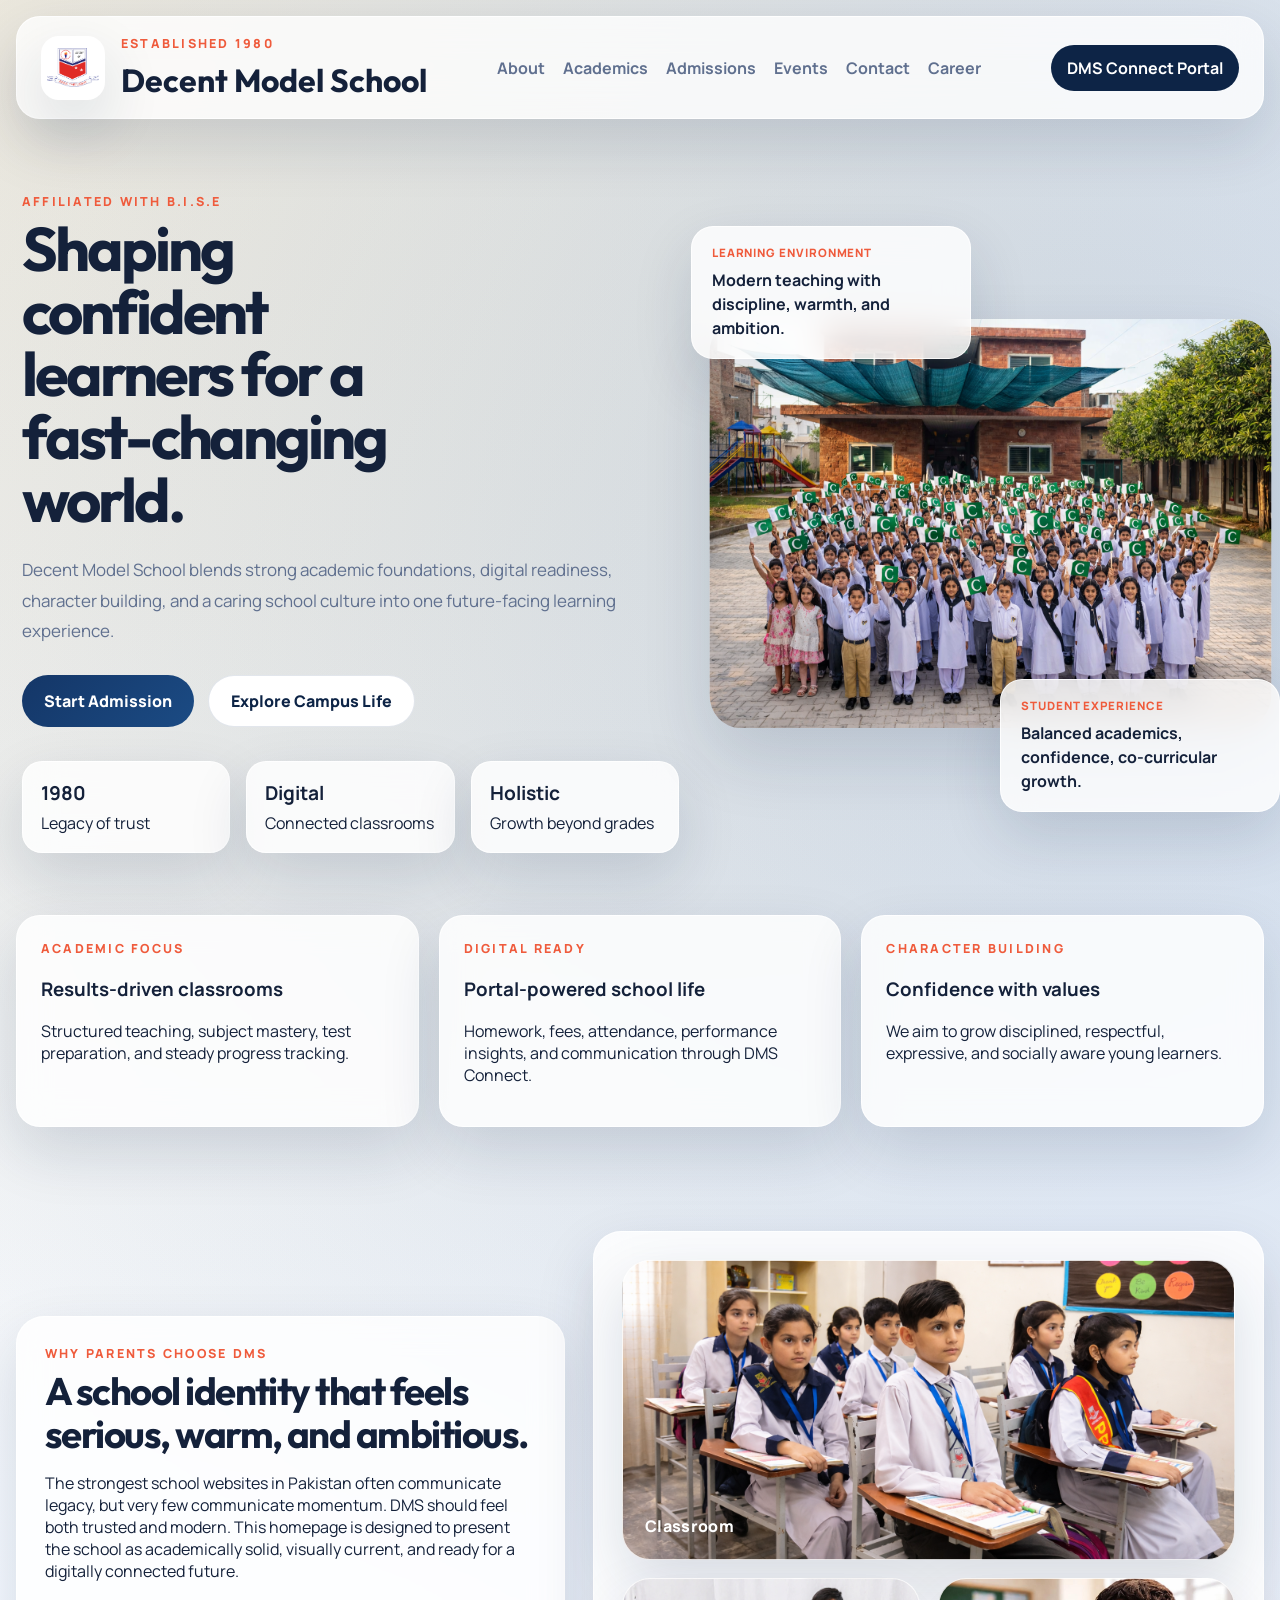
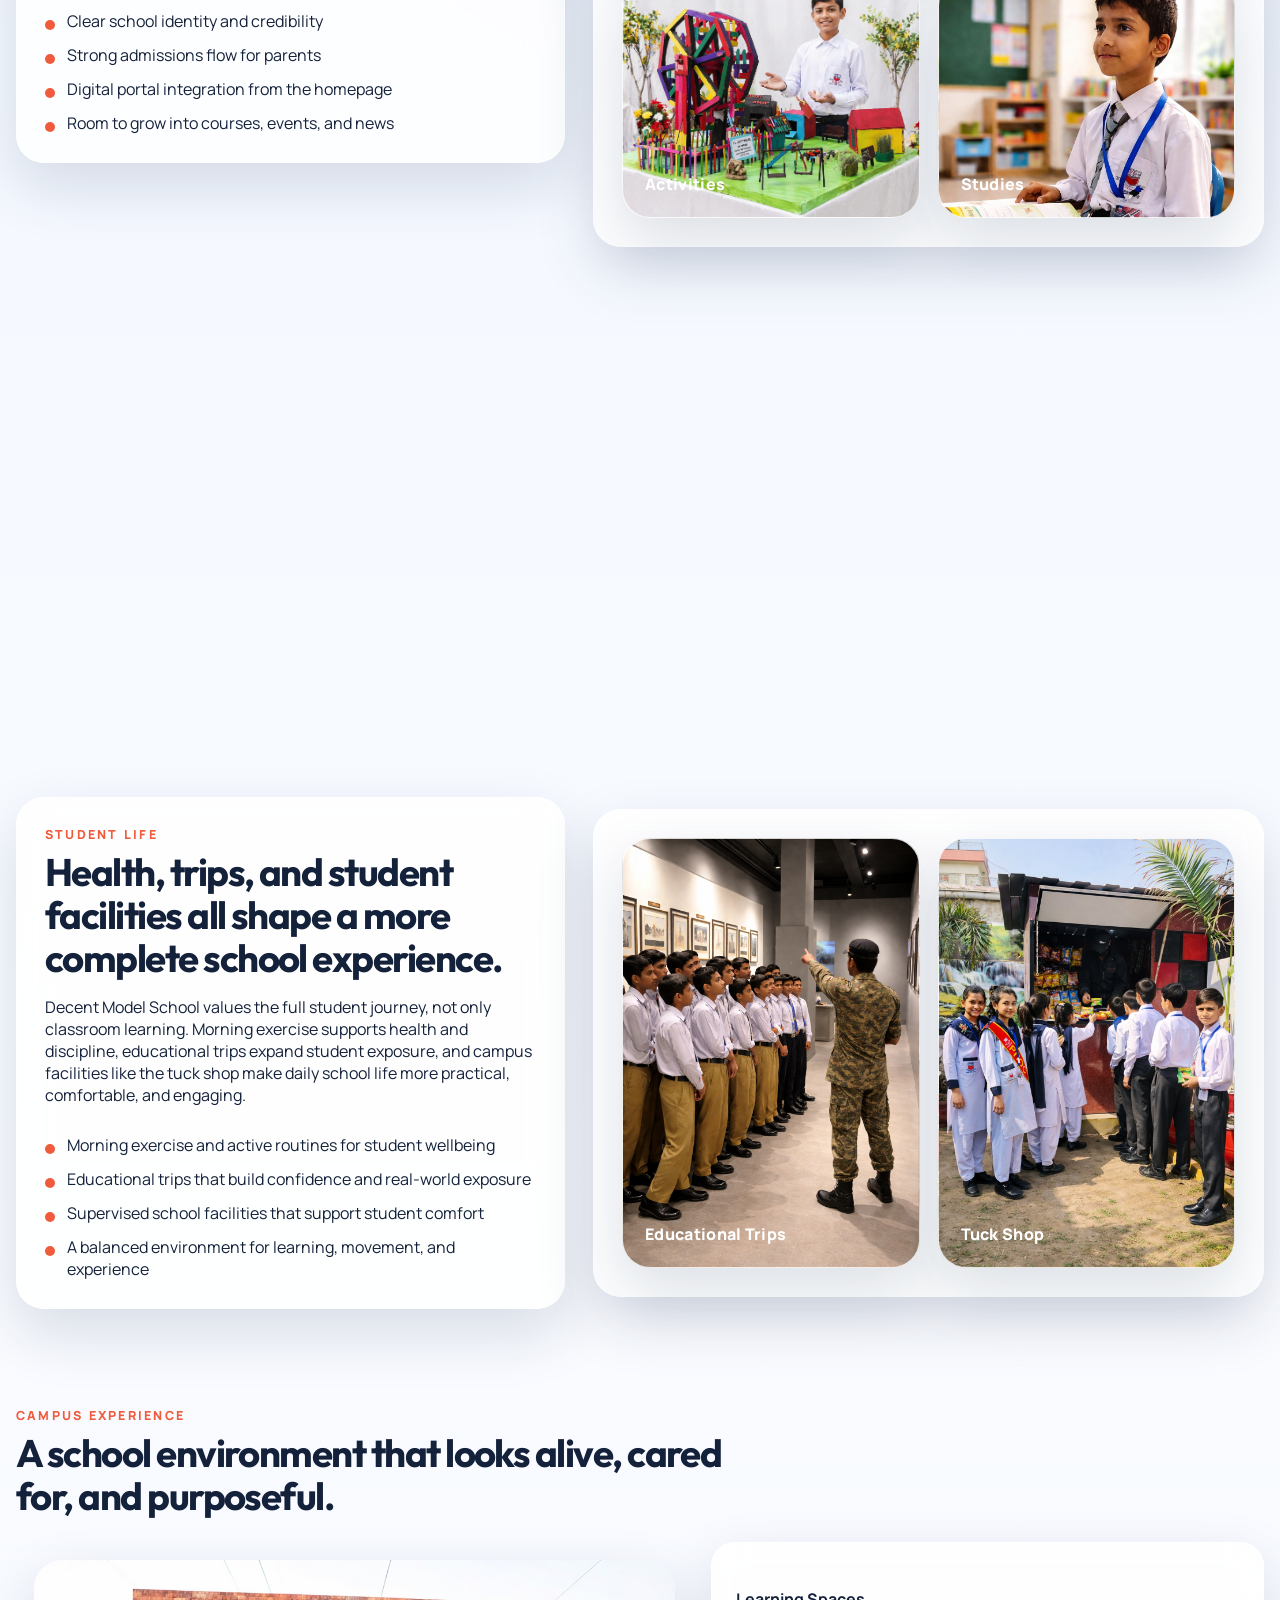
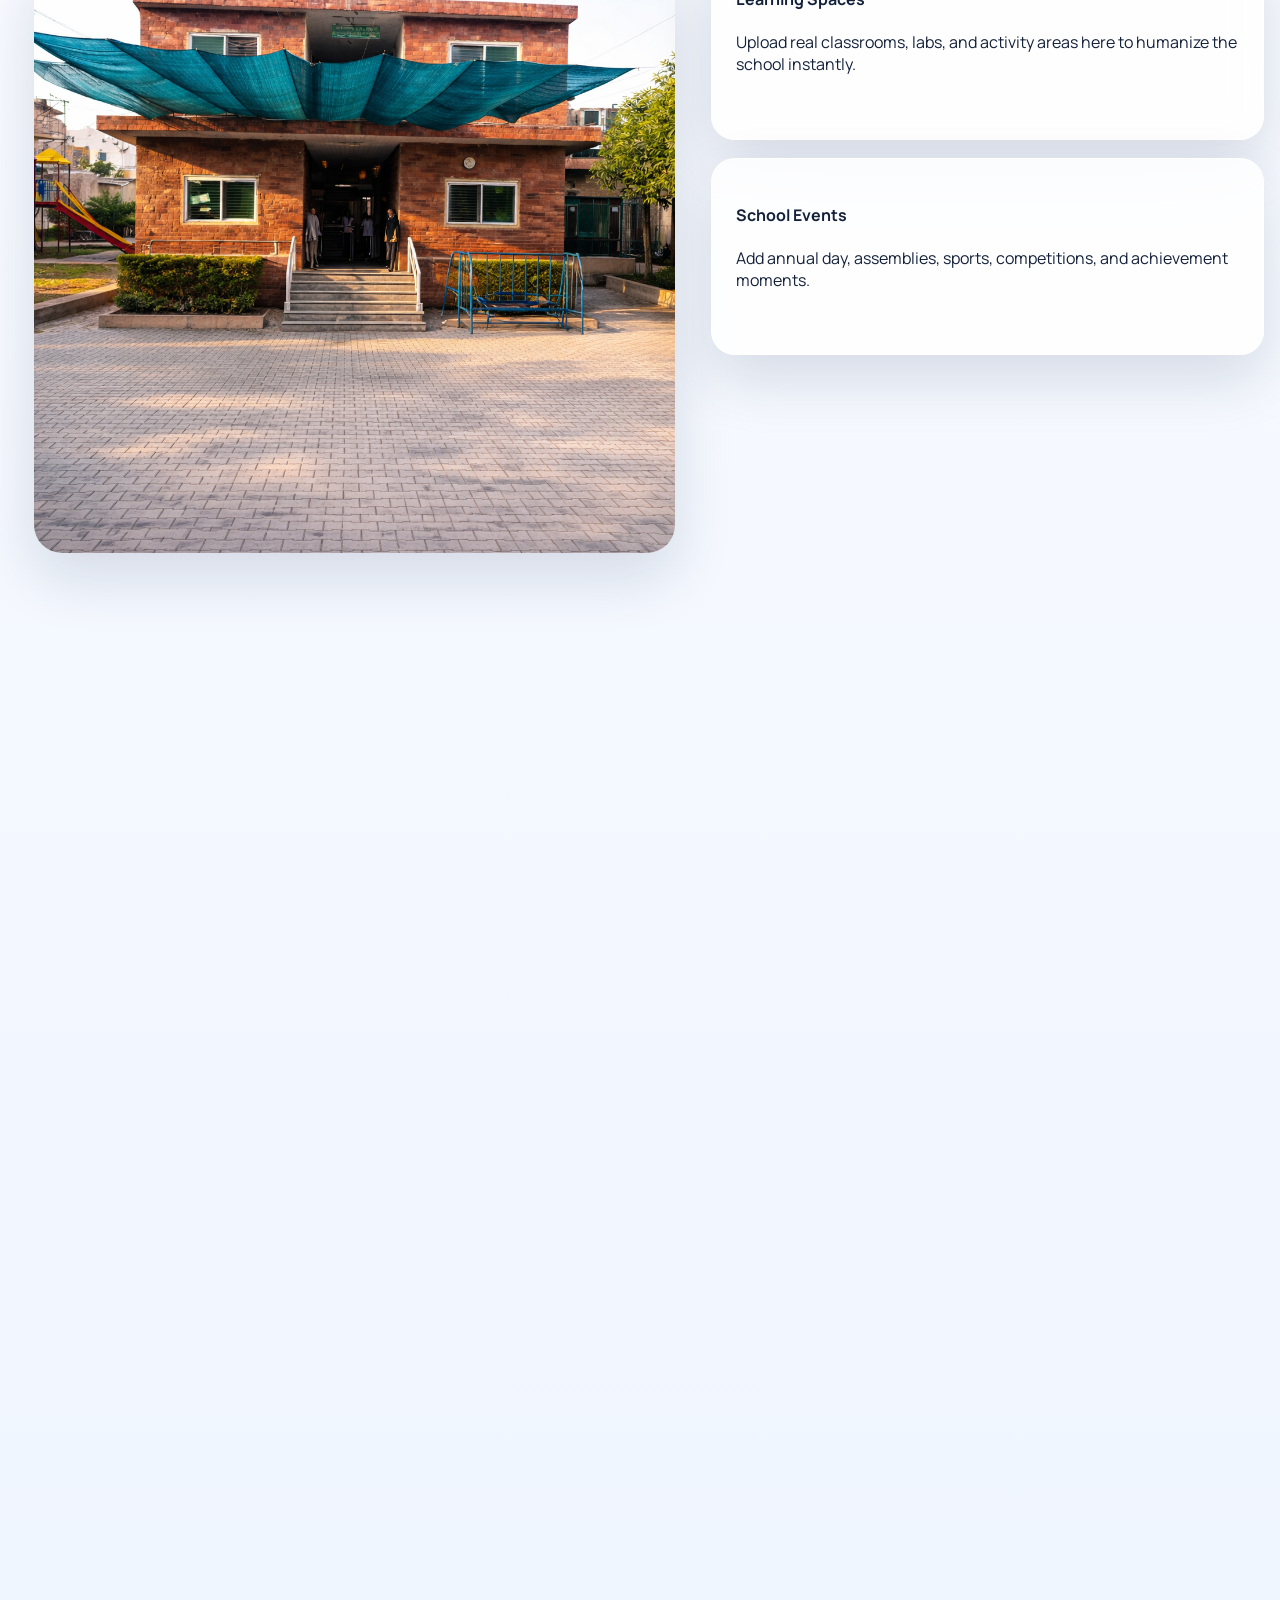
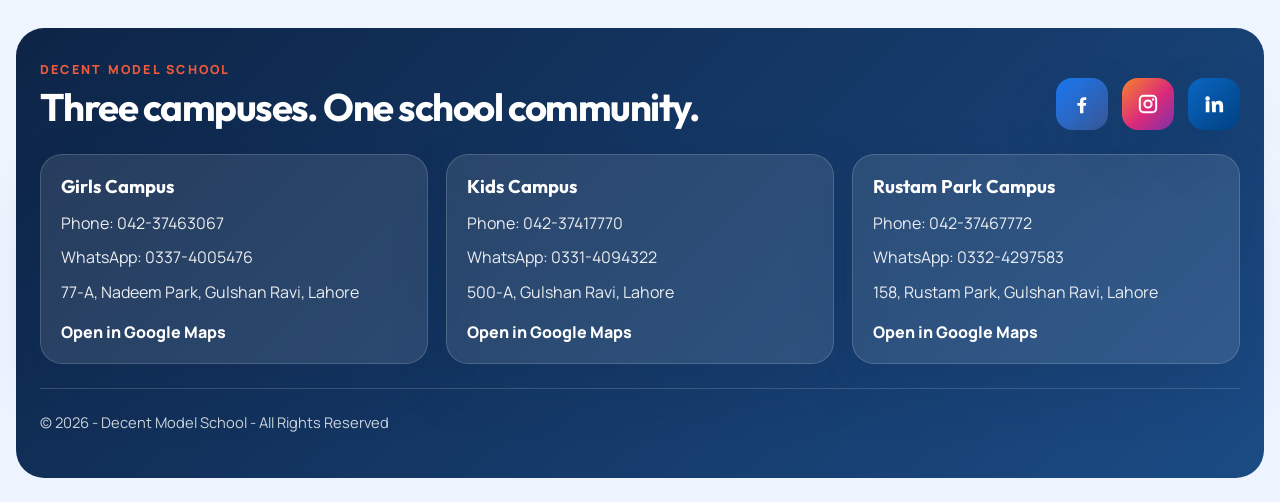
==== index.html @ 72540c56 "Initial website upload" ====
﻿<!DOCTYPE html>
<html lang="en">
<head>
    <meta charset="UTF-8">
    <meta name="viewport" content="width=device-width, initial-scale=1.0">
    <title>Decent Model School</title>
    <meta name="description" content="Decent Model School offers future-ready learning, strong academic discipline, and a vibrant school experience in a modern digital environment.">
    <link rel="icon" type="image/png" href="assets/images/logo.png">
    <link rel="preconnect" href="https://fonts.googleapis.com">
    <link rel="preconnect" href="https://fonts.gstatic.com" crossorigin>
    <link href="https://fonts.googleapis.com/css2?family=Manrope:wght@400;500;600;700;800&family=Outfit:wght@500;600;700;800&display=swap" rel="stylesheet">
    <link rel="stylesheet" href="assets/css/styles.css?v=2">
</head>
<body>
    <div class="site-shell">
        <header class="topbar">
            <a class="brand-lockup" href="index.html">
                <img class="brand-logo" src="assets/images/logo.png" alt="Decent Model School logo">
                <div>
                    <p class="eyebrow">Established 1980</p>
                    <h1>Decent Model School</h1>
                </div>
            </a>
            <nav class="main-nav" id="mainNav">
                <a href="about.html">About</a>
                <a href="academics.html">Academics</a>
                <a href="admissions.html">Admissions</a>
                <a href="events.html">Events</a>
                <a href="contact.html">Contact</a>
                <a href="careers.html">Career</a>
            </nav>
            <div class="nav-actions">
                <a class="portal-link" href="http://127.0.0.1:8000/">DMS Connect Portal</a>
                <button class="menu-toggle" id="menuToggle" aria-label="Open menu">
                    <span></span>
                    <span></span>
                </button>
            </div>
        </header>

        <main>
            <section class="hero">
                <div class="hero-copy reveal">
                    <p class="eyebrow">Affiliated with B.I.S.E</p>
                    <h2>Shaping confident learners for a fast-changing world.</h2>
                    <p class="hero-text">
                        Decent Model School blends strong academic foundations, digital readiness, character building,
                        and a caring school culture into one future-facing learning experience.
                    </p>
                    <div class="hero-actions">
                        <a class="btn btn-primary" href="admissions.html">Start Admission</a>
                        <a class="btn btn-secondary" href="#campus">Explore Campus Life</a>
                    </div>
                    <div class="hero-metrics">
                        <article>
                            <strong>1980</strong>
                            <span>Legacy of trust</span>
                        </article>
                        <article>
                            <strong>Digital</strong>
                            <span>Connected classrooms</span>
                        </article>
                        <article>
                            <strong>Holistic</strong>
                            <span>Growth beyond grades</span>
                        </article>
                    </div>
                </div>

                <div class="hero-stage reveal">
                    <div class="hero-card hero-photo hero-image-card">
                        <img class="hero-image" src="assets/images/main-campus.png" alt="Main campus building">
                    </div>
                    <div class="floating-panel one">
                        <p>Learning Environment</p>
                        <strong>Modern teaching with discipline, warmth, and ambition.</strong>
                    </div>
                    <div class="floating-panel two">
                        <p>Student Experience</p>
                        <strong>Balanced academics, confidence, co-curricular growth.</strong>
                    </div>
                </div>
            </section>

            <section class="showcase-grid">
                <article class="showcase-card reveal">
                    <p class="eyebrow">Academic Focus</p>
                    <h3>Results-driven classrooms</h3>
                    <p>Structured teaching, subject mastery, test preparation, and steady progress tracking.</p>
                </article>
                <article class="showcase-card reveal">
                    <p class="eyebrow">Digital Ready</p>
                    <h3>Portal-powered school life</h3>
                    <p>Homework, fees, attendance, performance insights, and communication through DMS Connect.</p>
                </article>
                <article class="showcase-card reveal">
                    <p class="eyebrow">Character Building</p>
                    <h3>Confidence with values</h3>
                    <p>We aim to grow disciplined, respectful, expressive, and socially aware young learners.</p>
                </article>
            </section>

            <section class="section split-section" id="about">
                <div class="section-copy reveal">
                    <p class="eyebrow">Why Parents Choose DMS</p>
                    <h3>A school identity that feels serious, warm, and ambitious.</h3>
                    <p>
                        The strongest school websites in Pakistan often communicate legacy, but very few communicate
                        momentum. DMS should feel both trusted and modern. This homepage is designed to present the school
                        as academically solid, visually current, and ready for a digitally connected future.
                    </p>
                    <ul class="feature-list">
                        <li>Clear school identity and credibility</li>
                        <li>Strong admissions flow for parents</li>
                        <li>Digital portal integration from the homepage</li>
                        <li>Room to grow into courses, events, and news</li>
                    </ul>
                </div>
                <div class="visual-stack reveal">
                    <div class="placeholder-photo wide" style="background-image: url('assets/images/classroom.png'); background-size: cover; background-position: center;">
                        <span>Classroom</span>
                    </div>
                    <div class="mini-grid">
                        <div class="placeholder-photo" style="background-image: url('assets/images/Classroom%20Photo.png'); background-size: cover; background-position: center;">
                            <span>Activities</span>
                        </div>
                        <div class="placeholder-photo" style="background-image: url('assets/images/studies.png'); background-size: cover; background-position: center;">
                            <span>Studies</span>
                        </div>
                    </div>
                </div>
            </section>

            <section class="section" id="academics">
                <div class="section-heading reveal">
                    <p class="eyebrow">Academic Architecture</p>
                    <h3>Built for consistency, achievement, and real student progress.</h3>
                </div>
                <div class="pillar-grid">
                    <article class="pillar-card reveal">
                        <div class="pillar-number">01</div>
                        <h4>Foundation Years</h4>
                        <p>Confident literacy, numeracy, routine-building, and joyful classroom culture.</p>
                    </article>
                    <article class="pillar-card reveal">
                        <div class="pillar-number">02</div>
                        <h4>Middle School Growth</h4>
                        <p>Curiosity, communication, responsibility, and stronger analytical habits.</p>
                    </article>
                    <article class="pillar-card reveal">
                        <div class="pillar-number">03</div>
                        <h4>Board Preparation</h4>
                        <p>Focused academic support, exam strategy, and measurable performance tracking.</p>
                    </article>
                    <article class="pillar-card reveal">
                        <div class="pillar-number">04</div>
                        <h4>Co-Curricular Balance</h4>
                        <p>Assemblies, events, competitions, and creative exposure beyond the textbook.</p>
                    </article>
                </div>
            </section>

            <section class="section split-section" id="student-life">
                <div class="section-copy reveal">
                    <p class="eyebrow">Student Life</p>
                    <h3>Health, trips, and student facilities all shape a more complete school experience.</h3>
                    <p>
                        Decent Model School values the full student journey, not only classroom learning. Morning
                        exercise supports health and discipline, educational trips expand student exposure, and campus
                        facilities like the tuck shop make daily school life more practical, comfortable, and engaging.
                    </p>
                    <ul class="feature-list">
                        <li>Morning exercise and active routines for student wellbeing</li>
                        <li>Educational trips that build confidence and real-world exposure</li>
                        <li>Supervised school facilities that support student comfort</li>
                        <li>A balanced environment for learning, movement, and experience</li>
                    </ul>
                </div>
                <div class="visual-stack dual-visual-tall reveal">
                    <div class="placeholder-photo life-photo" style="background-image: url('assets/images/educational-trip.png'); background-size: cover; background-position: center;">
                        <span>Educational Trips</span>
                    </div>
                    <div class="placeholder-photo life-photo" style="background-image: url('assets/images/tuck-shop.png'); background-size: cover; background-position: center;">
                        <span>Tuck Shop</span>
                    </div>
                </div>
            </section>

            <section class="section campus-section" id="campus">
                <div class="section-heading reveal">
                    <p class="eyebrow">Campus Experience</p>
                    <h3>A school environment that looks alive, cared for, and purposeful.</h3>
                </div>
                <div class="campus-layout">
                    <div class="hero-card panorama-image-card reveal">
                        <img class="panorama-image" src="assets/images/kidscampus.png" alt="Kids campus building front elevation">
                    </div>
                    <div class="campus-notes">
                        <article class="campus-note reveal">
                            <h4>Learning Spaces</h4>
                            <p>Upload real classrooms, labs, and activity areas here to humanize the school instantly.</p>
                        </article>
                        <article class="campus-note reveal">
                            <h4>School Events</h4>
                            <p>Add annual day, assemblies, sports, competitions, and achievement moments.</p>
                        </article>
                        <article class="campus-note reveal">
                            <h4>Safety & Discipline</h4>
                            <p>Use this area later to highlight transport, supervision, timing, and school values.</p>
                        </article>
                    </div>
                </div>
            </section>

            <section class="section admissions-section" id="admissions">
                <div class="admissions-panel reveal">
                    <div>
                        <p class="eyebrow">Admissions</p>
                        <h3>Open a clear path for new parents.</h3>
                        <p>Keep the process simple: inquiry, school visit, assessment, admission confirmation, and onboarding.</p>
                    </div>
                    <div class="admissions-steps">
                        <span>1. Inquiry</span>
                        <span>2. Visit</span>
                        <span>3. Assessment</span>
                        <span>4. Admission</span>
                    </div>
                </div>
            </section>

            <section class="section stories-section" id="stories">
                <div class="section-heading reveal">
                    <p class="eyebrow">Activities & Events</p>
                    <h3>Explore the school-year calendar of celebrations, competitions, and student activities.</h3>
                </div>
                <div class="stories-grid">
                    <a class="story-card reveal story-link-card" href="events.html">
                        <div class="story-photo placeholder-photo" style="background-image: url('assets/images/Event%20Photo.png'); background-size: cover; background-position: center;"><span>Kids Color Day</span></div>
                        <div class="story-copy">
                            <p class="story-tag">Featured Event</p>
                            <h4>Kids Color Day</h4>
                            <p>Joyful color-based activities create energy, creativity, and excitement for young learners.</p>
                        </div>
                    </a>
                    <a class="story-card reveal story-link-card" href="events.html">
                        <div class="story-photo placeholder-photo" style="background-image: url('assets/images/sports day 2.png'); background-size: cover; background-position: center;"><span>Sports Day</span></div>
                        <div class="story-copy">
                            <p class="story-tag">Featured Event</p>
                            <h4>Sports Day</h4>
                            <p>Sports activities encourage teamwork, confidence, discipline, and active student participation.</p>
                        </div>
                    </a>
                    <a class="story-card reveal story-link-card" href="events.html">
                        <div class="story-photo placeholder-photo" style="background-image: url('assets/images/Student%20Activity%20Image%20Placeholder.png'); background-size: cover; background-position: center;"><span>Annual Events</span></div>
                        <div class="story-copy">
                            <p class="story-tag">Featured Event</p>
                            <h4>Annual Events</h4>
                            <p>School celebrations and yearly programs bring learning, talent, and community together.</p>
                        </div>
                    </a>
                </div>
            </section>
        </main>

        <footer class="site-footer" id="contact">
            <div class="footer-top">
                <div>
                    <p class="eyebrow">Decent Model School</p>
                    <h3>Three campuses. One school community.</h3>
                </div>
                <div class="social-row">
                    <a class="social-pill facebook" aria-label="Facebook" href="https://www.facebook.com/share/1AWssbtzVX/?mibextid=wwXIfr" target="_blank" rel="noopener noreferrer">
                        <svg viewBox="0 0 24 24" aria-hidden="true"><path d="M13.5 22v-8h2.7l.4-3h-3.1V9.1c0-.9.3-1.6 1.6-1.6H16.7V4.8c-.3 0-1.4-.1-2.6-.1-2.6 0-4.3 1.6-4.3 4.5V11H7v3h2.8v8h3.7Z"/></svg>
                    </a>
                    <a class="social-pill instagram" aria-label="Instagram" href="https://www.instagram.com/decent_model_school_official?igsh=MTBhNG01d3g4dW12Zw==" target="_blank" rel="noopener noreferrer">
                        <svg viewBox="0 0 24 24" aria-hidden="true"><path d="M7 2h10a5 5 0 0 1 5 5v10a5 5 0 0 1-5 5H7a5 5 0 0 1-5-5V7a5 5 0 0 1 5-5Zm0 2.2A2.8 2.8 0 0 0 4.2 7v10A2.8 2.8 0 0 0 7 19.8h10a2.8 2.8 0 0 0 2.8-2.8V7A2.8 2.8 0 0 0 17 4.2H7Zm10.5 1.6a1.3 1.3 0 1 1 0 2.6 1.3 1.3 0 0 1 0-2.6ZM12 7a5 5 0 1 1 0 10 5 5 0 0 1 0-10Zm0 2.2A2.8 2.8 0 1 0 12 14.8 2.8 2.8 0 0 0 12 9.2Z"/></svg>
                    </a>
                    <a class="social-pill linkedin" aria-label="LinkedIn" href="https://www.linkedin.com/company/decent-model-school/" target="_blank" rel="noopener noreferrer">
                        <svg viewBox="0 0 24 24" aria-hidden="true"><path d="M4.98 3.5A2.48 2.48 0 1 1 5 8.46a2.48 2.48 0 0 1-.02-4.96ZM3 9h4v12H3Zm6.5 0h3.8v1.64h.05c.53-1 1.84-2.06 3.8-2.06 4.06 0 4.81 2.67 4.81 6.14V21h-4v-5.57c0-1.33-.03-3.04-1.85-3.04-1.85 0-2.13 1.45-2.13 2.95V21h-4Z"/></svg>
                    </a>
                </div>
            </div>
            <div class="footer-campus-grid">
                <article class="footer-campus-card">
                    <h4>Girls Campus</h4>
                    <p>Phone: 042-37463067</p>
                    <p>WhatsApp: 0337-4005476</p>
                    <p>77-A, Nadeem Park, Gulshan Ravi, Lahore</p>
                    <a class="map-link" href="https://www.google.com/maps/search/?api=1&amp;query=77-A%2C+Nadeem+Park%2C+Gulshan+Ravi%2C+Lahore" target="_blank" rel="noopener noreferrer">Open in Google Maps</a>
                </article>
                <article class="footer-campus-card">
                    <h4>Kids Campus</h4>
                    <p>Phone: 042-37417770</p>
                    <p>WhatsApp: 0331-4094322</p>
                    <p>500-A, Gulshan Ravi, Lahore</p>
                    <a class="map-link" href="https://www.google.com/maps/search/?api=1&amp;query=500-A%2C+Gulshan+Ravi%2C+Lahore" target="_blank" rel="noopener noreferrer">Open in Google Maps</a>
                </article>
                <article class="footer-campus-card">
                    <h4>Rustam Park Campus</h4>
                    <p>Phone: 042-37467772</p>
                    <p>WhatsApp: 0332-4297583</p>
                    <p>158, Rustam Park, Gulshan Ravi, Lahore</p>
                    <a class="map-link" href="https://www.google.com/maps/search/?api=1&amp;query=158%2C+Rustam+Park%2C+Gulshan+Ravi%2C+Lahore" target="_blank" rel="noopener noreferrer">Open in Google Maps</a>
                </article>
            </div>
            <div class="footer-bottom">
                <p>&copy; 2026 - Decent Model School - All Rights Reserved</p>
            </div>
        </footer>
    </div>

    <script src="assets/js/script.js?v=2"></script>
</body>
</html>
---- assets/css/styles.css ----
:root {
    --navy-900: #0d2446;
    --navy-800: #143667;
    --navy-700: #1b4b84;
    --sky-100: #edf5ff;
    --sky-200: #d5e7ff;
    --paper: #f8fbff;
    --card: rgba(255, 255, 255, 0.82);
    --ink: #14213a;
    --muted: #60708f;
    --accent: #ef5b3c;
    --gold: #efb84c;
    --shadow: 0 24px 60px rgba(17, 36, 72, 0.14);
    --radius-lg: 28px;
    --radius-md: 18px;
}

* {
    box-sizing: border-box;
}

html {
    scroll-behavior: smooth;
}

body {
    margin: 0;
    font-family: "Manrope", sans-serif;
    color: var(--ink);
    background:
        radial-gradient(circle at top left, rgba(239, 184, 76, 0.18), transparent 30%),
        radial-gradient(circle at 85% 10%, rgba(27, 75, 132, 0.18), transparent 28%),
        linear-gradient(180deg, #eef5ff 0%, #f9fbff 55%, #edf4ff 100%);
}

a {
    color: inherit;
}

.site-shell {
    width: min(1400px, calc(100% - 32px));
    margin: 16px auto;
}

.topbar {
    position: sticky;
    top: 16px;
    z-index: 20;
    display: flex;
    align-items: center;
    justify-content: space-between;
    gap: 24px;
    padding: 18px 24px;
    background: rgba(255, 255, 255, 0.78);
    backdrop-filter: blur(18px);
    border: 1px solid rgba(255, 255, 255, 0.8);
    border-radius: 24px;
    box-shadow: var(--shadow);
}

.brand-lockup {
    display: flex;
    align-items: center;
    gap: 16px;
    text-decoration: none;
}

.brand-mark {
    width: 64px;
    height: 64px;
    border-radius: 20px;
    display: grid;
    place-items: center;
    background: linear-gradient(145deg, var(--navy-800), var(--navy-700));
    color: white;
    font-family: "Outfit", sans-serif;
    font-weight: 800;
    letter-spacing: 0.08em;
    box-shadow: inset 0 1px 0 rgba(255, 255, 255, 0.24);
}

.brand-logo {
    width: 64px;
    height: 64px;
    object-fit: contain;
    border-radius: 18px;
    background: white;
    padding: 6px;
    box-shadow: var(--shadow);
}

.brand-lockup h1,
.hero-copy h2,
.section-heading h3,
.section-copy h3,
.admissions-panel h3,
.site-footer h3 {
    margin: 0;
    font-family: "Outfit", sans-serif;
}

.eyebrow {
    margin: 0 0 8px;
    font-size: 0.78rem;
    text-transform: uppercase;
    letter-spacing: 0.18em;
    color: var(--accent);
    font-weight: 800;
}

.main-nav {
    display: flex;
    gap: 18px;
    flex-wrap: wrap;
}

.main-nav a,
.portal-link {
    text-decoration: none;
    font-weight: 700;
    color: var(--muted);
}

.portal-link {
    padding: 12px 16px;
    border-radius: 999px;
    background: var(--navy-900);
    color: white;
}

.nav-actions {
    display: flex;
    align-items: center;
    gap: 12px;
}

.menu-toggle {
    display: none;
    width: 48px;
    height: 48px;
    border: none;
    border-radius: 14px;
    background: var(--sky-100);
    cursor: pointer;
}

.menu-toggle span {
    display: block;
    width: 18px;
    height: 2px;
    margin: 4px auto;
    background: var(--navy-900);
}

.hero {
    display: grid;
    grid-template-columns: 1.1fr 0.9fr;
    gap: 32px;
    align-items: center;
    min-height: calc(100vh - 140px);
    padding: 48px 0 36px;
}

.hero-copy {
    padding: 26px 6px 26px 6px;
}

.hero-copy h2 {
    font-size: clamp(2.3rem, 4.8vw, 3.9rem);
    line-height: 1.02;
    letter-spacing: -0.05em;
    max-width: 11ch;
}

.hero-text {
    max-width: 60ch;
    color: var(--muted);
    font-size: 1.06rem;
    line-height: 1.8;
    margin: 24px 0 28px;
}

.hero-actions {
    display: flex;
    flex-wrap: wrap;
    gap: 14px;
}

.btn {
    display: inline-flex;
    align-items: center;
    justify-content: center;
    min-height: 52px;
    padding: 0 22px;
    border-radius: 999px;
    text-decoration: none;
    font-weight: 800;
}

.btn-primary {
    background: linear-gradient(135deg, var(--navy-800), var(--navy-700));
    color: white;
}

.btn-secondary {
    background: white;
    color: var(--navy-900);
    border: 1px solid rgba(19, 54, 103, 0.12);
}

.hero-metrics {
    display: grid;
    grid-template-columns: repeat(3, minmax(0, 1fr));
    gap: 16px;
    margin-top: 34px;
}

.hero-metrics article,
.showcase-card,
.pillar-card,
.campus-note,
.story-card,
.admissions-panel,
.placeholder-photo,
.hero-card,
.floating-panel,
.section-copy,
.visual-stack {
    background: var(--card);
    border: 1px solid rgba(255, 255, 255, 0.8);
    backdrop-filter: blur(16px);
    box-shadow: var(--shadow);
}

.hero-metrics article {
    padding: 18px;
    border-radius: 20px;
}

.hero-metrics strong {
    display: block;
    font-size: 1.2rem;
    margin-bottom: 6px;
}

.hero-stage {
    position: relative;
    min-height: 650px;
    display: flex;
    align-items: center;
}

.hero-photo.tall {
    position: absolute;
    inset: 0;
}

.hero-image-card {
    position: absolute;
    inset: 0;
    display: flex;
    align-items: center;
    justify-content: center;
    padding: 18px;
    background: transparent;
    border: none;
    backdrop-filter: none;
    box-shadow: none;
}

.hero-image {
    width: 100%;
    height: auto;
    max-width: 100%;
    max-height: 100%;
    object-fit: contain;
    display: block;
    border-radius: var(--radius-lg);
    box-shadow: var(--shadow);
    transform: scaleX(1.1) scaleY(1.2);
    transform-origin: center;
}

.panorama-image-card {
    display: flex;
    align-items: center;
    justify-content: center;
    padding: 18px;
    background: transparent;
    border: none;
    backdrop-filter: none;
    box-shadow: none;
    min-height: 360px;
}

.panorama-image {
    width: 100%;
    height: auto;
    max-width: 100%;
    max-height: 100%;
    display: block;
    border-radius: var(--radius-lg);
    box-shadow: var(--shadow);
}

.floating-panel {
    position: absolute;
    width: min(280px, 74%);
    padding: 18px 20px;
    border-radius: 22px;
}

.floating-panel p {
    margin: 0 0 8px;
    color: var(--accent);
    font-weight: 800;
    letter-spacing: 0.08em;
    text-transform: uppercase;
    font-size: 0.72rem;
}

.floating-panel strong {
    line-height: 1.5;
}

.floating-panel.one {
    top: 28px;
    left: -26px;
}

.floating-panel.two {
    right: -16px;
    bottom: 36px;
}

.placeholder-photo {
    border-radius: var(--radius-lg);
    background-color: var(--navy-900);
    min-height: 240px;
    padding: 22px;
    color: white;
    display: flex;
    align-items: flex-end;
    font-weight: 800;
    letter-spacing: 0.02em;
    position: relative;
    overflow: hidden;
}

.placeholder-photo::before,
.placeholder-photo::after {
    content: none;
    position: absolute;
    border-radius: 999px;
    background: rgba(255, 255, 255, 0.12);
}

.placeholder-photo::before {
    width: 180px;
    height: 180px;
    top: -60px;
    right: -30px;
}

.placeholder-photo::after {
    width: 120px;
    height: 120px;
    left: -20px;
    bottom: -30px;
}

.placeholder-photo span {
    position: relative;
    z-index: 1;
}

.wide {
    min-height: 300px;
}

.panoramic {
    min-height: 360px;
}

.showcase-grid,
.pillar-grid,
.stories-grid {
    display: grid;
    gap: 20px;
}

.showcase-grid {
    grid-template-columns: repeat(3, minmax(0, 1fr));
    margin-bottom: 24px;
}

.showcase-card,
.pillar-card,
.campus-note,
.story-card {
    border-radius: 24px;
    padding: 24px;
}

.story-link-card {
    display: block;
    text-decoration: none;
    color: inherit;
}

.section {
    padding: 80px 0 18px;
}

.split-section {
    display: grid;
    grid-template-columns: 0.9fr 1.1fr;
    gap: 28px;
    align-items: center;
}

.section-copy,
.visual-stack {
    border-radius: 28px;
    padding: 28px;
}

.feature-list {
    margin: 28px 0 0;
    padding: 0;
    list-style: none;
    display: grid;
    gap: 12px;
}

.feature-list li {
    padding-left: 22px;
    position: relative;
}

.feature-list li::before {
    content: "";
    position: absolute;
    left: 0;
    top: 10px;
    width: 10px;
    height: 10px;
    border-radius: 50%;
    background: var(--accent);
}

.mini-grid,
.campus-layout {
    display: grid;
    gap: 18px;
}

.mini-grid {
    grid-template-columns: repeat(2, minmax(0, 1fr));
    margin-top: 18px;
}

.dual-visual-tall {
    display: grid;
    grid-template-columns: repeat(2, minmax(0, 1fr));
    gap: 18px;
}

.life-photo {
    min-height: 430px;
}

.section-heading {
    max-width: 760px;
    margin-bottom: 24px;
}

.section-heading h3,
.section-copy h3,
.admissions-panel h3,
.site-footer h3 {
    font-size: clamp(1.55rem, 3vw, 2.45rem);
    line-height: 1.12;
    letter-spacing: -0.04em;
}

.pillar-grid {
    grid-template-columns: repeat(4, minmax(0, 1fr));
}

.pillar-number,
.story-tag {
    color: var(--accent);
    font-weight: 800;
}

.campus-layout {
    grid-template-columns: 1.1fr 0.9fr;
}

.campus-notes {
    display: grid;
    gap: 18px;
}

.admissions-panel {
    border-radius: 28px;
    padding: 28px;
    display: grid;
    grid-template-columns: 1fr auto;
    gap: 20px;
    align-items: center;
}

.admissions-steps {
    display: flex;
    flex-wrap: wrap;
    gap: 12px;
}

.admissions-steps span {
    padding: 12px 16px;
    border-radius: 999px;
    background: var(--sky-100);
    color: var(--navy-900);
    font-weight: 800;
}

.stories-grid {
    grid-template-columns: repeat(3, minmax(0, 1fr));
}

.story-photo {
    min-height: 180px;
    margin-bottom: 16px;
}

.campus-photo {
    background-size: cover;
    background-position: center;
    position: relative;
    min-height: 360px;
}

.campus-photo::before {
    content: none;
    position: absolute;
    inset: 0;
    background: linear-gradient(180deg, rgba(20, 54, 103, 0.08), rgba(20, 54, 103, 0.78));
}

.campus-photo span {
    position: relative;
    z-index: 1;
    text-shadow: 0 2px 10px rgba(0, 0, 0, 0.45);
}

.site-footer {
    margin: 48px 0 24px;
    padding: 32px 24px;
    border-radius: 28px;
    background: linear-gradient(135deg, var(--navy-900), var(--navy-700));
    color: white;
    display: grid;
    gap: 24px;
}

.footer-links {
    display: flex;
    gap: 18px;
    flex-wrap: wrap;
}

.footer-links a {
    text-decoration: none;
    color: rgba(255, 255, 255, 0.86);
    font-weight: 700;
}

.footer-top {
    display: flex;
    justify-content: space-between;
    gap: 24px;
    align-items: center;
}

.footer-bottom {
    padding-top: 8px;
    border-top: 1px solid rgba(255, 255, 255, 0.16);
    color: rgba(255, 255, 255, 0.78);
    font-size: 0.92rem;
}

.footer-campus-grid,
.contact-grid {
    display: grid;
    grid-template-columns: repeat(3, minmax(0, 1fr));
    gap: 18px;
}

.footer-campus-card,
.contact-card,
.contact-extra-card {
    border-radius: 22px;
    padding: 20px;
}

.footer-campus-card,
.contact-card {
    background: var(--card);
    border: 1px solid rgba(255, 255, 255, 0.8);
    box-shadow: var(--shadow);
}

.footer-campus-card {
    background: rgba(255, 255, 255, 0.1);
    border: 1px solid rgba(255, 255, 255, 0.16);
}

.contact-extra-card {
    background: var(--card);
    border: 1px solid rgba(255, 255, 255, 0.8);
    box-shadow: var(--shadow);
}

.footer-campus-card h4,
.contact-card h4,
.contact-extra-card h4 {
    margin: 0 0 12px;
    font-family: "Outfit", sans-serif;
    font-size: 1.15rem;
}

.footer-campus-card p {
    margin: 0 0 8px;
    color: rgba(255, 255, 255, 0.9);
    line-height: 1.65;
}

.contact-card p,
.contact-card a,
.contact-card h4 {
    color: var(--ink);
}

.contact-extra-card p,
.contact-extra-card li {
    color: var(--muted);
    line-height: 1.7;
}

.footer-campus-card a {
    color: white;
}

.footer-campus-card .map-link,
.contact-card .map-link {
    display: inline-flex;
    margin-top: 8px;
    font-weight: 800;
    text-decoration: none;
}

.contact-layout {
    display: grid;
    grid-template-columns: 1.1fr 0.9fr;
    gap: 28px;
    align-items: start;
}

.contact-intro {
    max-width: none;
}

.contact-intro .hero-copy {
    padding: 0;
}

.contact-intro .hero-copy h2 {
    max-width: none;
    font-size: clamp(2rem, 4.3vw, 3.2rem);
    white-space: nowrap;
}

.contact-showcase {
    display: grid;
    grid-template-columns: repeat(2, minmax(0, 1fr));
    gap: 18px;
}

.contact-extra-card + .contact-extra-card {
    margin-top: 18px;
}

.contact-extra-card ul {
    margin: 0;
    padding-left: 18px;
}

.contact-card {
    position: relative;
    overflow: hidden;
    min-height: 280px;
}

.contact-card::after {
    content: none;
    position: absolute;
    right: -12px;
    bottom: -18px;
    width: 108px;
    height: 108px;
    background: url("../images/logo.png") center/contain no-repeat;
    opacity: 0.12;
    pointer-events: none;
}

.contact-card > * {
    position: relative;
    z-index: 1;
}

.contact-highlight {
    position: relative;
    display: flex;
    align-items: center;
    gap: 10px;
    margin: 14px 0;
    padding: 12px 14px;
    border-radius: 18px;
    background: linear-gradient(135deg, rgba(27, 75, 132, 0.08), rgba(239, 91, 60, 0.08));
    overflow: hidden;
}

.contact-highlight::before {
    content: none;
    position: absolute;
    right: 12px;
    top: 50%;
    width: 56px;
    height: 56px;
    transform: translateY(-50%);
    background: url("../images/logo.png") center/contain no-repeat;
    opacity: 0.14;
    pointer-events: none;
}

.contact-highlight strong,
.contact-highlight a {
    position: relative;
    z-index: 1;
}

.contact-label {
    font-size: 0.78rem;
    letter-spacing: 0.12em;
    text-transform: uppercase;
    color: var(--muted);
    font-weight: 800;
}

.contact-line {
    display: flex;
    align-items: center;
    gap: 12px;
}

.contact-icon {
    flex: 0 0 28px;
    width: 28px;
    height: 28px;
    border-radius: 10px;
    display: inline-flex;
    align-items: center;
    justify-content: center;
    background: linear-gradient(135deg, var(--navy-800), var(--navy-700));
    color: white;
    font-size: 0.8rem;
    font-weight: 800;
    box-shadow: var(--shadow);
}

.contact-icon.phone {
    background: linear-gradient(135deg, #0f4c81, #1f78c1);
}

.contact-icon.whatsapp {
    background: linear-gradient(135deg, #18b663, #25d366);
}

.contact-icon.location {
    background: linear-gradient(135deg, #db4b3f, #ef5b3c);
}

.contact-icon svg {
    width: 13px;
    height: 13px;
    fill: currentColor;
    display: block;
    margin: auto;
}

.contact-icon.location svg {
    width: 25px;
    height: 25px;
    transform: translateY(-0.5px);
}

.contact-line-body {
    min-width: 0;
    display: flex;
    align-items: center;
}

.contact-highlight a {
    text-decoration: none;
    font-size: 1.05rem;
    font-weight: 800;
    line-height: 1.2;
}

.contact-address {
    margin-top: 12px;
    display: flex;
    gap: 12px;
    align-items: center;
}

.contact-address strong,
.contact-address span {
    display: block;
}

.contact-address strong {
    margin-bottom: 6px;
}

.social-row {
    display: flex;
    gap: 14px;
    flex-wrap: wrap;
    margin-top: 18px;
}

.social-pill {
    width: 52px;
    height: 52px;
    border-radius: 16px;
    display: inline-flex;
    align-items: center;
    justify-content: center;
    color: white;
    box-shadow: var(--shadow);
}

.social-pill.facebook {
    background: linear-gradient(135deg, #1877f2, #3b5998);
}

.social-pill.instagram {
    background: linear-gradient(135deg, #f58529, #dd2a7b 55%, #8134af);
}

.social-pill.linkedin {
    background: linear-gradient(135deg, #0a66c2, #004182);
}

.social-pill svg {
    width: 22px;
    height: 22px;
    fill: currentColor;
}

.events-hero {
    max-width: none;
}

.about-hero {
    grid-template-columns: 1fr;
    min-height: auto;
    padding-top: 32px;
}

.about-hero .hero-copy {
    max-width: none;
}

.about-hero .hero-copy h2 {
    max-width: none;
    white-space: normal;
    font-size: clamp(2rem, 4vw, 3.1rem);
}

.about-hero .hero-text {
    max-width: none;
    white-space: normal;
    font-size: 1rem;
}

.admissions-hero {
    grid-template-columns: 1fr;
    min-height: auto;
    padding-top: 32px;
}

.admissions-hero .hero-copy {
    max-width: none;
}

.admissions-hero .hero-copy h2 {
    max-width: none;
    white-space: normal;
    font-size: clamp(2rem, 4vw, 3.1rem);
}

.admissions-hero .hero-text {
    max-width: none;
    white-space: normal;
    font-size: 1rem;
}

.contact-intro {
    max-width: none;
}

.contact-intro h2 {
    max-width: none;
    white-space: normal;
    font-size: clamp(2rem, 4vw, 3.1rem);
}

.contact-intro .hero-text {
    max-width: none;
    white-space: normal;
    font-size: 1rem;
}

.events-hero h2 {
    max-width: none;
    white-space: normal;
    font-size: clamp(2rem, 4vw, 3.1rem);
}

.events-hero .hero-text {
    max-width: none;
    white-space: normal;
    font-size: 1rem;
}

.events-grid {
    display: grid;
    grid-template-columns: repeat(2, minmax(0, 1fr));
    gap: 22px;
}

.events-carousel {
    display: grid;
    grid-template-columns: 52px minmax(0, 1fr) 52px;
    align-items: center;
    gap: 18px;
}

.events-gallery {
    overflow: hidden;
    border-radius: 28px;
    padding: 14px;
    background: linear-gradient(180deg, rgba(255, 255, 255, 0.92), rgba(237, 245, 255, 0.88));
    border: 1px solid rgba(255, 255, 255, 0.88);
    box-shadow: var(--shadow);
}

.events-gallery-track {
    display: flex;
    gap: 16px;
    transition: transform 0.45s ease;
    will-change: transform;
}

.events-gallery-card {
    position: relative;
    width: calc((100% - 32px) / 3);
    min-width: calc((100% - 32px) / 3);
    height: 280px;
    border-radius: 18px;
    overflow: hidden;
    flex: 0 0 auto;
    box-shadow: 0 14px 28px rgba(17, 36, 72, 0.12);
    background: white;
}

.events-gallery-card img {
    width: 100%;
    height: 100%;
    object-fit: cover;
    display: block;
}

.events-gallery-card span {
    position: absolute;
    left: 10px;
    bottom: 10px;
    padding: 8px 11px;
    border-radius: 999px;
    background: rgba(13, 36, 70, 0.82);
    color: white;
    font-size: 0.76rem;
    font-weight: 800;
    backdrop-filter: blur(8px);
}

.carousel-arrow {
    width: 46px;
    height: 46px;
    border: none;
    border-radius: 999px;
    background: rgba(13, 36, 70, 0.94);
    color: white;
    font-size: 1.8rem;
    line-height: 1;
    cursor: pointer;
    display: grid;
    place-items: center;
    box-shadow: 0 14px 28px rgba(17, 36, 72, 0.16);
}

.carousel-arrow:hover {
    background: var(--navy-700);
}

.carousel-arrow:disabled {
    opacity: 0.45;
    cursor: default;
}

.carousel-dots {
    display: flex;
    justify-content: center;
    gap: 8px;
    margin-top: 18px;
}

.carousel-dot {
    width: 8px;
    height: 8px;
    border: none;
    border-radius: 999px;
    background: rgba(96, 112, 143, 0.38);
    cursor: pointer;
    padding: 0;
}

.carousel-dot.active {
    width: 24px;
    background: var(--navy-700);
}

.carousel-dot:hover {
    background: rgba(27, 75, 132, 0.7);
}

.academics-hero {
    max-width: 1040px;
}

.academics-hero .hero-copy h2 {
    max-width: 12ch;
}

.levels-grid,
.subjects-grid,
.assessment-grid,
.digital-grid {
    display: grid;
    grid-template-columns: repeat(3, minmax(0, 1fr));
    gap: 20px;
}

.academic-card,
.subject-cluster,
.assessment-card,
.digital-card,
.journey-card {
    border-radius: 24px;
    padding: 24px;
    background: var(--card);
    border: 1px solid rgba(255, 255, 255, 0.85);
    box-shadow: var(--shadow);
}

.academic-card h4,
.subject-cluster h4,
.assessment-card h4,
.digital-card h4,
.journey-card h4 {
    margin: 0 0 10px;
    font-family: "Outfit", sans-serif;
    font-size: 1.3rem;
}

.subject-cluster ul,
.assessment-card ul,
.digital-card ul {
    margin: 0;
    padding-left: 18px;
    color: var(--muted);
    line-height: 1.8;
}

.academic-visual {
    display: grid;
    grid-template-columns: 1fr;
    gap: 22px;
    align-items: stretch;
}

.academic-highlight {
    border-radius: 28px;
    padding: 28px;
    background: linear-gradient(135deg, rgba(13, 36, 70, 0.96), rgba(27, 75, 132, 0.9));
    color: white;
    box-shadow: var(--shadow);
}

.academic-highlight p {
    color: rgba(255, 255, 255, 0.86);
}

.highlight-metrics {
    display: grid;
    grid-template-columns: repeat(2, minmax(0, 1fr));
    gap: 14px;
    margin-top: 22px;
}

.highlight-metrics article {
    border-radius: 20px;
    padding: 16px;
    background: rgba(255, 255, 255, 0.1);
}

.highlight-metrics strong {
    display: block;
    margin-bottom: 6px;
    font-size: 1.2rem;
}

.academic-illustration {
    border-radius: 28px;
    padding: 26px;
    background: linear-gradient(180deg, rgba(255, 255, 255, 0.96), rgba(229, 239, 255, 0.88));
    border: 1px solid rgba(255, 255, 255, 0.9);
    box-shadow: var(--shadow);
}

.illustration-stack {
    display: grid;
    gap: 14px;
}

.illustration-row {
    display: grid;
    grid-template-columns: repeat(3, minmax(0, 1fr));
    gap: 12px;
}

.illustration-pill,
.journey-node {
    border-radius: 18px;
    padding: 16px;
    background: white;
    border: 1px solid rgba(20, 54, 103, 0.08);
    text-align: center;
    box-shadow: 0 16px 34px rgba(17, 36, 72, 0.08);
}

.illustration-pill strong,
.journey-node strong {
    display: block;
    margin-bottom: 4px;
    color: var(--navy-900);
}

.illustration-pill span,
.journey-node span {
    color: var(--muted);
    font-size: 0.94rem;
}

.journey-flow {
    display: grid;
    grid-template-columns: repeat(4, minmax(0, 1fr));
    gap: 16px;
}

.event-month-card {
    border-radius: 24px;
    padding: 24px;
    background: var(--card);
    border: 1px solid rgba(255, 255, 255, 0.85);
    box-shadow: var(--shadow);
}

.event-month-card h4 {
    margin: 0 0 8px;
    font-family: "Outfit", sans-serif;
    font-size: 1.45rem;
}

.event-month-card .story-tag {
    display: inline-block;
    margin-bottom: 14px;
}

.event-list {
    margin: 0;
    padding-left: 18px;
    color: var(--muted);
    line-height: 1.8;
}

.event-list li + li {
    margin-top: 2px;
}

.timing-strip {
    display: grid;
    grid-template-columns: repeat(2, minmax(0, 1fr));
    gap: 18px;
}

.timing-card {
    border-radius: 22px;
    padding: 22px;
    background: linear-gradient(135deg, rgba(13, 36, 70, 0.96), rgba(27, 75, 132, 0.94));
    color: white;
    box-shadow: var(--shadow);
}

.timing-card p {
    margin: 0 0 8px;
    color: rgba(255, 255, 255, 0.84);
}

.admission-layout {
    display: grid;
    grid-template-columns: 0.4fr 1fr;
    gap: 24px;
    align-items: start;
}

.admission-sidebar {
    display: grid;
    gap: 18px;
}

.sidebar-card,
.admission-form-wrap {
    background: var(--card);
    border: 1px solid rgba(255, 255, 255, 0.8);
    backdrop-filter: blur(16px);
    box-shadow: var(--shadow);
    border-radius: 24px;
}

.sidebar-card {
    padding: 22px;
}

.admission-form-wrap {
    padding: 26px;
}

.admission-form {
    display: grid;
    gap: 24px;
}

.form-section-title {
    font-family: "Outfit", sans-serif;
    font-size: 1.3rem;
    font-weight: 700;
    color: var(--navy-900);
    padding-bottom: 10px;
    border-bottom: 1px solid rgba(20, 54, 103, 0.1);
}

.form-grid {
    display: grid;
    gap: 18px;
}

.two-col {
    grid-template-columns: repeat(2, minmax(0, 1fr));
}

.admission-form label {
    display: grid;
    gap: 8px;
    font-weight: 700;
    color: var(--navy-900);
}

.admission-form input,
.admission-form select,
.admission-form textarea {
    width: 100%;
    border: 1px solid rgba(20, 54, 103, 0.14);
    border-radius: 16px;
    padding: 14px 16px;
    font: inherit;
    background: rgba(255, 255, 255, 0.92);
    color: var(--ink);
}

.admission-form textarea {
    resize: vertical;
}

.uploads-grid input[type="file"] {
    padding: 14px;
}

.form-footer {
    display: grid;
    gap: 18px;
}

.form-footer p {
    margin: 0;
    color: var(--muted);
    line-height: 1.7;
}

.reveal {
    opacity: 0;
    transform: translateY(22px);
    transition: opacity 0.7s ease, transform 0.7s ease;
}

.reveal.visible {
    opacity: 1;
    transform: translateY(0);
}

@media (max-width: 1100px) {
    .hero,
    .split-section,
    .campus-layout,
    .admissions-panel,
    .admission-layout,
    .showcase-grid,
    .pillar-grid,
    .stories-grid,
    .levels-grid,
    .subjects-grid,
    .assessment-grid,
    .digital-grid,
    .academic-visual,
    .journey-flow,
    .events-grid,
    .timing-strip,
    .footer-campus-grid,
    .contact-grid,
    .contact-layout,
    .contact-showcase {
        grid-template-columns: 1fr;
    }

    .hero {
        min-height: auto;
        padding-top: 28px;
    }

    .hero-stage {
        min-height: 520px;
    }

}

@media (max-width: 700px) {
    .dual-visual-tall {
        grid-template-columns: 1fr;
    }

    .life-photo {
        min-height: 320px;
    }
}

@media (max-width: 880px) {
    .topbar {
        flex-wrap: wrap;
    }

    .footer-top {
        flex-direction: column;
        align-items: flex-start;
    }

    .main-nav {
        display: none;
        width: 100%;
        flex-direction: column;
        padding-top: 6px;
    }

    .main-nav.open {
        display: flex;
    }

    .menu-toggle {
        display: inline-block;
    }

    .hero-metrics {
        grid-template-columns: 1fr;
    }

    .floating-panel.one,
    .floating-panel.two {
        position: static;
        width: auto;
        margin-top: 16px;
    }

    .hero-photo.tall,
    .hero-image-card {
        position: static;
        inset: auto;
        min-height: auto;
    }

    .hero-stage {
        min-height: auto;
        display: block;
    }
}

@media (max-width: 640px) {
    .site-shell {
        width: min(100% - 16px, 1400px);
        margin: 8px auto;
    }

    .topbar,
    .section-copy,
    .visual-stack,
    .admissions-panel,
    .admission-form-wrap,
    .sidebar-card,
    .site-footer {
        padding: 20px;
    }

    .hero-copy h2 {
        font-size: 2.7rem;
    }

    .two-col {
        grid-template-columns: 1fr;
    }

    .section {
        padding-top: 56px;
    }
}
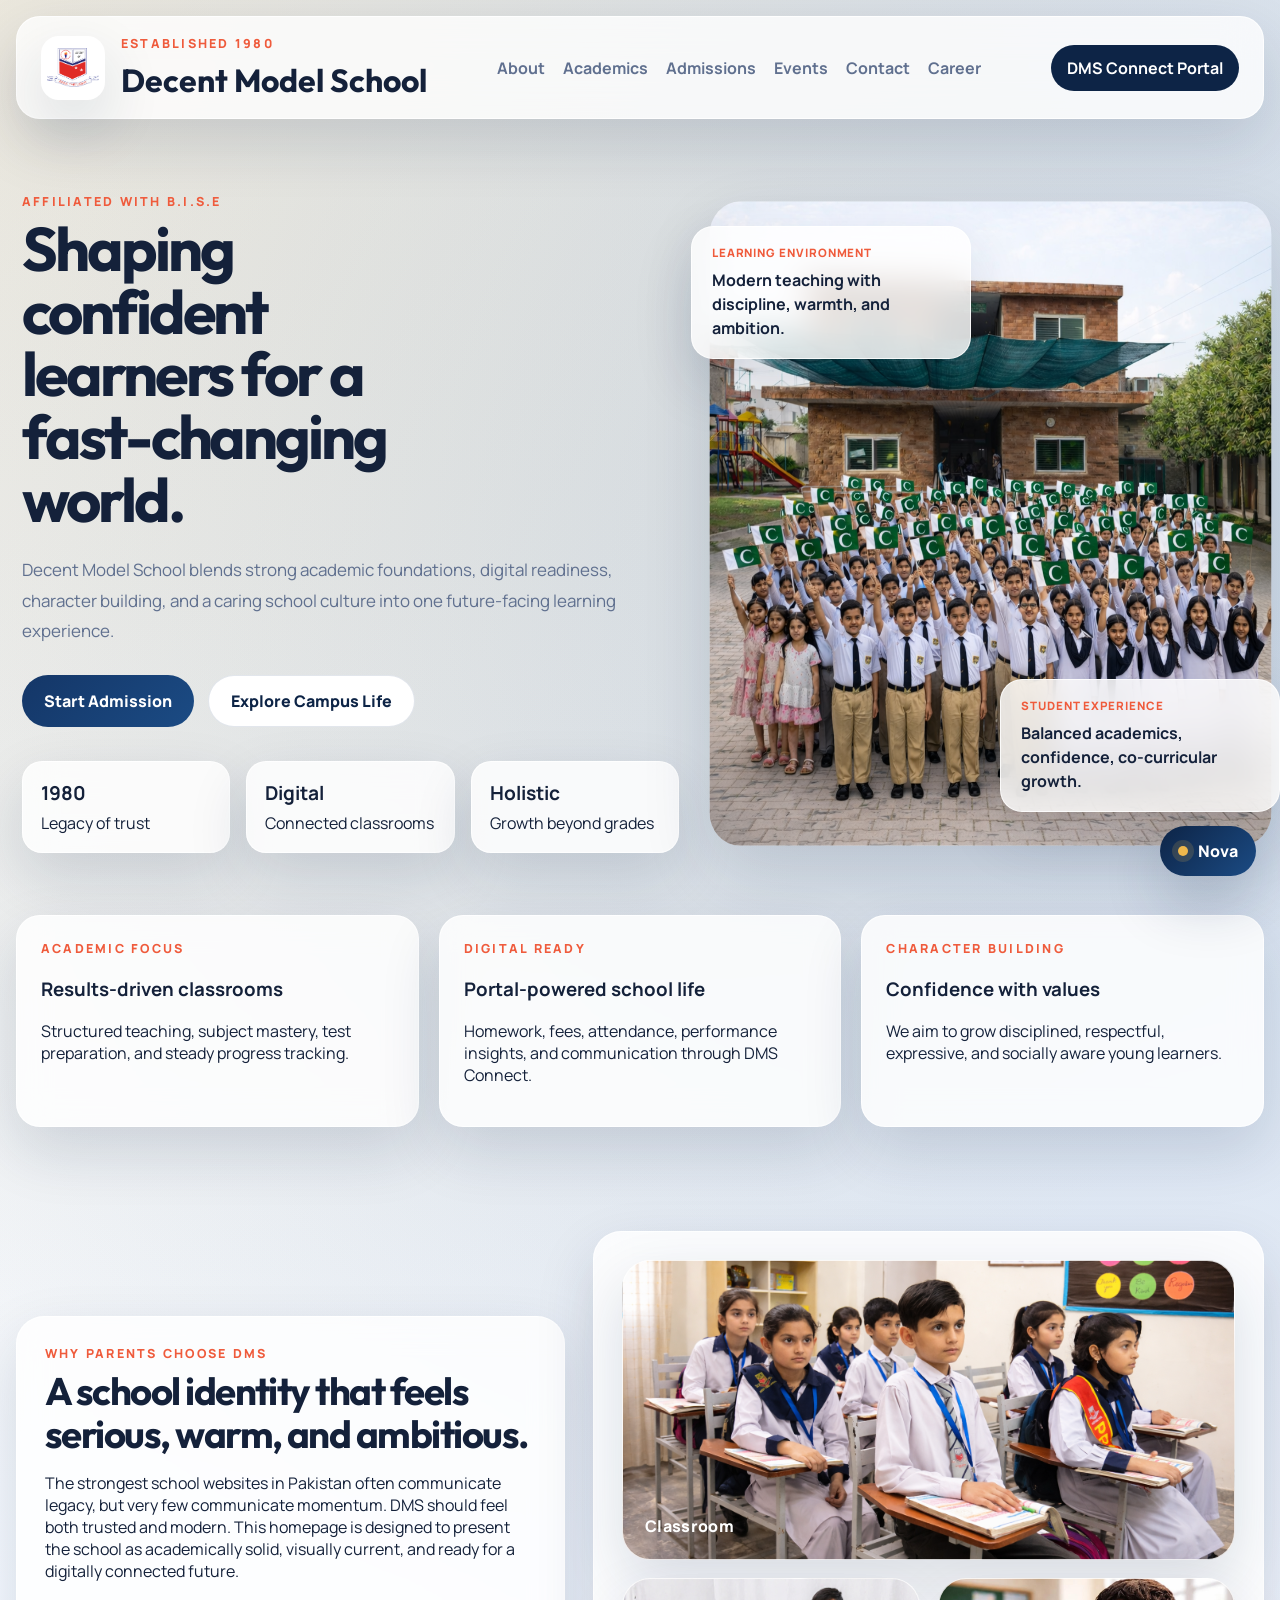
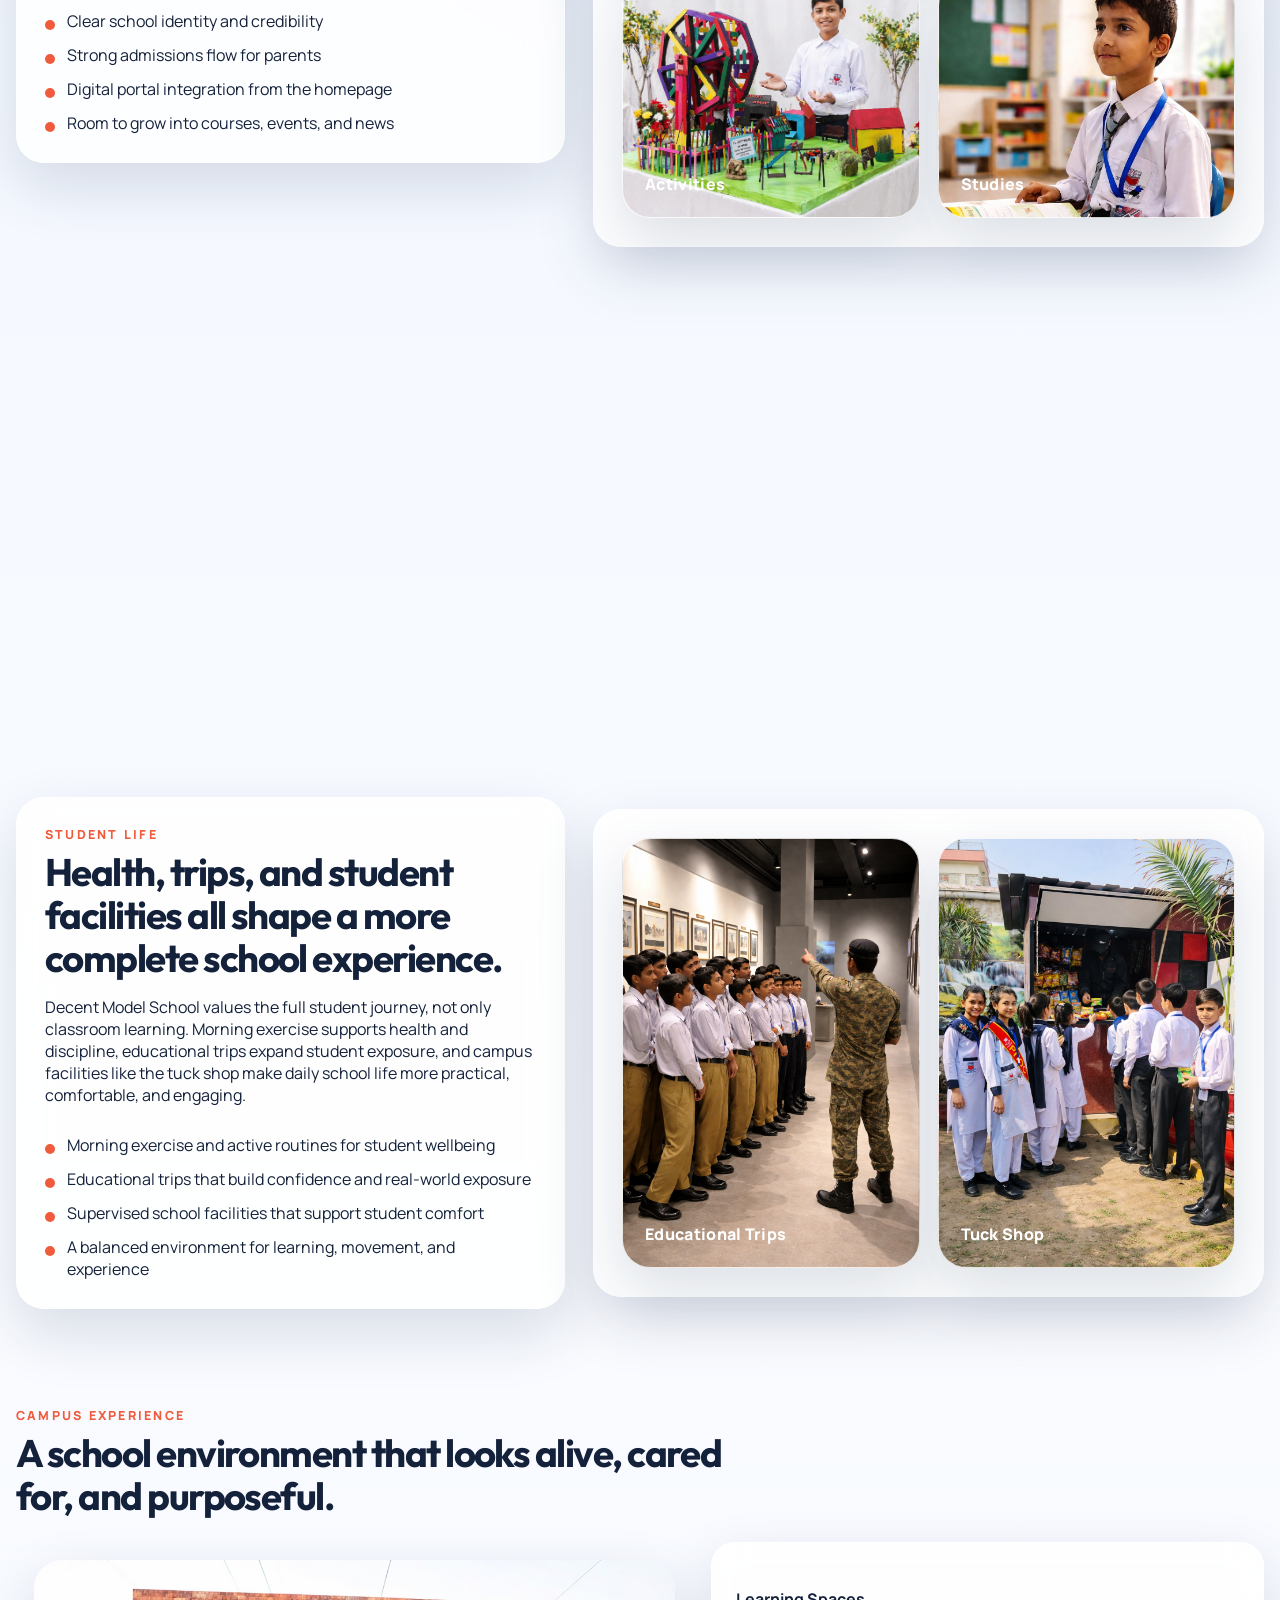
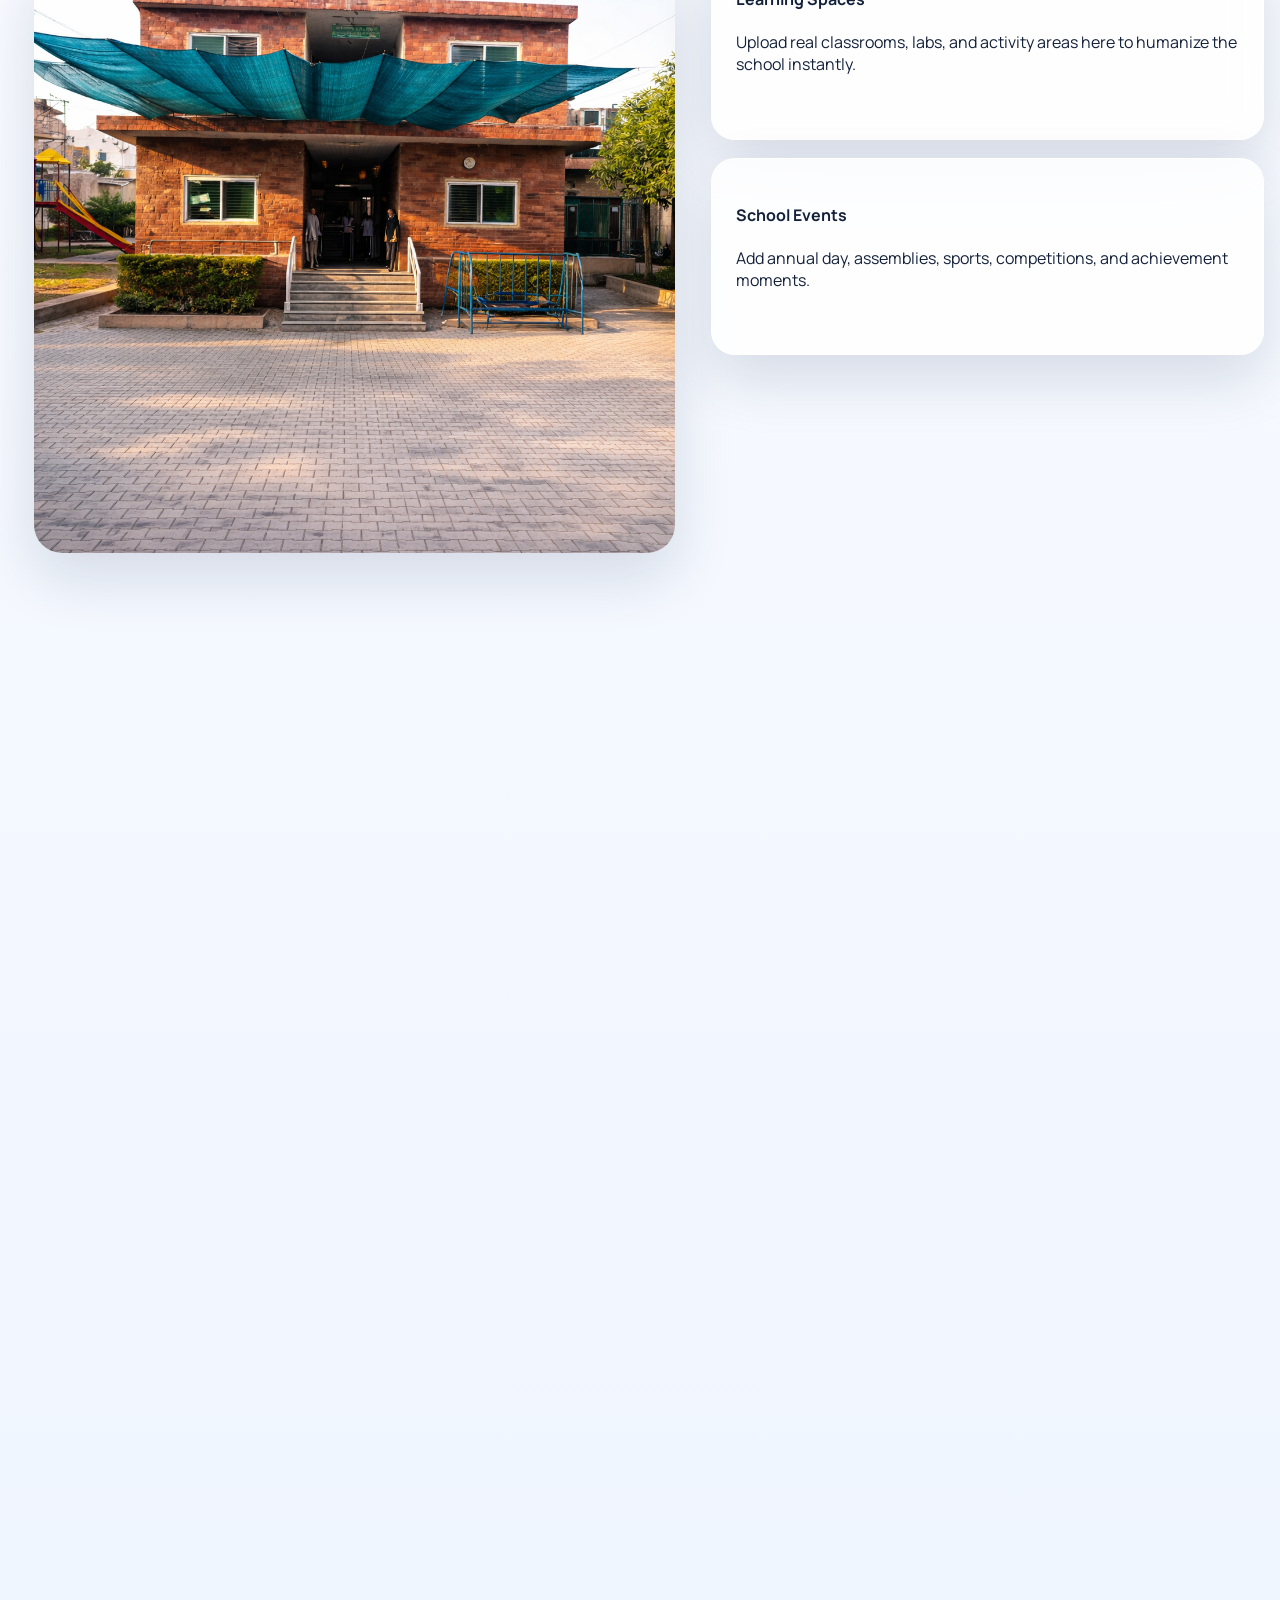
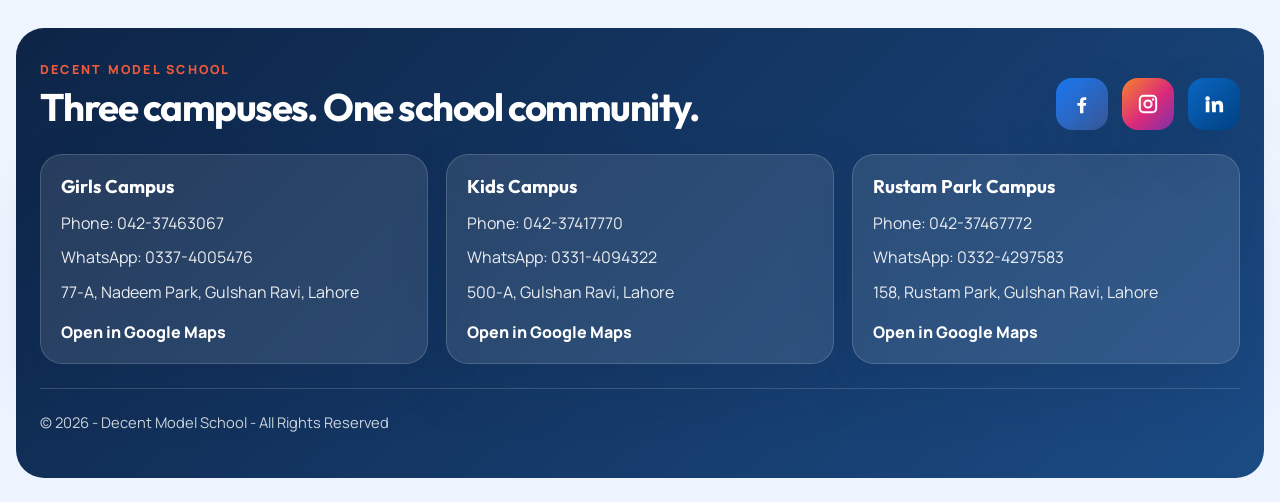
==== commit a9b01d34: "Launch clean routes and school assistant updates" ====
--- a/index.html
+++ b/index.html
@@ -1,4 +1,4 @@
-﻿<!DOCTYPE html>
+<!DOCTYPE html>
 <html lang="en">
 <head>
     <meta charset="UTF-8">
@@ -9,12 +9,12 @@
     <link rel="preconnect" href="https://fonts.googleapis.com">
     <link rel="preconnect" href="https://fonts.gstatic.com" crossorigin>
     <link href="https://fonts.googleapis.com/css2?family=Manrope:wght@400;500;600;700;800&family=Outfit:wght@500;600;700;800&display=swap" rel="stylesheet">
-    <link rel="stylesheet" href="assets/css/styles.css?v=2">
+    <link rel="stylesheet" href="assets/css/styles.css?v=6">
 </head>
-<body>
+<body data-page-depth="0">
     <div class="site-shell">
         <header class="topbar">
-            <a class="brand-lockup" href="index.html">
+            <a class="brand-lockup" href="./">
                 <img class="brand-logo" src="assets/images/logo.png" alt="Decent Model School logo">
                 <div>
                     <p class="eyebrow">Established 1980</p>
@@ -22,12 +22,12 @@
                 </div>
             </a>
             <nav class="main-nav" id="mainNav">
-                <a href="about.html">About</a>
-                <a href="academics.html">Academics</a>
-                <a href="admissions.html">Admissions</a>
-                <a href="events.html">Events</a>
-                <a href="contact.html">Contact</a>
-                <a href="careers.html">Career</a>
+                <a href="about/">About</a>
+                <a href="academics/">Academics</a>
+                <a href="admissions/">Admissions</a>
+                <a href="events/">Events</a>
+                <a href="contact/">Contact</a>
+                <a href="careers/">Career</a>
             </nav>
             <div class="nav-actions">
                 <a class="portal-link" href="http://127.0.0.1:8000/">DMS Connect Portal</a>
@@ -48,7 +48,7 @@
                         and a caring school culture into one future-facing learning experience.
                     </p>
                     <div class="hero-actions">
-                        <a class="btn btn-primary" href="admissions.html">Start Admission</a>
+                        <a class="btn btn-primary" href="admissions/">Start Admission</a>
                         <a class="btn btn-secondary" href="#campus">Explore Campus Life</a>
                     </div>
                     <div class="hero-metrics">
@@ -234,7 +234,7 @@
                     <h3>Explore the school-year calendar of celebrations, competitions, and student activities.</h3>
                 </div>
                 <div class="stories-grid">
-                    <a class="story-card reveal story-link-card" href="events.html">
+                    <a class="story-card reveal story-link-card" href="events/">
                         <div class="story-photo placeholder-photo" style="background-image: url('assets/images/Event%20Photo.png'); background-size: cover; background-position: center;"><span>Kids Color Day</span></div>
                         <div class="story-copy">
                             <p class="story-tag">Featured Event</p>
@@ -242,7 +242,7 @@
                             <p>Joyful color-based activities create energy, creativity, and excitement for young learners.</p>
                         </div>
                     </a>
-                    <a class="story-card reveal story-link-card" href="events.html">
+                    <a class="story-card reveal story-link-card" href="events/">
                         <div class="story-photo placeholder-photo" style="background-image: url('assets/images/sports day 2.png'); background-size: cover; background-position: center;"><span>Sports Day</span></div>
                         <div class="story-copy">
                             <p class="story-tag">Featured Event</p>
@@ -250,7 +250,7 @@
                             <p>Sports activities encourage teamwork, confidence, discipline, and active student participation.</p>
                         </div>
                     </a>
-                    <a class="story-card reveal story-link-card" href="events.html">
+                    <a class="story-card reveal story-link-card" href="events/">
                         <div class="story-photo placeholder-photo" style="background-image: url('assets/images/Student%20Activity%20Image%20Placeholder.png'); background-size: cover; background-position: center;"><span>Annual Events</span></div>
                         <div class="story-copy">
                             <p class="story-tag">Featured Event</p>
@@ -309,7 +309,7 @@
         </footer>
     </div>
 
-    <script src="assets/js/script.js?v=2"></script>
+    <script src="assets/js/script.js?v=6"></script>
 </body>
 </html>
 
@@ -317,3 +317,4 @@
 
 
 
+
--- a/assets/css/styles.css
+++ b/assets/css/styles.css
@@ -1329,6 +1329,215 @@
     margin: 0;
     color: var(--muted);
     line-height: 1.7;
+}
+
+.chatbot-launcher {
+    position: fixed;
+    right: 24px;
+    bottom: 24px;
+    z-index: 50;
+    display: inline-flex;
+    align-items: center;
+    gap: 10px;
+    border: none;
+    border-radius: 999px;
+    padding: 14px 18px;
+    font: inherit;
+    font-weight: 800;
+    color: white;
+    background: linear-gradient(135deg, var(--navy-900), var(--navy-700));
+    box-shadow: 0 24px 60px rgba(17, 36, 72, 0.24);
+    cursor: pointer;
+}
+
+.chatbot-launcher-dot {
+    width: 10px;
+    height: 10px;
+    border-radius: 999px;
+    background: var(--gold);
+    box-shadow: 0 0 0 6px rgba(239, 184, 76, 0.16);
+}
+
+.chatbot-panel {
+    position: fixed;
+    right: 24px;
+    bottom: 92px;
+    z-index: 55;
+    width: min(390px, calc(100vw - 24px));
+    max-height: min(720px, calc(100vh - 124px));
+    border-radius: 30px;
+    overflow: hidden;
+    background: rgba(248, 251, 255, 0.96);
+    border: 1px solid rgba(255, 255, 255, 0.9);
+    box-shadow: 0 28px 80px rgba(13, 36, 70, 0.24);
+    backdrop-filter: blur(16px);
+    display: flex;
+    flex-direction: column;
+}
+
+.chatbot-panel[hidden] {
+    display: none;
+}
+
+.chatbot-panel__header {
+    display: flex;
+    align-items: start;
+    justify-content: space-between;
+    gap: 16px;
+    padding: 20px 20px 16px;
+    background:
+        radial-gradient(circle at top right, rgba(239, 184, 76, 0.24), transparent 30%),
+        linear-gradient(135deg, rgba(13, 36, 70, 0.98), rgba(27, 75, 132, 0.96));
+    color: white;
+}
+
+.chatbot-panel__header h3 {
+    margin: 0;
+    font-family: "Outfit", sans-serif;
+    font-size: 1.25rem;
+}
+
+.chatbot-panel__eyebrow {
+    margin: 0 0 8px;
+    color: rgba(255, 255, 255, 0.72);
+    text-transform: uppercase;
+    letter-spacing: 0.14em;
+    font-size: 0.7rem;
+    font-weight: 800;
+}
+
+.chatbot-panel__close {
+    border: none;
+    width: 40px;
+    height: 40px;
+    border-radius: 14px;
+    font-size: 1.5rem;
+    line-height: 1;
+    color: white;
+    background: rgba(255, 255, 255, 0.12);
+    cursor: pointer;
+}
+
+.chatbot-panel__body {
+    display: flex;
+    flex-direction: column;
+    flex: 1 1 auto;
+    min-height: 0;
+    padding: 14px 14px 6px;
+    background:
+        radial-gradient(circle at top left, rgba(239, 184, 76, 0.08), transparent 26%),
+        linear-gradient(180deg, rgba(255, 255, 255, 0.86), rgba(237, 245, 255, 0.94));
+    overflow: hidden;
+}
+
+.chatbot-thread {
+    display: flex;
+    flex-direction: column;
+    flex: 1 1 auto;
+    gap: 12px;
+    min-height: 220px;
+    max-height: 100%;
+    overflow: auto;
+    padding-right: 4px;
+}
+
+.chatbot-message {
+    display: flex;
+}
+
+.chatbot-message p {
+    margin: 0;
+    padding: 14px 16px;
+    border-radius: 20px;
+    line-height: 1.65;
+    font-size: 0.96rem;
+}
+
+.chatbot-message--bot p {
+    max-width: 92%;
+    background: white;
+    color: var(--ink);
+    box-shadow: 0 14px 34px rgba(17, 36, 72, 0.08);
+}
+
+.chatbot-message--user {
+    justify-content: flex-end;
+}
+
+.chatbot-message--user p {
+    max-width: 88%;
+    background: linear-gradient(135deg, var(--navy-800), var(--navy-700));
+    color: white;
+}
+
+.chatbot-suggestions {
+    display: flex;
+    flex-wrap: nowrap;
+    gap: 10px;
+    margin-top: 10px;
+    overflow-x: auto;
+    padding-bottom: 4px;
+    scrollbar-width: thin;
+}
+
+.chatbot-chip {
+    flex: 0 0 auto;
+    border: none;
+    border-radius: 999px;
+    padding: 9px 13px;
+    background: rgba(20, 54, 103, 0.08);
+    color: var(--navy-900);
+    font: inherit;
+    font-size: 0.82rem;
+    font-weight: 700;
+    cursor: pointer;
+    white-space: nowrap;
+}
+
+.chatbot-form {
+    flex: 0 0 auto;
+    display: grid;
+    gap: 0;
+    padding: 10px 14px 14px;
+    border-top: 1px solid rgba(20, 54, 103, 0.08);
+    background: rgba(255, 255, 255, 0.92);
+}
+
+.chatbot-form textarea {
+    width: 100%;
+    border: 1px solid rgba(20, 54, 103, 0.12);
+    border-radius: 999px;
+    padding: 12px 54px 12px 14px;
+    font: inherit;
+    color: var(--ink);
+    background: rgba(248, 251, 255, 0.98);
+    resize: none;
+    min-height: 46px;
+    max-height: 46px;
+    overflow: hidden;
+}
+
+.chatbot-form__actions {
+    position: relative;
+}
+
+.chatbot-send {
+    position: absolute;
+    right: 6px;
+    top: 50%;
+    transform: translateY(-50%);
+    width: 36px;
+    height: 36px;
+    border: none;
+    border-radius: 999px;
+    display: inline-flex;
+    align-items: center;
+    justify-content: center;
+    background: linear-gradient(135deg, var(--navy-800), var(--navy-700));
+    color: white;
+    font-size: 1rem;
+    cursor: pointer;
+    box-shadow: 0 12px 24px rgba(17, 36, 72, 0.18);
 }
 
 .reveal {
@@ -1463,4 +1672,26 @@
     .section {
         padding-top: 56px;
     }
-}
+
+    .chatbot-launcher {
+        right: 16px;
+        bottom: 16px;
+        padding: 12px 15px;
+    }
+
+    .chatbot-panel {
+        right: 12px;
+        bottom: 84px;
+        width: calc(100vw - 24px);
+        max-height: calc(100vh - 104px);
+        border-radius: 24px;
+    }
+
+    .chatbot-thread {
+        min-height: 150px;
+    }
+
+    .chatbot-form {
+        padding: 10px 12px 12px;
+    }
+}
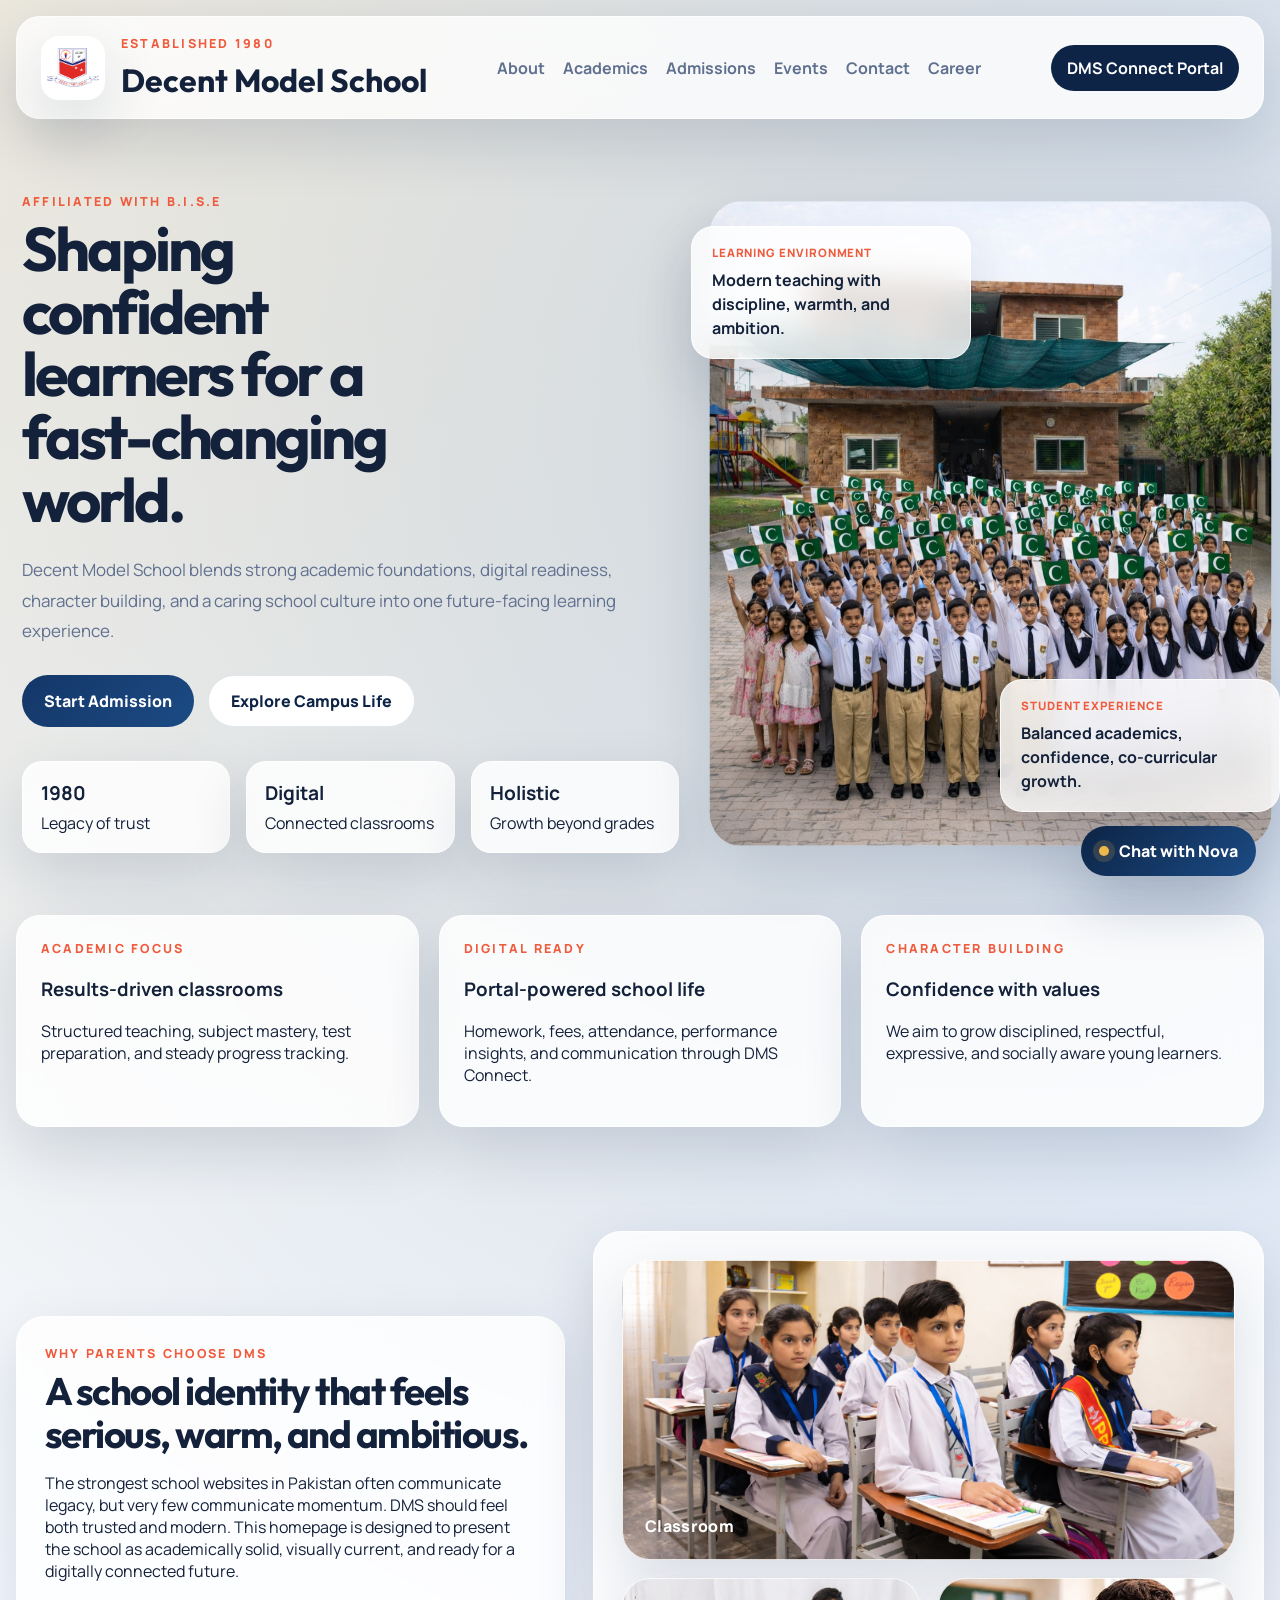
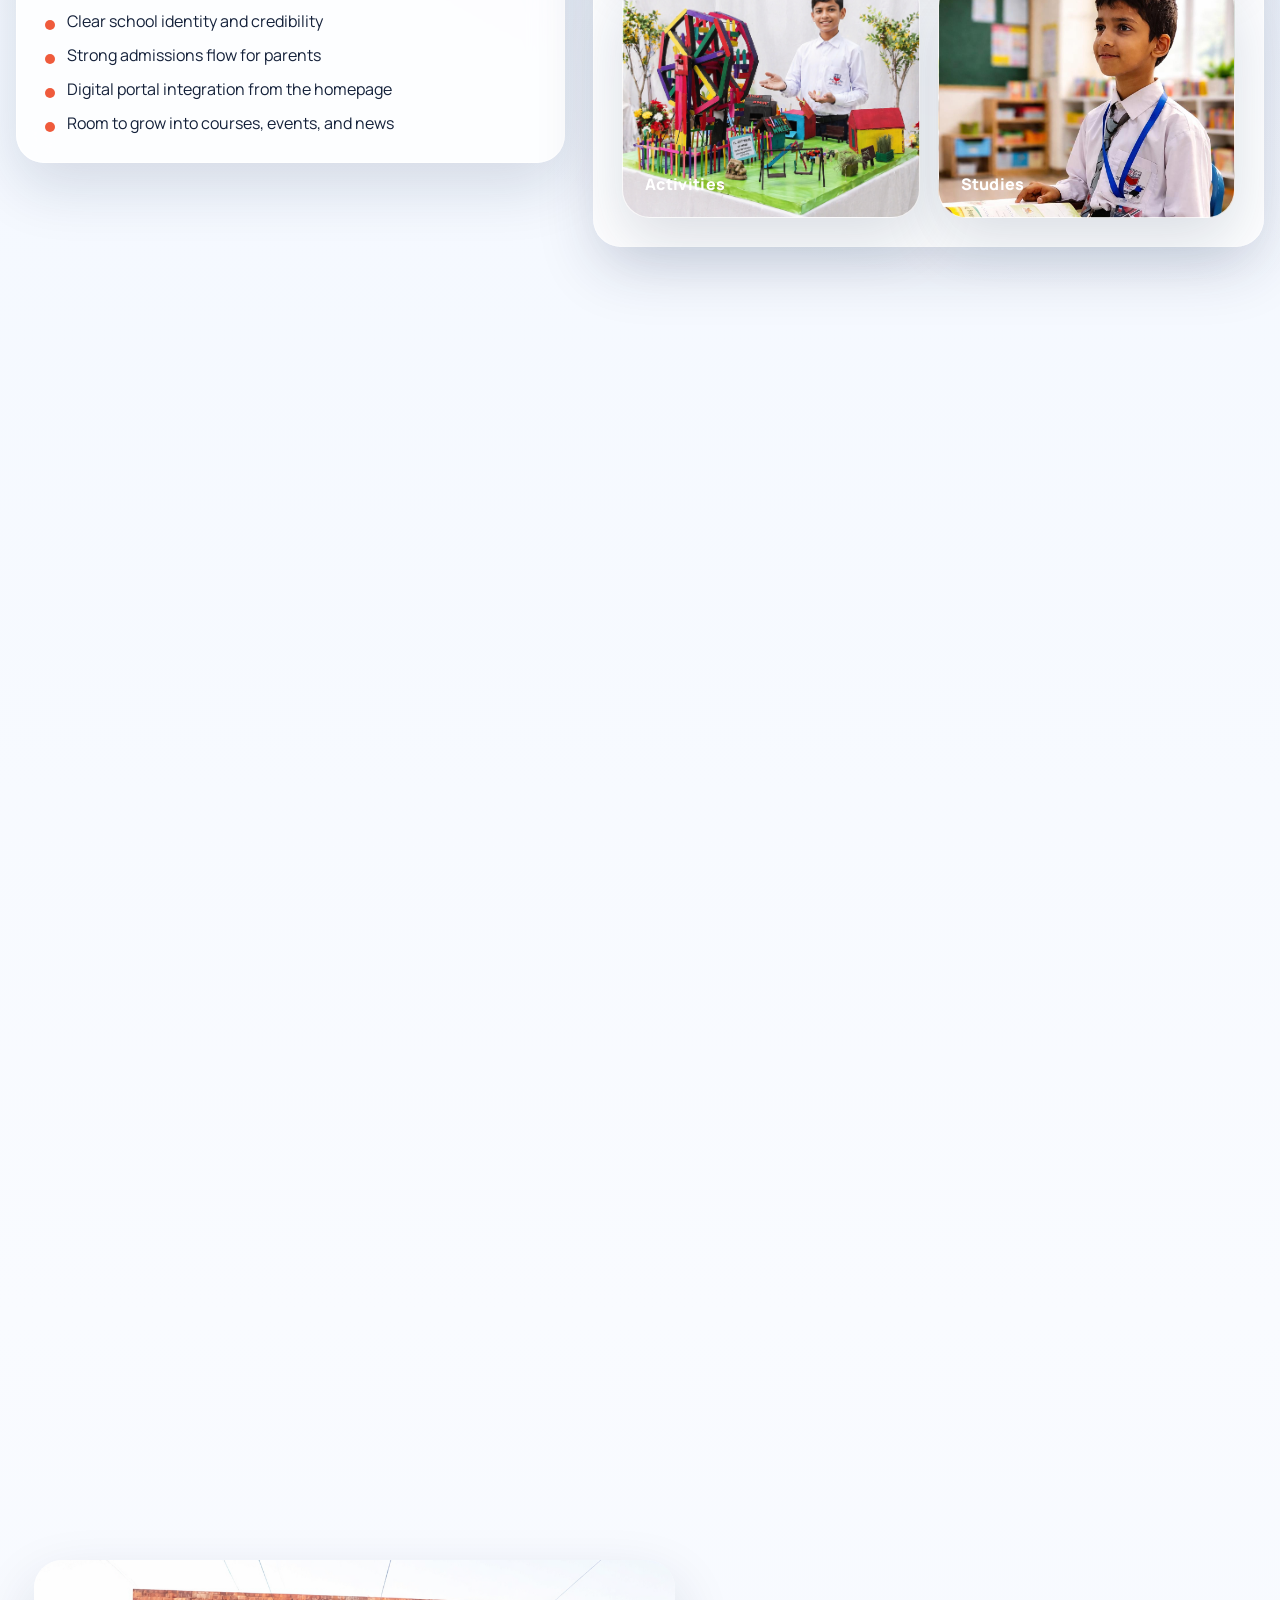
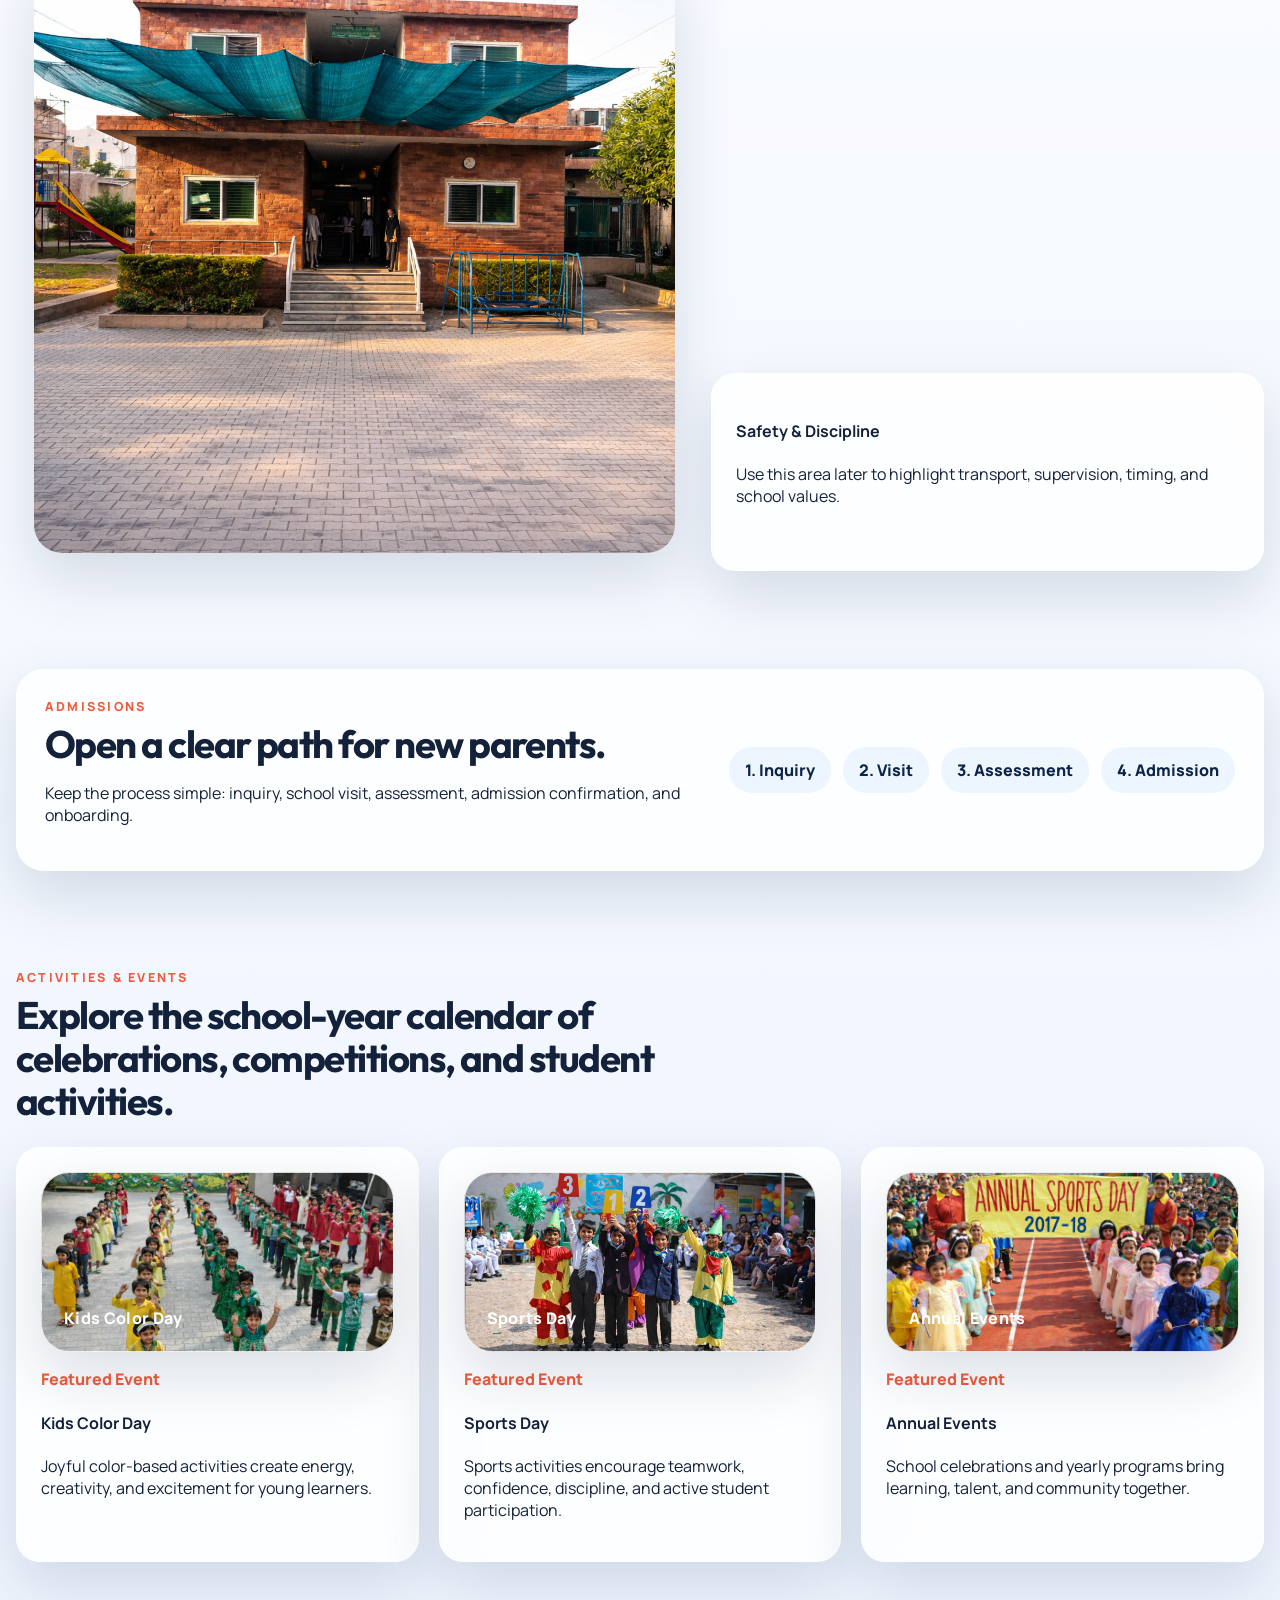
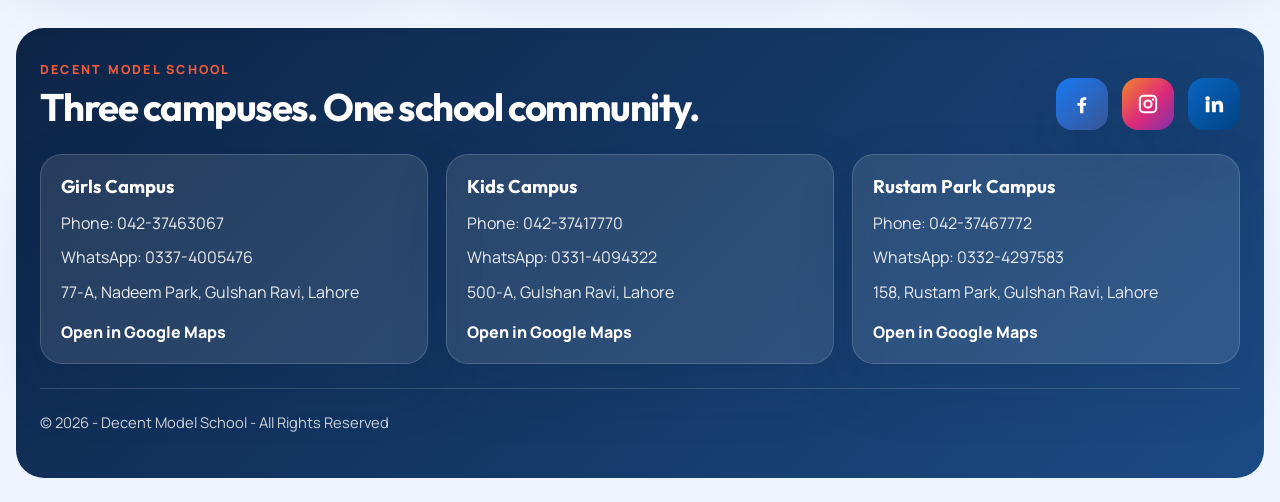
==== commit 3ea97ae8: "Improve school chatbot content and layout" ====
--- a/index.html
+++ b/index.html
@@ -9,7 +9,7 @@
     <link rel="preconnect" href="https://fonts.googleapis.com">
     <link rel="preconnect" href="https://fonts.gstatic.com" crossorigin>
     <link href="https://fonts.googleapis.com/css2?family=Manrope:wght@400;500;600;700;800&family=Outfit:wght@500;600;700;800&display=swap" rel="stylesheet">
-    <link rel="stylesheet" href="assets/css/styles.css?v=6">
+    <link rel="stylesheet" href="assets/css/styles.css?v=11">
 </head>
 <body data-page-depth="0">
     <div class="site-shell">
@@ -309,7 +309,7 @@
         </footer>
     </div>
 
-    <script src="assets/js/script.js?v=6"></script>
+    <script src="assets/js/script.js?v=11"></script>
 </body>
 </html>
 
--- a/assets/css/styles.css
+++ b/assets/css/styles.css
@@ -1379,51 +1379,31 @@
     display: none;
 }
 
-.chatbot-panel__header {
-    display: flex;
-    align-items: start;
-    justify-content: space-between;
-    gap: 16px;
-    padding: 20px 20px 16px;
-    background:
-        radial-gradient(circle at top right, rgba(239, 184, 76, 0.24), transparent 30%),
-        linear-gradient(135deg, rgba(13, 36, 70, 0.98), rgba(27, 75, 132, 0.96));
-    color: white;
-}
-
-.chatbot-panel__header h3 {
-    margin: 0;
-    font-family: "Outfit", sans-serif;
-    font-size: 1.25rem;
-}
-
-.chatbot-panel__eyebrow {
-    margin: 0 0 8px;
-    color: rgba(255, 255, 255, 0.72);
-    text-transform: uppercase;
-    letter-spacing: 0.14em;
-    font-size: 0.7rem;
-    font-weight: 800;
+.chatbot-panel__topbar {
+    display: flex;
+    justify-content: flex-end;
+    margin-bottom: 4px;
 }
 
 .chatbot-panel__close {
     border: none;
-    width: 40px;
-    height: 40px;
-    border-radius: 14px;
-    font-size: 1.5rem;
+    width: 34px;
+    height: 34px;
+    border-radius: 999px;
+    font-size: 1.2rem;
     line-height: 1;
-    color: white;
-    background: rgba(255, 255, 255, 0.12);
+    color: var(--navy-900);
+    background: rgba(20, 54, 103, 0.08);
     cursor: pointer;
 }
 
 .chatbot-panel__body {
     display: flex;
     flex-direction: column;
+    gap: 12px;
     flex: 1 1 auto;
     min-height: 0;
-    padding: 14px 14px 6px;
+    padding: 4px 14px 6px;
     background:
         radial-gradient(circle at top left, rgba(239, 184, 76, 0.08), transparent 26%),
         linear-gradient(180deg, rgba(255, 255, 255, 0.86), rgba(237, 245, 255, 0.94));
@@ -1433,10 +1413,10 @@
 .chatbot-thread {
     display: flex;
     flex-direction: column;
+    gap: 12px;
     flex: 1 1 auto;
-    gap: 12px;
-    min-height: 220px;
-    max-height: 100%;
+    min-height: 120px;
+    max-height: min(280px, 42vh);
     overflow: auto;
     padding-right: 4px;
 }
@@ -1473,8 +1453,8 @@
 .chatbot-suggestions {
     display: flex;
     flex-wrap: nowrap;
+    flex: 0 0 auto;
     gap: 10px;
-    margin-top: 10px;
     overflow-x: auto;
     padding-bottom: 4px;
     scrollbar-width: thin;
@@ -1496,18 +1476,24 @@
 
 .chatbot-form {
     flex: 0 0 auto;
-    display: grid;
-    gap: 0;
+    display: block;
     padding: 10px 14px 14px;
     border-top: 1px solid rgba(20, 54, 103, 0.08);
     background: rgba(255, 255, 255, 0.92);
 }
 
+.chatbot-composer {
+    display: flex;
+    align-items: center;
+    gap: 8px;
+}
+
 .chatbot-form textarea {
-    width: 100%;
+    flex: 1 1 auto;
+    width: auto;
     border: 1px solid rgba(20, 54, 103, 0.12);
     border-radius: 999px;
-    padding: 12px 54px 12px 14px;
+    padding: 12px 14px;
     font: inherit;
     color: var(--ink);
     background: rgba(248, 251, 255, 0.98);
@@ -1517,17 +1503,10 @@
     overflow: hidden;
 }
 
-.chatbot-form__actions {
-    position: relative;
-}
-
 .chatbot-send {
-    position: absolute;
-    right: 6px;
-    top: 50%;
-    transform: translateY(-50%);
-    width: 36px;
-    height: 36px;
+    flex: 0 0 auto;
+    width: 40px;
+    height: 40px;
     border: none;
     border-radius: 999px;
     display: inline-flex;
@@ -1694,4 +1673,8 @@
     .chatbot-form {
         padding: 10px 12px 12px;
     }
-}
+
+    .chatbot-composer {
+        gap: 6px;
+    }
+}
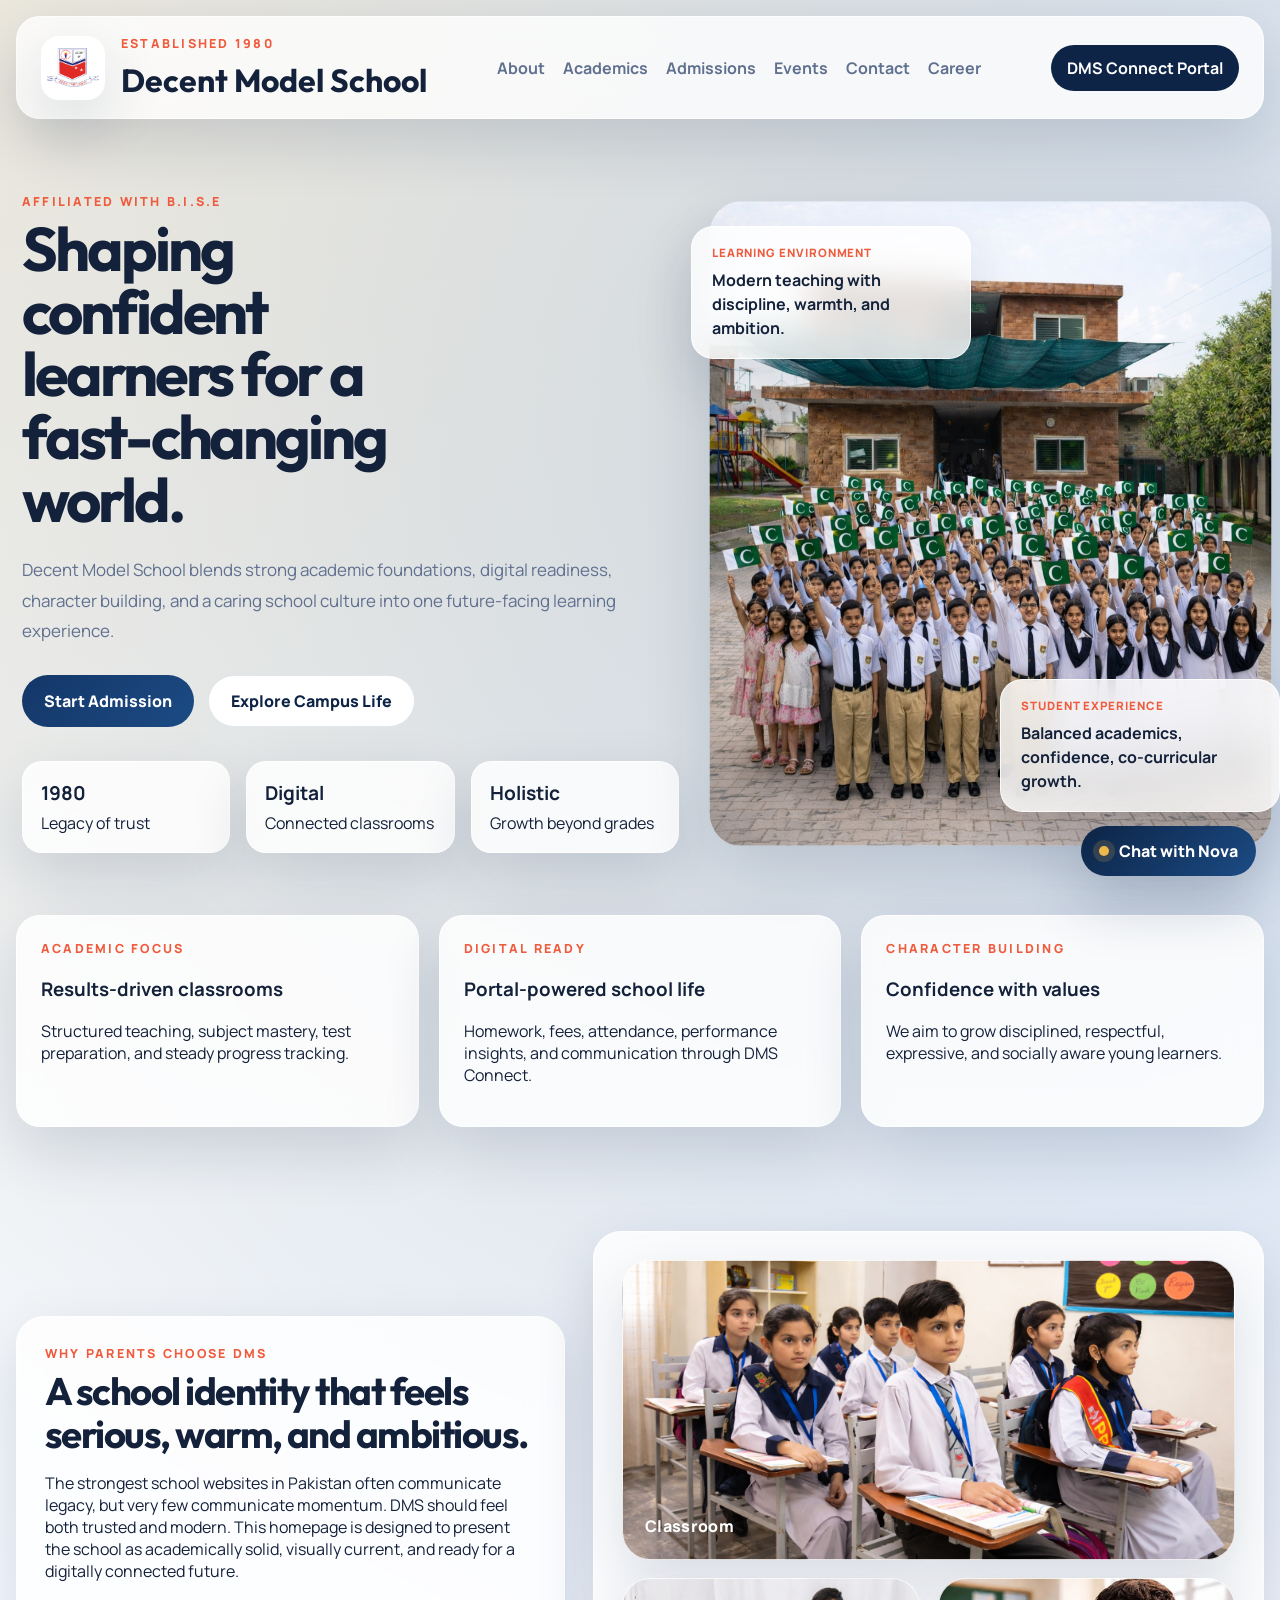
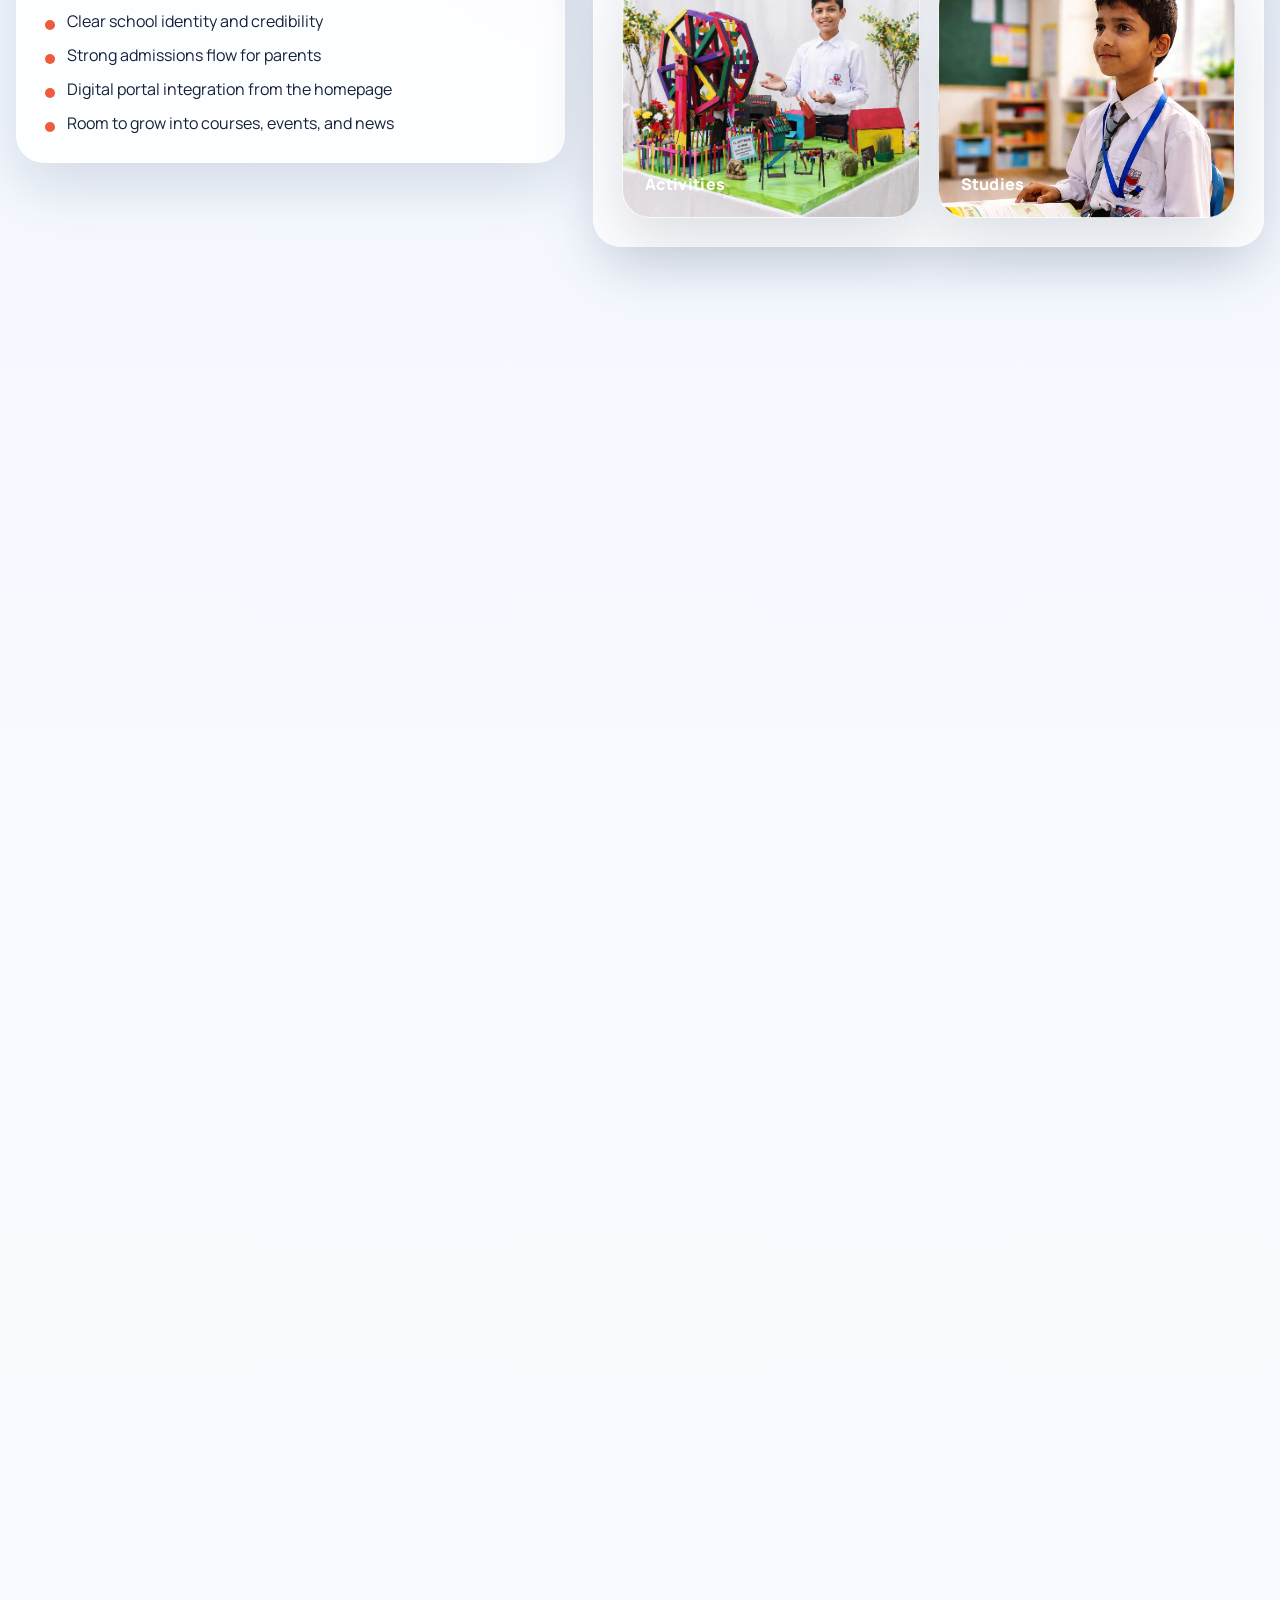
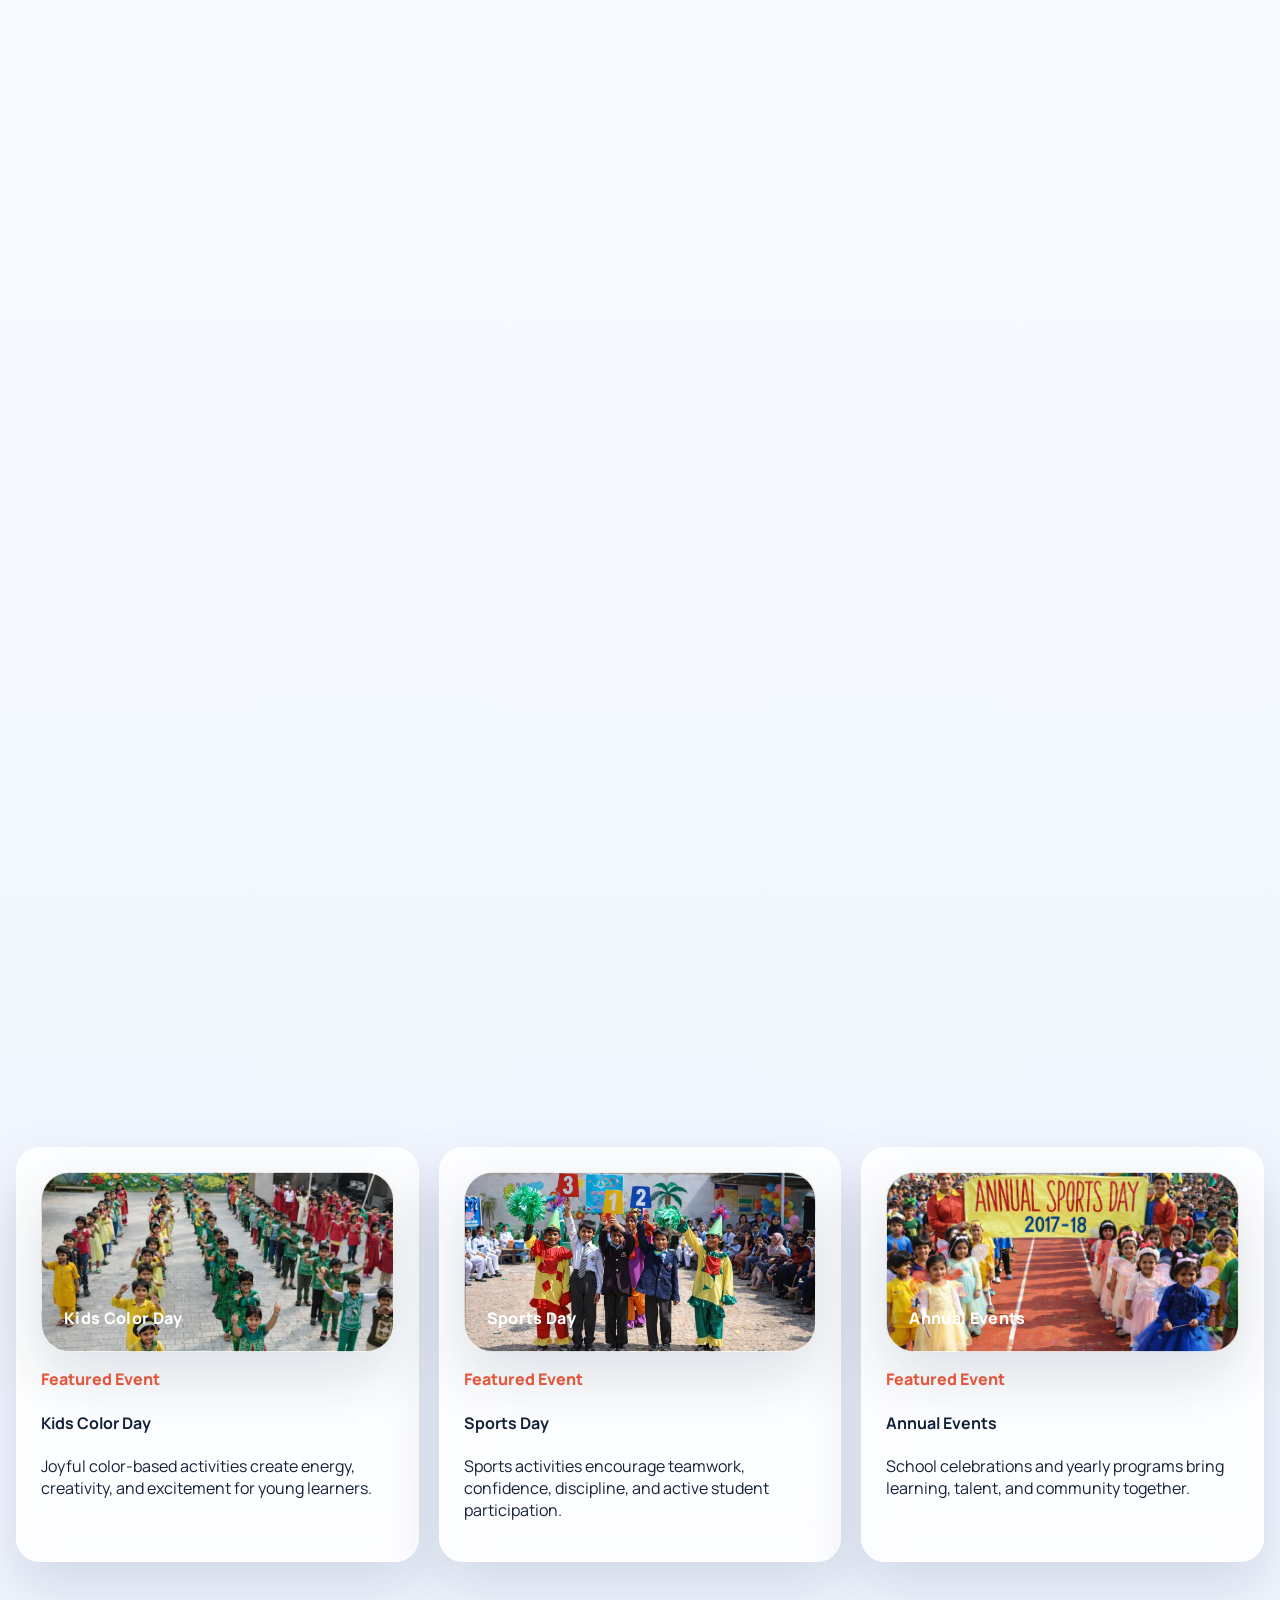
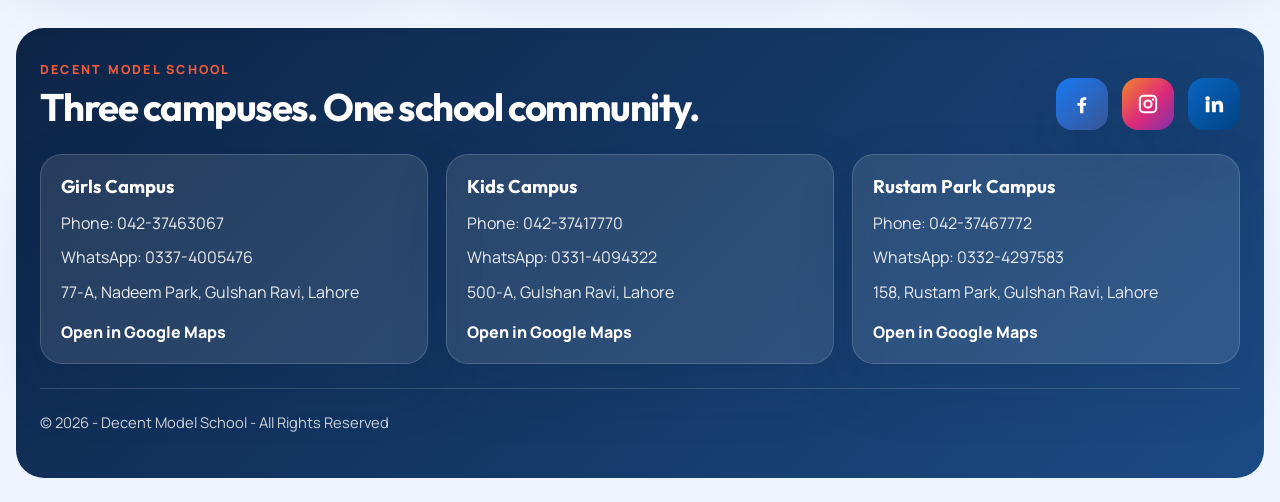
==== commit 6667329f: "Switch forms to hosted email submission" ====
--- a/index.html
+++ b/index.html
@@ -1,4 +1,4 @@
-<!DOCTYPE html>
+﻿<!DOCTYPE html>
 <html lang="en">
 <head>
     <meta charset="UTF-8">
@@ -9,7 +9,7 @@
     <link rel="preconnect" href="https://fonts.googleapis.com">
     <link rel="preconnect" href="https://fonts.gstatic.com" crossorigin>
     <link href="https://fonts.googleapis.com/css2?family=Manrope:wght@400;500;600;700;800&family=Outfit:wght@500;600;700;800&display=swap" rel="stylesheet">
-    <link rel="stylesheet" href="assets/css/styles.css?v=11">
+    <link rel="stylesheet" href="assets/css/styles.css?v=12">
 </head>
 <body data-page-depth="0">
     <div class="site-shell">
@@ -30,7 +30,7 @@
                 <a href="careers/">Career</a>
             </nav>
             <div class="nav-actions">
-                <a class="portal-link" href="http://127.0.0.1:8000/">DMS Connect Portal</a>
+                <a class="portal-link" href="http://127.0.0.1:8001/">DMS Connect Portal</a>
                 <button class="menu-toggle" id="menuToggle" aria-label="Open menu">
                     <span></span>
                     <span></span>
@@ -309,7 +309,7 @@
         </footer>
     </div>
 
-    <script src="assets/js/script.js?v=11"></script>
+    <script src="assets/js/script.js?v=12"></script>
 </body>
 </html>
 
@@ -318,3 +318,4 @@
 
 
 
+
--- a/assets/css/styles.css
+++ b/assets/css/styles.css
@@ -1314,6 +1314,33 @@
 
 .admission-form textarea {
     resize: vertical;
+}
+
+.input-pair {
+    display: grid;
+    grid-template-columns: 96px 1fr;
+    gap: 10px;
+}
+
+.country-code-input {
+    text-align: center;
+}
+
+.form-validation-note {
+    color: #b42318;
+    font-weight: 700;
+}
+
+.visually-hidden {
+    position: absolute;
+    width: 1px;
+    height: 1px;
+    padding: 0;
+    margin: -1px;
+    overflow: hidden;
+    clip: rect(0, 0, 0, 0);
+    white-space: nowrap;
+    border: 0;
 }
 
 .uploads-grid input[type="file"] {
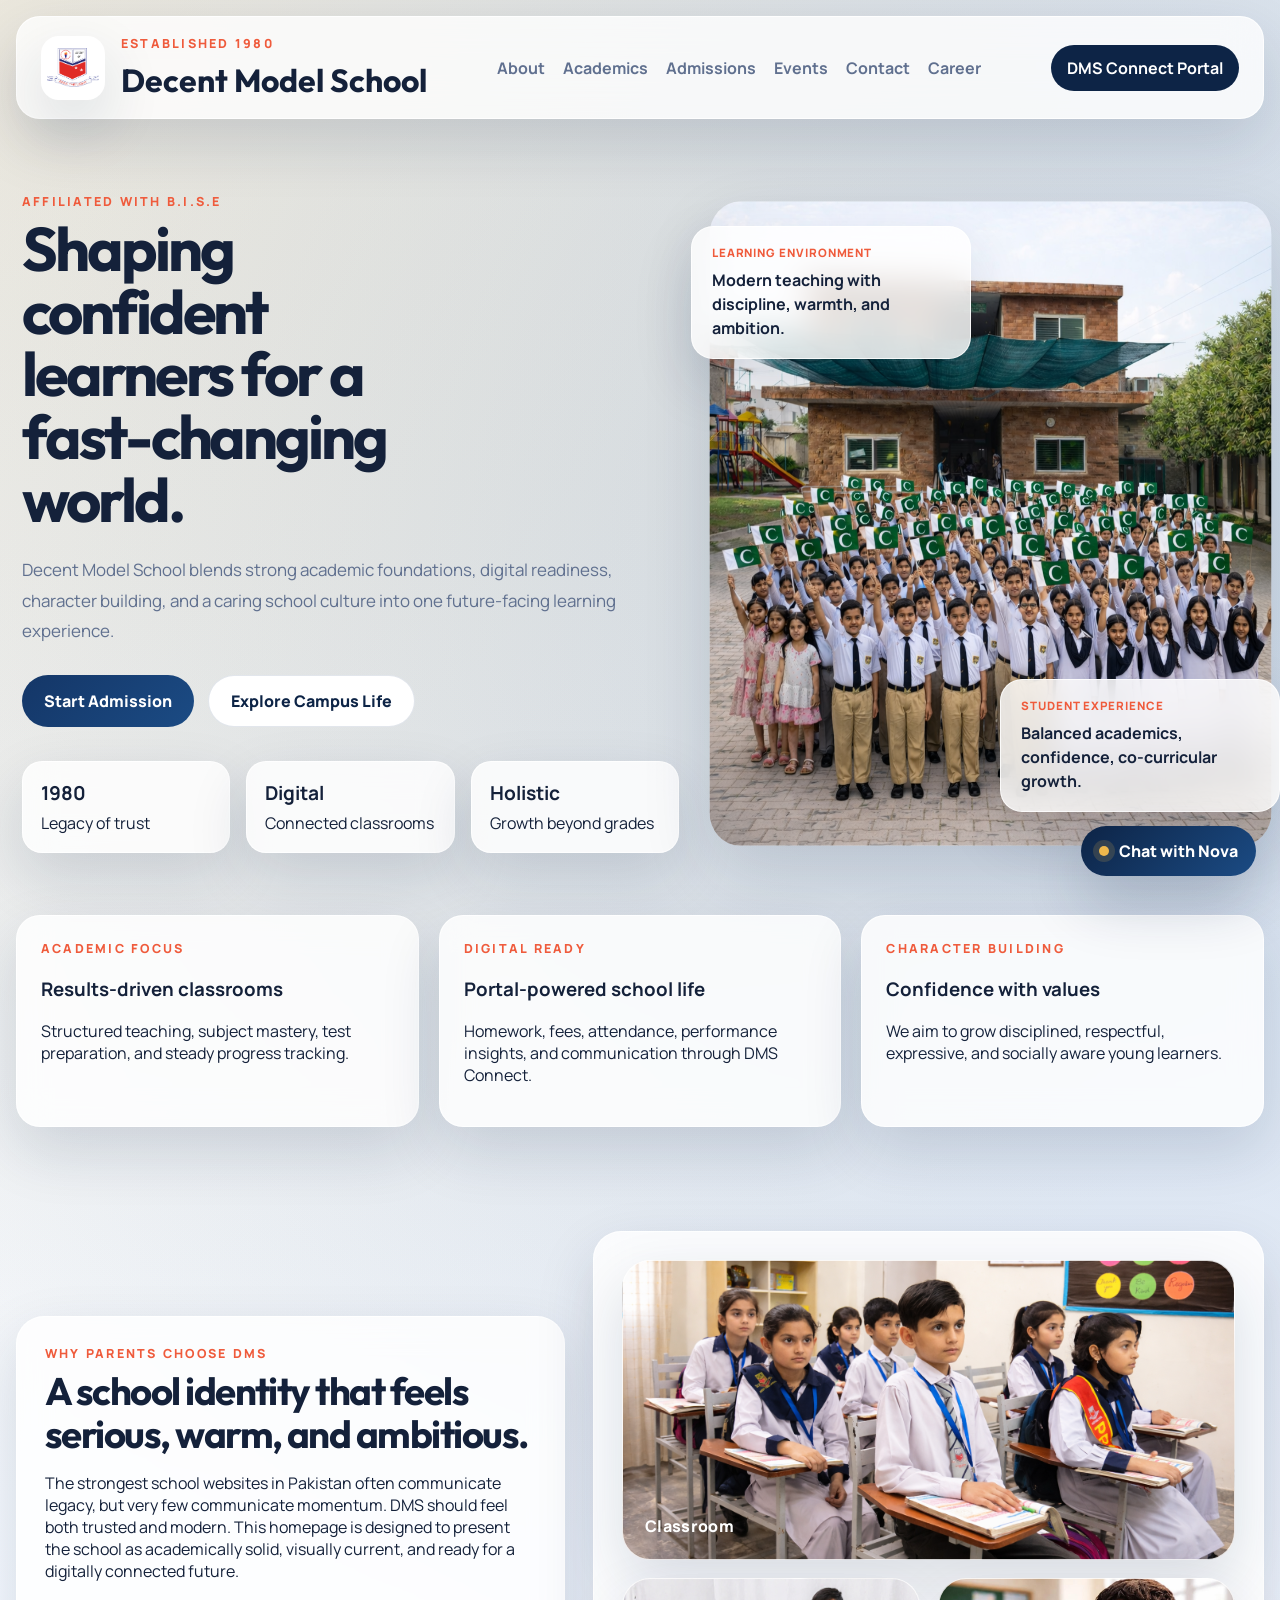
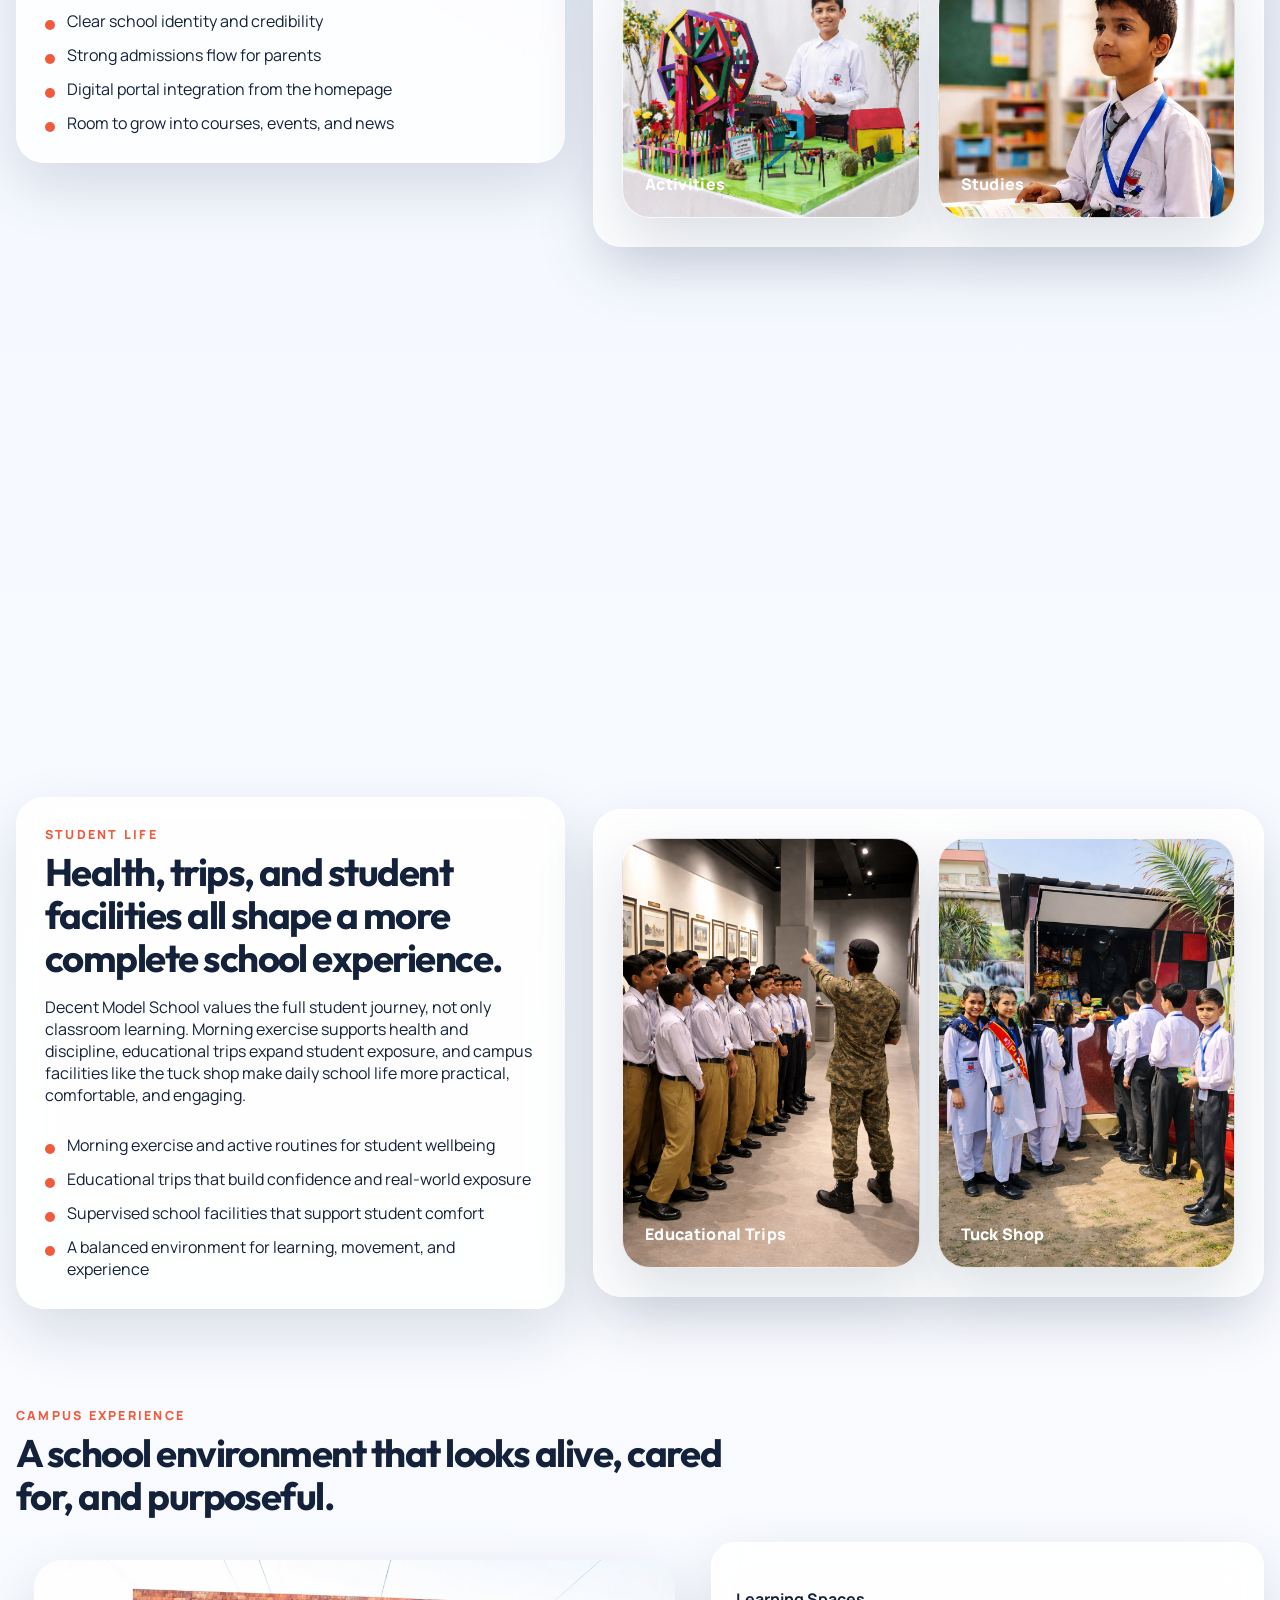
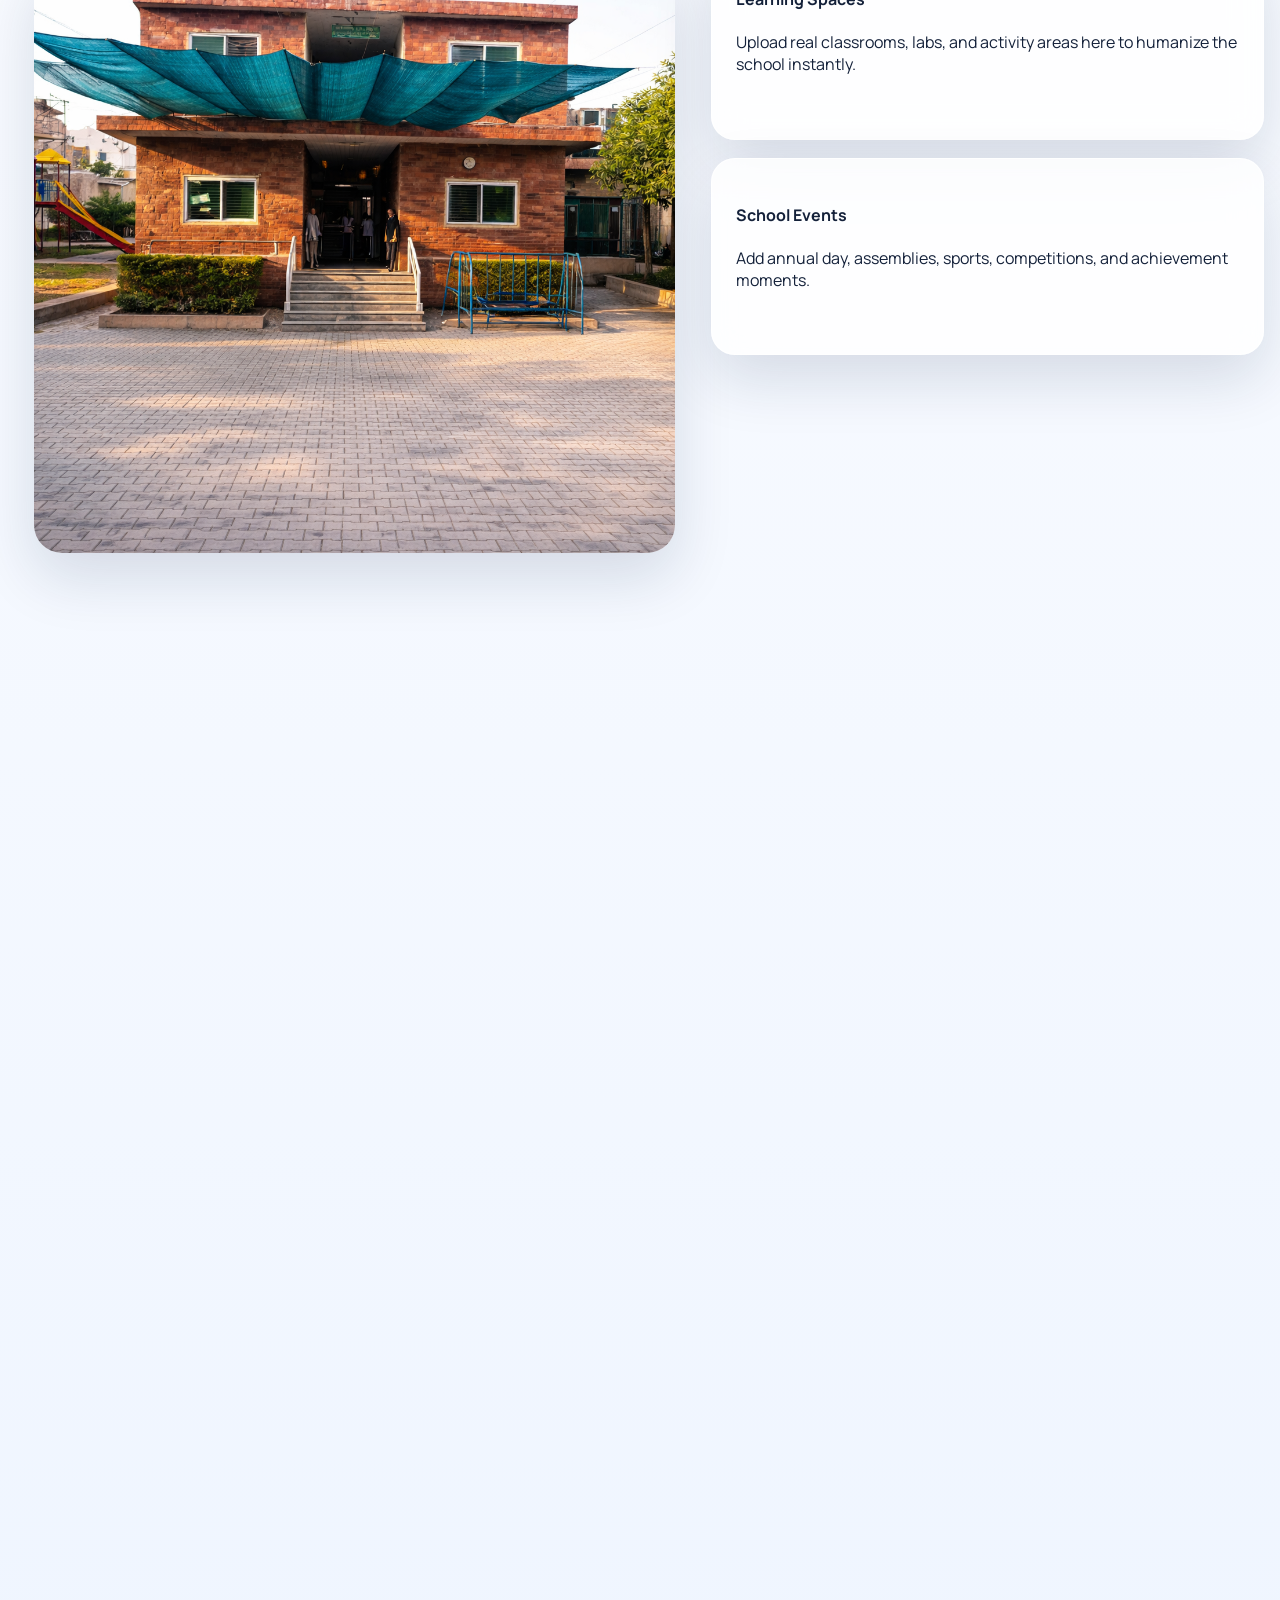
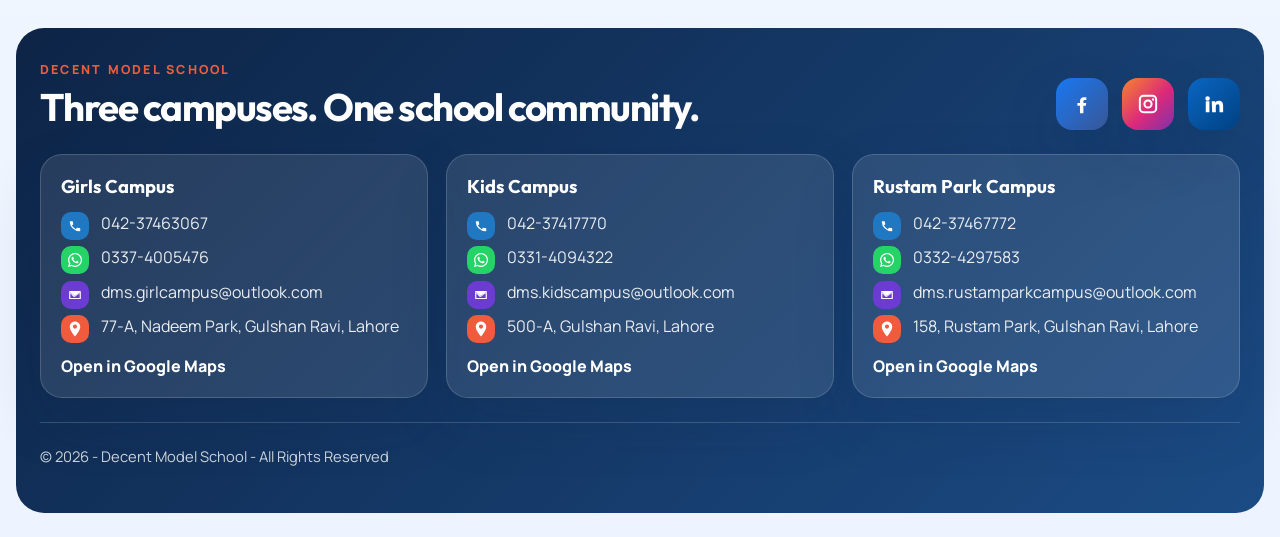
==== commit 2d759b96: "Update campus contact routing and footer details" ====
--- a/index.html
+++ b/index.html
@@ -9,7 +9,7 @@
     <link rel="preconnect" href="https://fonts.googleapis.com">
     <link rel="preconnect" href="https://fonts.gstatic.com" crossorigin>
     <link href="https://fonts.googleapis.com/css2?family=Manrope:wght@400;500;600;700;800&family=Outfit:wght@500;600;700;800&display=swap" rel="stylesheet">
-    <link rel="stylesheet" href="assets/css/styles.css?v=12">
+    <link rel="stylesheet" href="assets/css/styles.css?v=14">
 </head>
 <body data-page-depth="0">
     <div class="site-shell">
@@ -283,22 +283,25 @@
             <div class="footer-campus-grid">
                 <article class="footer-campus-card">
                     <h4>Girls Campus</h4>
-                    <p>Phone: 042-37463067</p>
-                    <p>WhatsApp: 0337-4005476</p>
+                    <p>042-37463067</p>
+                    <p>0337-4005476</p>
+                    <p>dms.girlcampus@outlook.com</p>
                     <p>77-A, Nadeem Park, Gulshan Ravi, Lahore</p>
                     <a class="map-link" href="https://www.google.com/maps/search/?api=1&amp;query=77-A%2C+Nadeem+Park%2C+Gulshan+Ravi%2C+Lahore" target="_blank" rel="noopener noreferrer">Open in Google Maps</a>
                 </article>
                 <article class="footer-campus-card">
                     <h4>Kids Campus</h4>
-                    <p>Phone: 042-37417770</p>
-                    <p>WhatsApp: 0331-4094322</p>
+                    <p>042-37417770</p>
+                    <p>0331-4094322</p>
+                    <p>dms.kidscampus@outlook.com</p>
                     <p>500-A, Gulshan Ravi, Lahore</p>
                     <a class="map-link" href="https://www.google.com/maps/search/?api=1&amp;query=500-A%2C+Gulshan+Ravi%2C+Lahore" target="_blank" rel="noopener noreferrer">Open in Google Maps</a>
                 </article>
                 <article class="footer-campus-card">
                     <h4>Rustam Park Campus</h4>
-                    <p>Phone: 042-37467772</p>
-                    <p>WhatsApp: 0332-4297583</p>
+                    <p>042-37467772</p>
+                    <p>0332-4297583</p>
+                    <p>dms.rustamparkcampus@outlook.com</p>
                     <p>158, Rustam Park, Gulshan Ravi, Lahore</p>
                     <a class="map-link" href="https://www.google.com/maps/search/?api=1&amp;query=158%2C+Rustam+Park%2C+Gulshan+Ravi%2C+Lahore" target="_blank" rel="noopener noreferrer">Open in Google Maps</a>
                 </article>
@@ -309,7 +312,7 @@
         </footer>
     </div>
 
-    <script src="assets/js/script.js?v=12"></script>
+    <script src="assets/js/script.js?v=13"></script>
 </body>
 </html>
 
--- a/assets/css/styles.css
+++ b/assets/css/styles.css
@@ -635,6 +635,104 @@
     margin: 0 0 8px;
     color: rgba(255, 255, 255, 0.9);
     line-height: 1.65;
+    position: relative;
+    padding-left: 40px;
+}
+
+.footer-campus-card p::before {
+    content: "";
+    position: absolute;
+    left: 0;
+    top: 2px;
+    width: 28px;
+    height: 28px;
+    border-radius: 10px;
+    background-position: center;
+    background-repeat: no-repeat;
+    background-size: 14px 14px;
+}
+
+.footer-campus-card p:nth-of-type(1)::before {
+    background-color: #1f78c1;
+    background-image: url("data:image/svg+xml,%3Csvg xmlns='http://www.w3.org/2000/svg' viewBox='0 0 24 24' fill='white'%3E%3Cpath d='M6.62 10.79a15.46 15.46 0 0 0 6.59 6.59l2.2-2.2a1 1 0 0 1 1-.24 11.36 11.36 0 0 0 3.57.57 1 1 0 0 1 1 1V20a1 1 0 0 1-1 1A17 17 0 0 1 3 5a1 1 0 0 1 1-1h3.49a1 1 0 0 1 1 1 11.36 11.36 0 0 0 .57 3.57 1 1 0 0 1-.25 1.01Z'/%3E%3C/svg%3E");
+}
+
+.footer-campus-card p:nth-of-type(2)::before {
+    background-color: #25d366;
+    background-image: url("data:image/svg+xml,%3Csvg xmlns='http://www.w3.org/2000/svg' viewBox='0 0 24 24' fill='white'%3E%3Cpath d='M20.52 3.48A11.86 11.86 0 0 0 12.07 0C5.5 0 .14 5.35.14 11.93c0 2.1.55 4.15 1.59 5.96L0 24l6.28-1.65a11.8 11.8 0 0 0 5.79 1.48h.01c6.57 0 11.93-5.35 11.93-11.93 0-3.19-1.24-6.18-3.49-8.42ZM12.08 21.8h-.01a9.8 9.8 0 0 1-4.99-1.36l-.36-.21-3.72.98 1-3.62-.23-.37a9.83 9.83 0 0 1-1.5-5.27c0-5.42 4.41-9.83 9.84-9.83 2.62 0 5.08 1.02 6.93 2.87a9.74 9.74 0 0 1 2.88 6.95c0 5.42-4.41 9.83-9.84 9.83Zm5.39-7.36c-.3-.15-1.77-.87-2.04-.97-.27-.1-.47-.15-.66.15-.2.3-.76.97-.94 1.17-.17.2-.35.22-.64.07-.3-.15-1.25-.46-2.39-1.47-.88-.79-1.48-1.76-1.65-2.06-.17-.3-.02-.46.13-.61.13-.13.3-.35.44-.52.15-.17.2-.3.3-.5.1-.2.05-.37-.02-.52-.08-.15-.67-1.62-.92-2.22-.24-.58-.49-.5-.67-.51h-.57c-.2 0-.52.08-.79.37-.27.3-1.04 1.02-1.04 2.48 0 1.47 1.07 2.89 1.22 3.09.15.2 2.1 3.21 5.08 4.5.71.31 1.27.49 1.7.63.71.22 1.36.19 1.87.12.57-.08 1.77-.72 2.02-1.42.25-.69.25-1.29.17-1.42-.07-.12-.27-.2-.57-.34Z'/%3E%3C/svg%3E");
+}
+
+.footer-campus-card p:nth-of-type(3)::before {
+    background-color: #6c3bd1;
+    background-image: url("data:image/svg+xml,%3Csvg xmlns='http://www.w3.org/2000/svg' viewBox='0 0 24 24' fill='white'%3E%3Cpath d='M3 5h18a1 1 0 0 1 1 1v12a1 1 0 0 1-1 1H3a1 1 0 0 1-1-1V6a1 1 0 0 1 1-1Zm0 2v.24l9 6.43 9-6.43V7l-8.42 6.01a1 1 0 0 1-1.16 0L3 7.01ZM4 17h16V9.18l-7.42 5.3a3 3 0 0 1-3.48 0L4 9.18V17Z'/%3E%3C/svg%3E");
+}
+
+.footer-campus-card p:nth-of-type(4)::before {
+    background-color: #ef5b3c;
+    background-size: 18px 18px;
+    background-image: url("data:image/svg+xml,%3Csvg xmlns='http://www.w3.org/2000/svg' viewBox='0 0 24 24' fill='white'%3E%3Cpath d='M12 2C8.13 2 5 5.13 5 9c0 5.25 7 13 7 13s7-7.75 7-13c0-3.87-3.13-7-7-7Zm0 9.5A2.5 2.5 0 1 1 12 6a2.5 2.5 0 0 1 0 5.5Z'/%3E%3C/svg%3E");
+}
+
+.footer-contact-list {
+    display: grid;
+    gap: 10px;
+}
+
+.footer-contact-line {
+    display: flex;
+    align-items: flex-start;
+    gap: 12px;
+    color: rgba(255, 255, 255, 0.94);
+}
+
+.footer-contact-line a,
+.footer-contact-line span {
+    color: inherit;
+    text-decoration: none;
+    line-height: 1.55;
+}
+
+.footer-contact-line a:hover {
+    text-decoration: underline;
+}
+
+.footer-icon {
+    flex: 0 0 28px;
+    width: 28px;
+    height: 28px;
+    border-radius: 10px;
+    display: inline-flex;
+    align-items: center;
+    justify-content: center;
+    color: #fff;
+}
+
+.footer-icon svg {
+    width: 14px;
+    height: 14px;
+    fill: currentColor;
+    display: block;
+}
+
+.footer-icon.phone {
+    background: linear-gradient(135deg, #0f4c81, #1f78c1);
+}
+
+.footer-icon.whatsapp {
+    background: linear-gradient(135deg, #18b663, #25d366);
+}
+
+.footer-icon.email {
+    background: linear-gradient(135deg, #9d5cf2, #6c3bd1);
+}
+
+.footer-icon.location {
+    background: linear-gradient(135deg, #db4b3f, #ef5b3c);
+}
+
+.footer-icon.location svg {
+    width: 24px;
+    height: 24px;
 }
 
 .contact-card p,
@@ -788,6 +886,10 @@
     background: linear-gradient(135deg, #18b663, #25d366);
 }
 
+.contact-icon.email {
+    background: linear-gradient(135deg, #9d5cf2, #6c3bd1);
+}
+
 .contact-icon.location {
     background: linear-gradient(135deg, #db4b3f, #ef5b3c);
 }
@@ -1248,6 +1350,10 @@
     align-items: start;
 }
 
+.admission-layout--full {
+    grid-template-columns: 1fr;
+}
+
 .admission-sidebar {
     display: grid;
     gap: 18px;
@@ -1268,6 +1374,41 @@
 
 .admission-form-wrap {
     padding: 26px;
+}
+
+.form-info-strip {
+    display: grid;
+    gap: 16px;
+    margin-bottom: 28px;
+    padding: 18px 20px;
+    border-radius: 22px;
+    background: linear-gradient(135deg, rgba(20, 54, 103, 0.06), rgba(239, 91, 60, 0.08));
+    border: 1px solid rgba(20, 54, 103, 0.08);
+}
+
+.form-info-strip__heading strong {
+    display: block;
+    font-family: "Outfit", sans-serif;
+    font-size: 1.05rem;
+    color: var(--navy-900);
+}
+
+.form-info-strip__items {
+    display: flex;
+    flex-wrap: wrap;
+    gap: 12px;
+}
+
+.form-info-strip__items span {
+    display: inline-flex;
+    align-items: center;
+    min-height: 44px;
+    padding: 10px 14px;
+    border-radius: 999px;
+    background: rgba(255, 255, 255, 0.88);
+    border: 1px solid rgba(20, 54, 103, 0.08);
+    font-weight: 700;
+    color: var(--navy-900);
 }
 
 .admission-form {
@@ -1329,6 +1470,26 @@
 .form-validation-note {
     color: #b42318;
     font-weight: 700;
+}
+
+.form-success-card {
+    display: grid;
+    gap: 8px;
+    padding: 18px 20px;
+    border-radius: 20px;
+    background: linear-gradient(135deg, rgba(11, 122, 74, 0.1), rgba(35, 179, 122, 0.18));
+    border: 1px solid rgba(11, 122, 74, 0.16);
+    color: #0b5f3f;
+}
+
+.form-success-card strong {
+    font-family: "Outfit", sans-serif;
+    font-size: 1.1rem;
+}
+
+.form-success-card p {
+    margin: 0;
+    line-height: 1.6;
 }
 
 .visually-hidden {
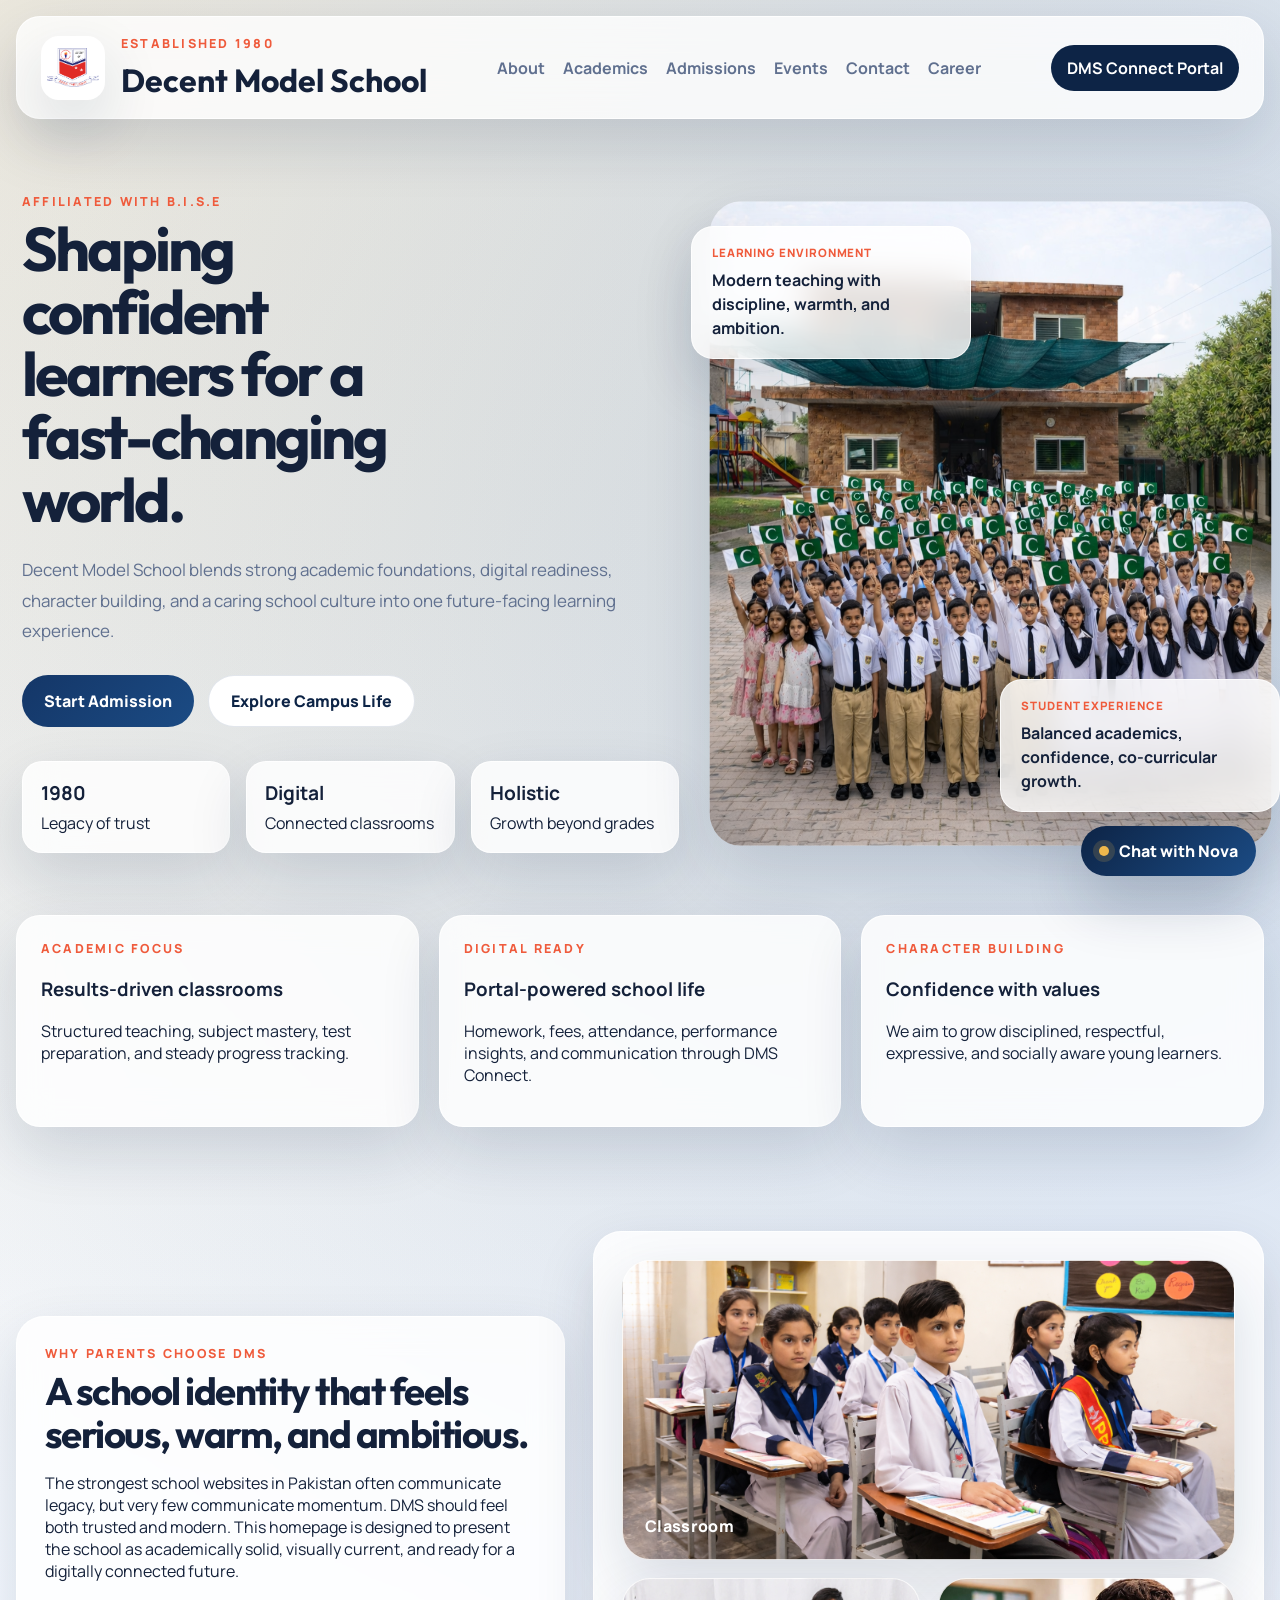
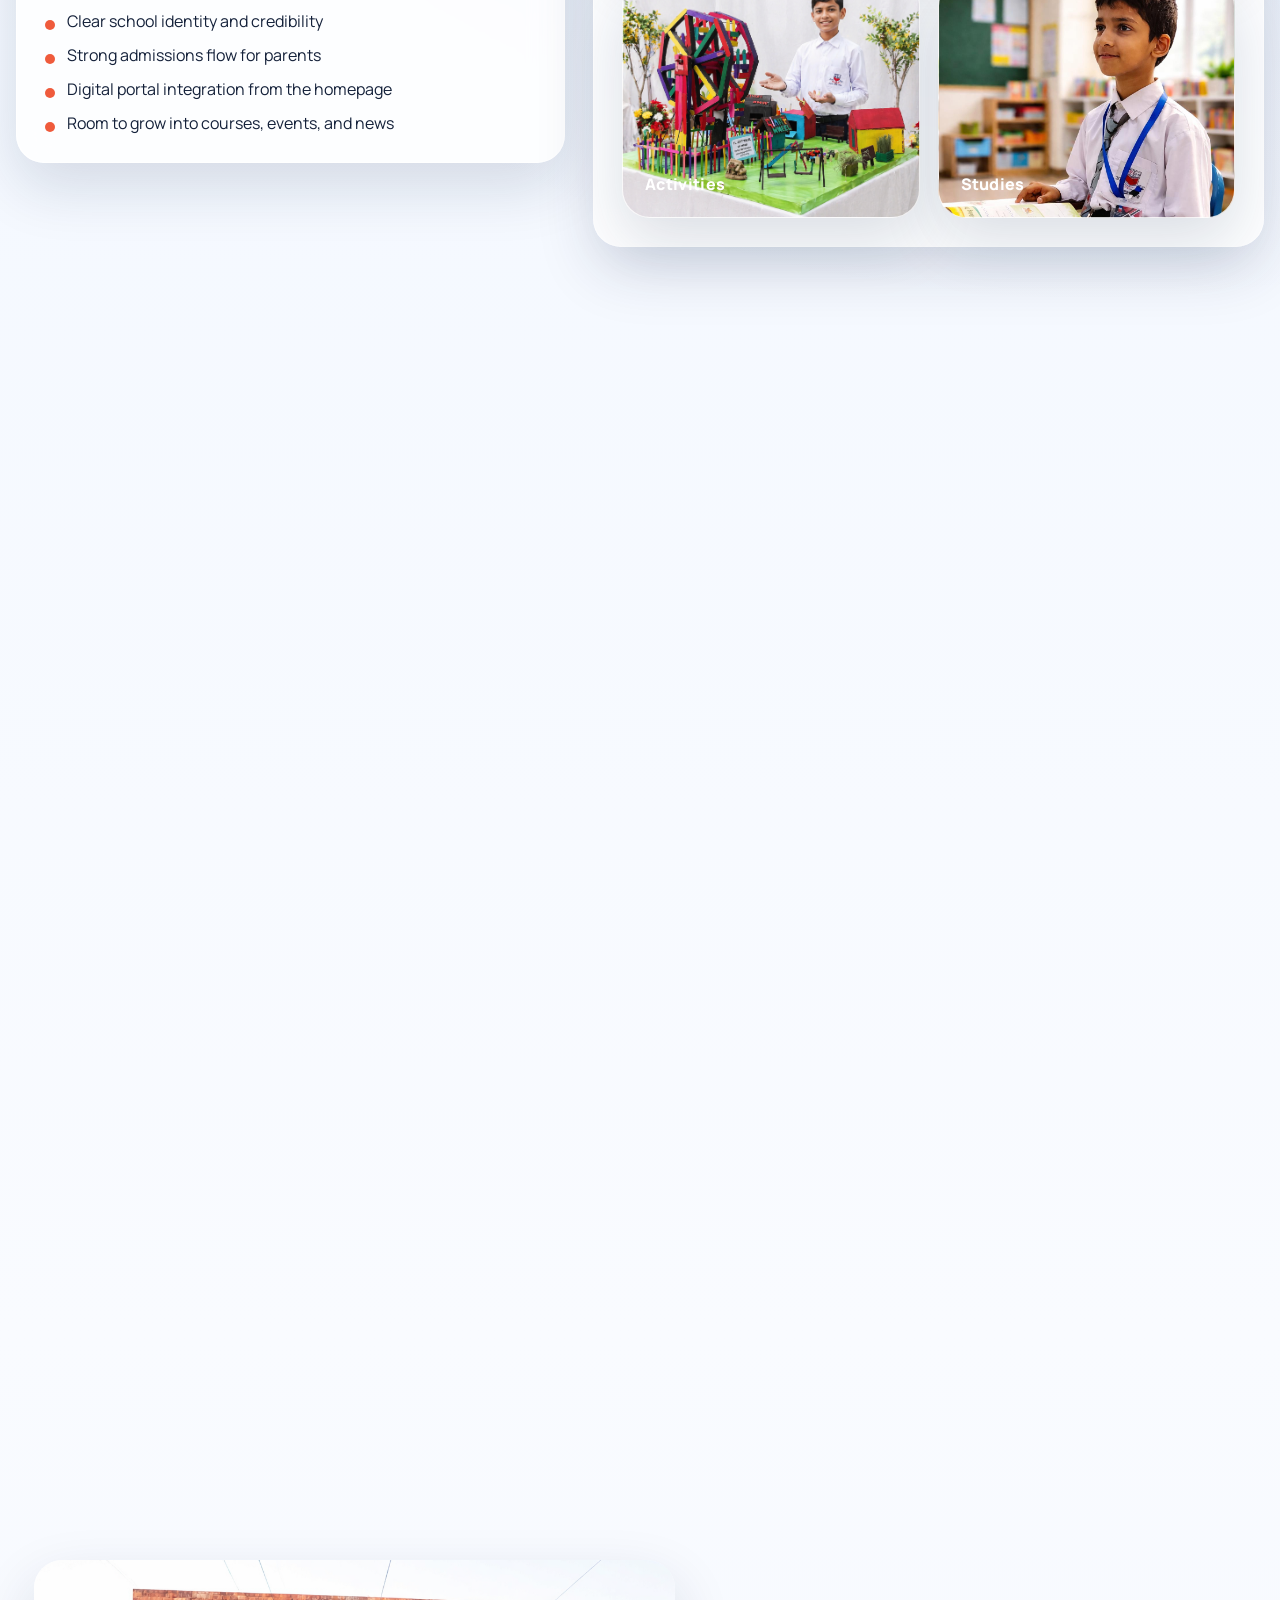
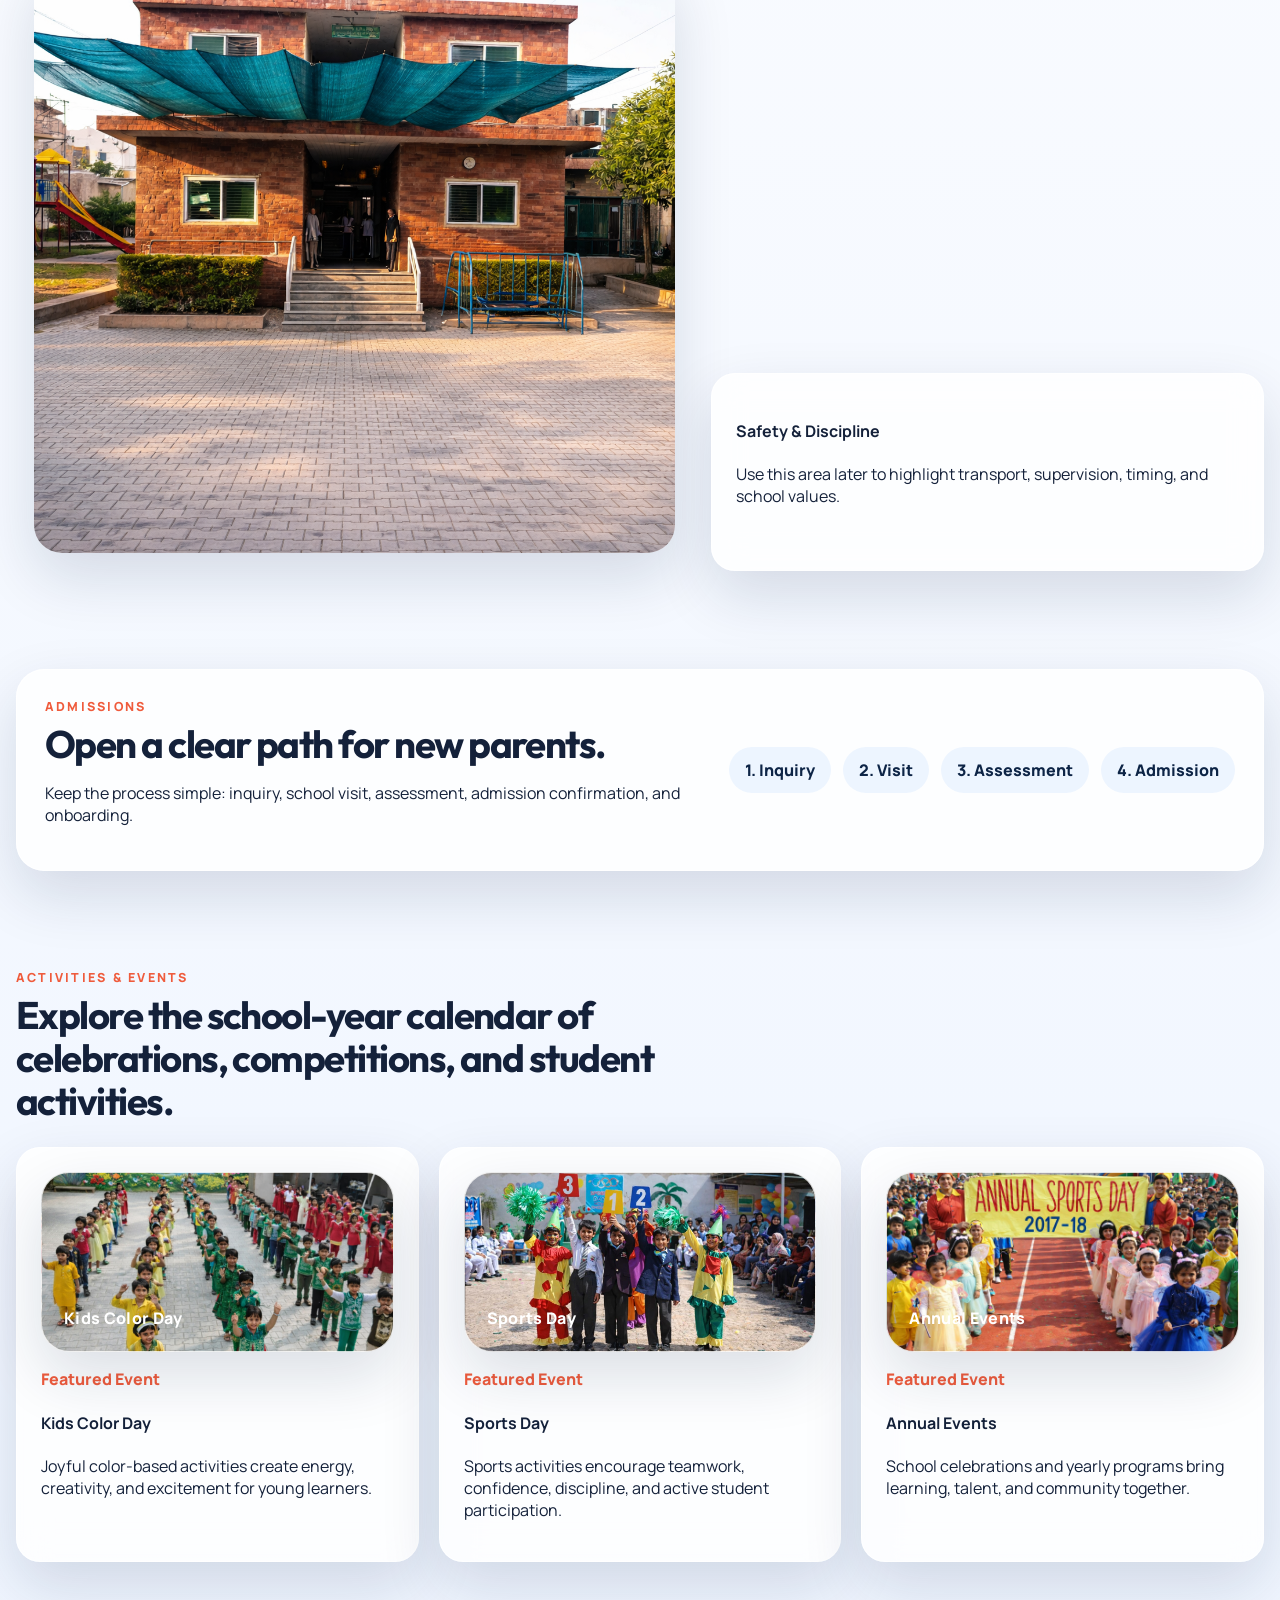
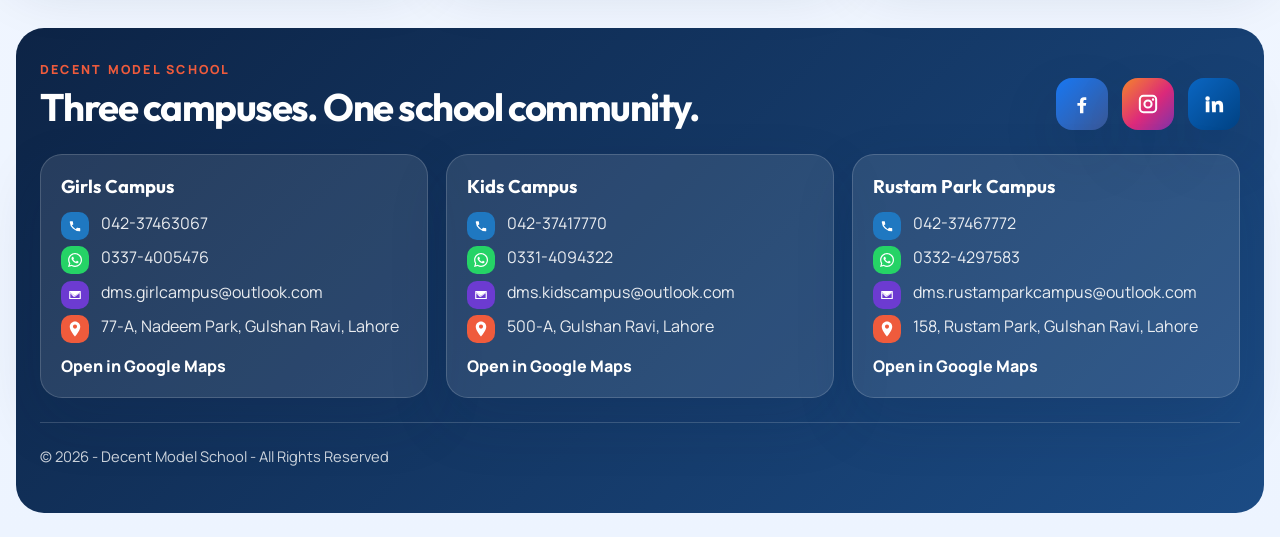
==== commit dfdadae0: "Fix form success visibility behavior" ====
--- a/index.html
+++ b/index.html
@@ -9,7 +9,7 @@
     <link rel="preconnect" href="https://fonts.googleapis.com">
     <link rel="preconnect" href="https://fonts.gstatic.com" crossorigin>
     <link href="https://fonts.googleapis.com/css2?family=Manrope:wght@400;500;600;700;800&family=Outfit:wght@500;600;700;800&display=swap" rel="stylesheet">
-    <link rel="stylesheet" href="assets/css/styles.css?v=14">
+    <link rel="stylesheet" href="assets/css/styles.css?v=16">
 </head>
 <body data-page-depth="0">
     <div class="site-shell">
@@ -312,7 +312,7 @@
         </footer>
     </div>
 
-    <script src="assets/js/script.js?v=13"></script>
+    <script src="assets/js/script.js?v=15"></script>
 </body>
 </html>
 
--- a/assets/css/styles.css
+++ b/assets/css/styles.css
@@ -35,6 +35,10 @@
 
 a {
     color: inherit;
+}
+
+[hidden] {
+    display: none !important;
 }
 
 .site-shell {
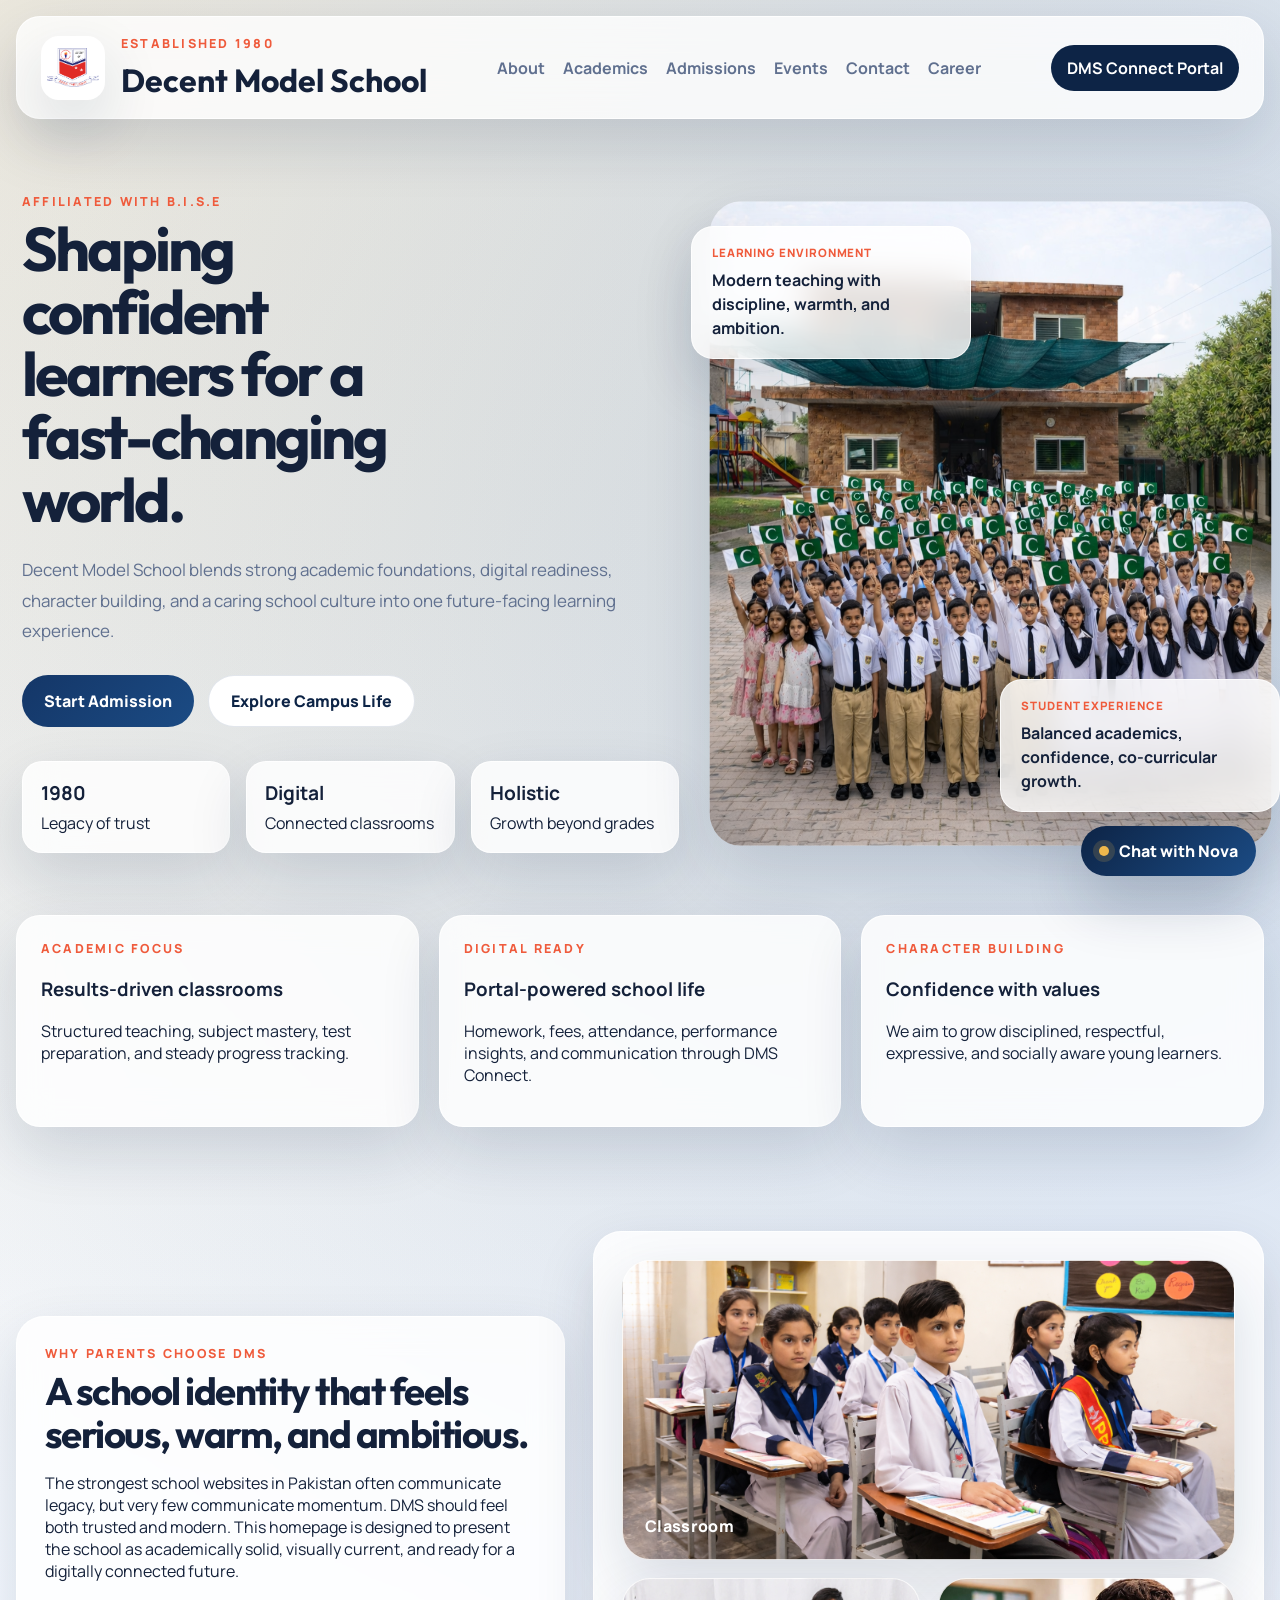
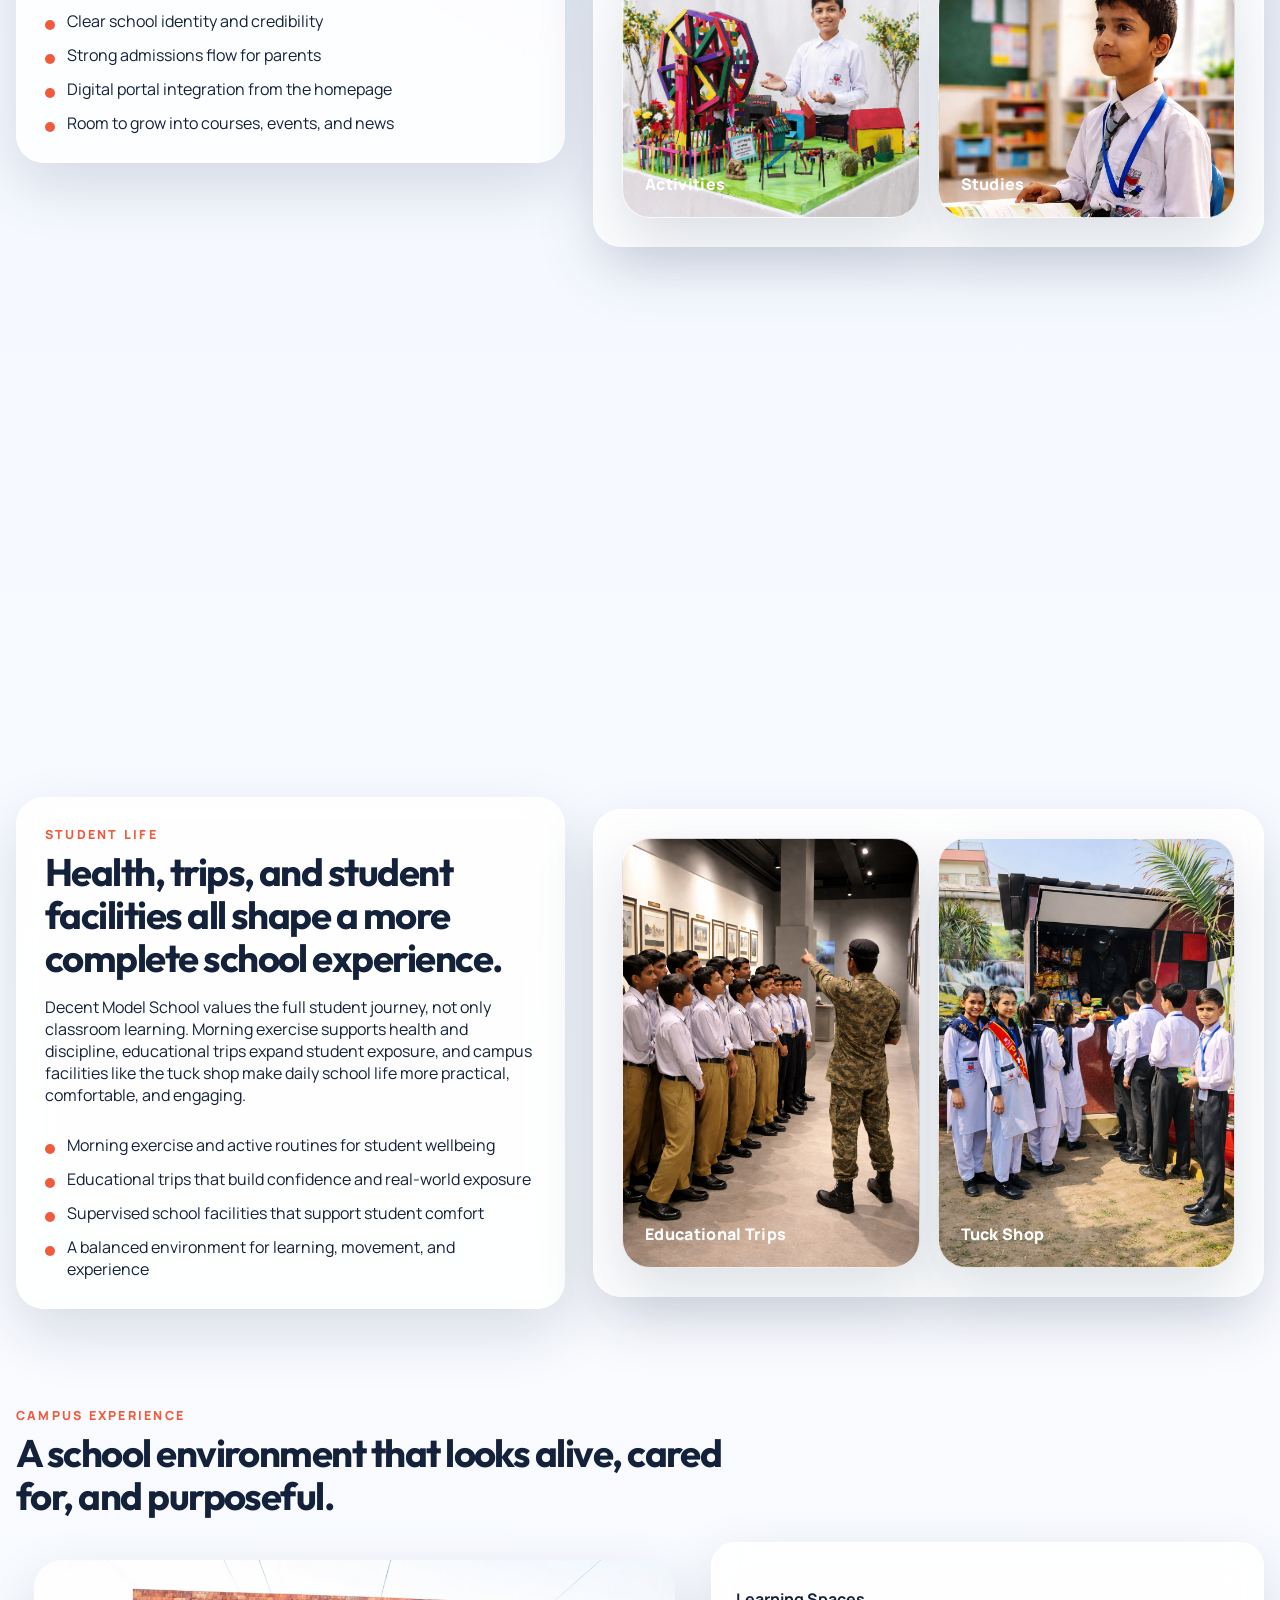
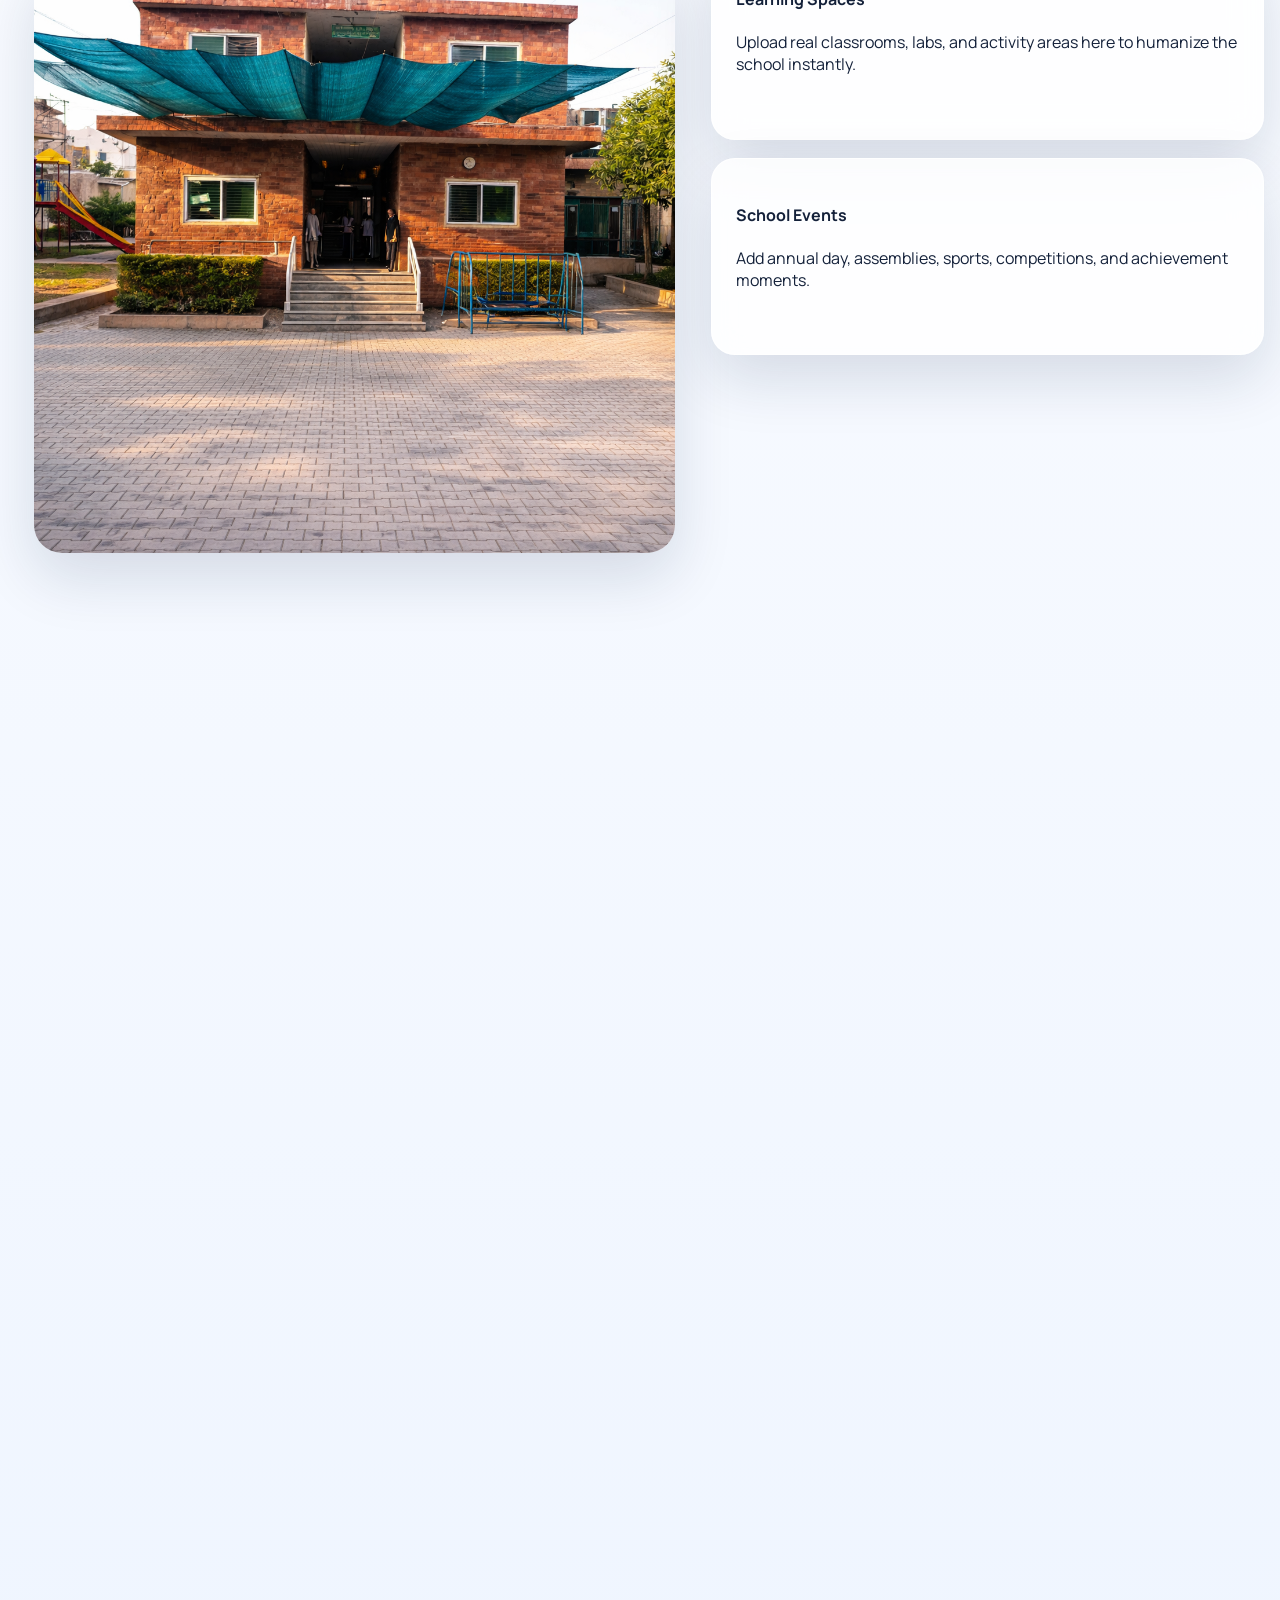
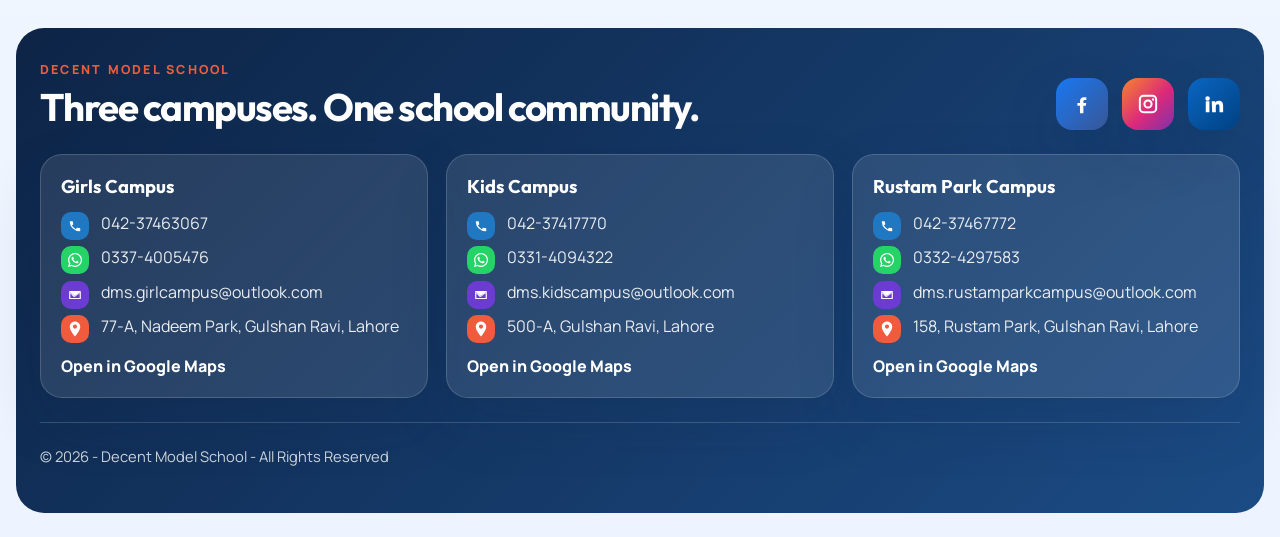
==== commit e955da6d: "Update DMS Connect portal link" ====
--- a/index.html
+++ b/index.html
@@ -30,7 +30,7 @@
                 <a href="careers/">Career</a>
             </nav>
             <div class="nav-actions">
-                <a class="portal-link" href="http://127.0.0.1:8001/">DMS Connect Portal</a>
+                <a class="portal-link" href="https://portal.decentmodelschool.com/">DMS Connect Portal</a>
                 <button class="menu-toggle" id="menuToggle" aria-label="Open menu">
                     <span></span>
                     <span></span>
